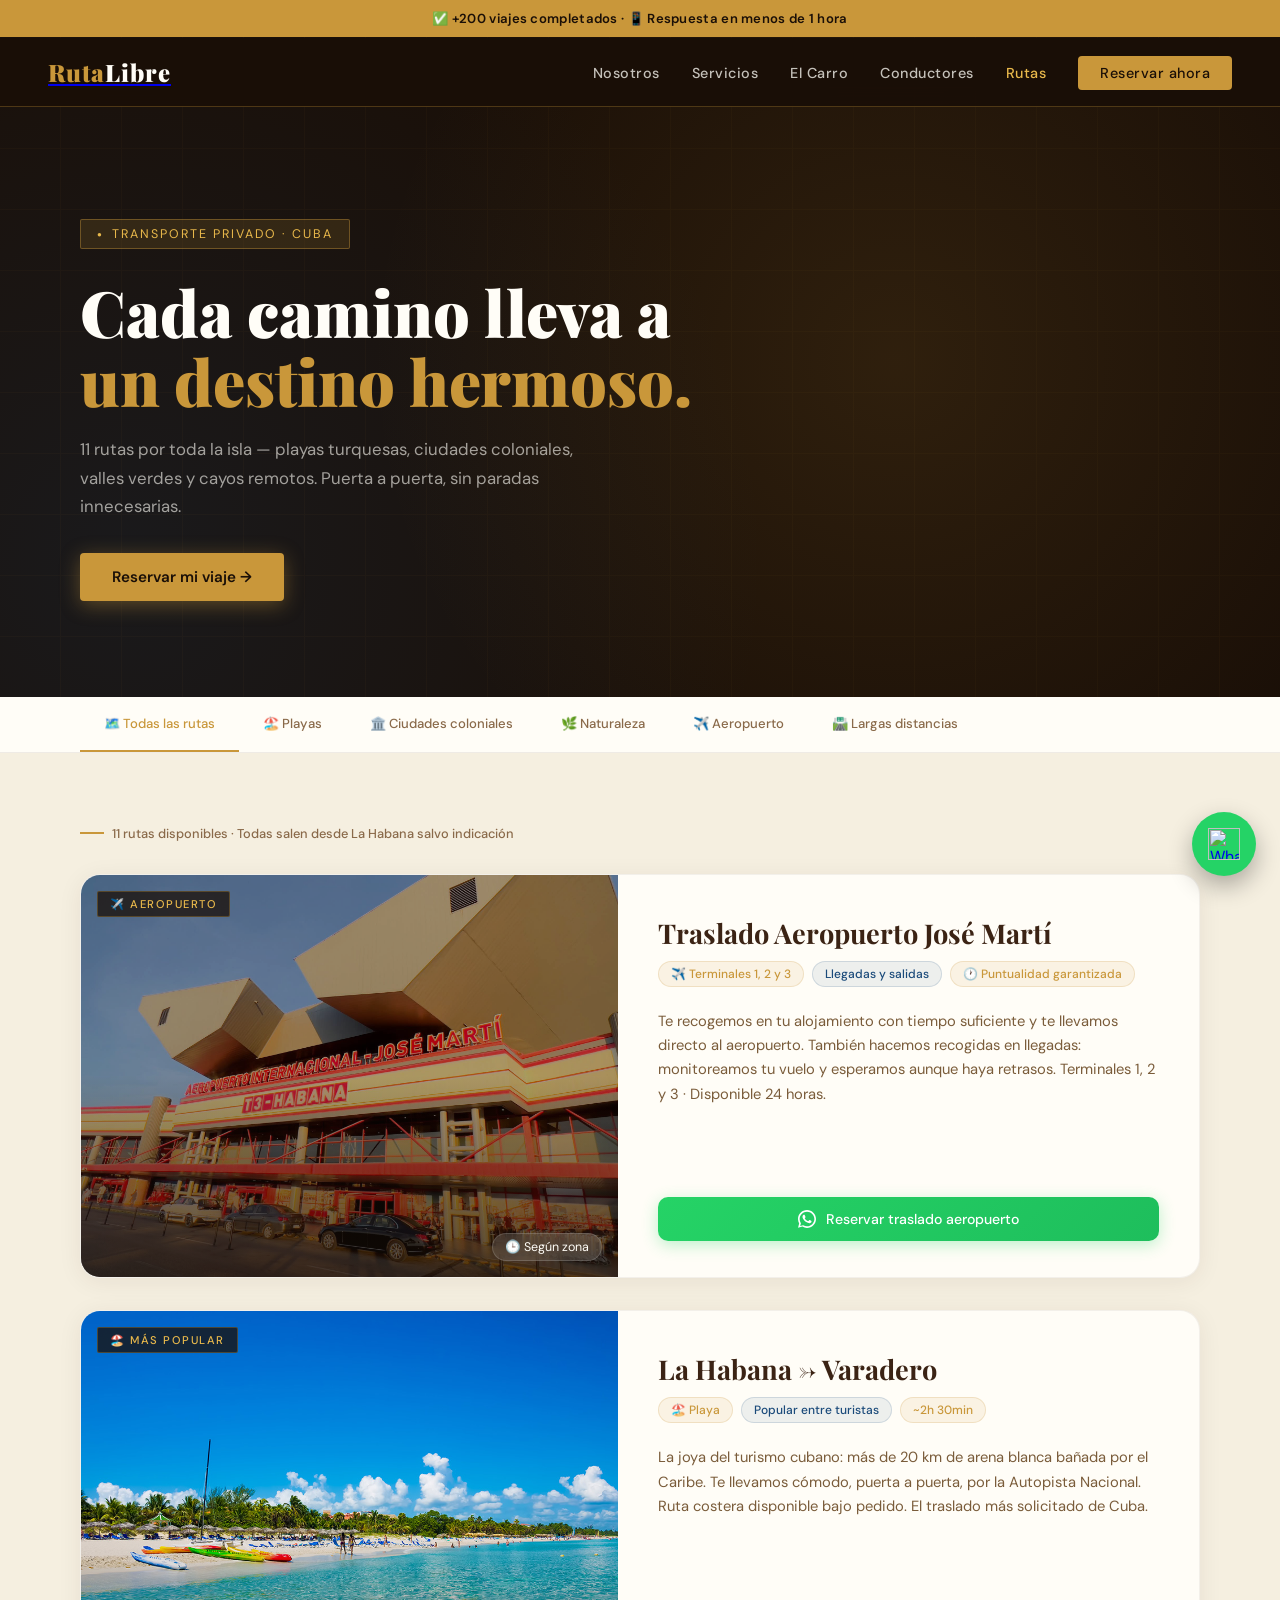
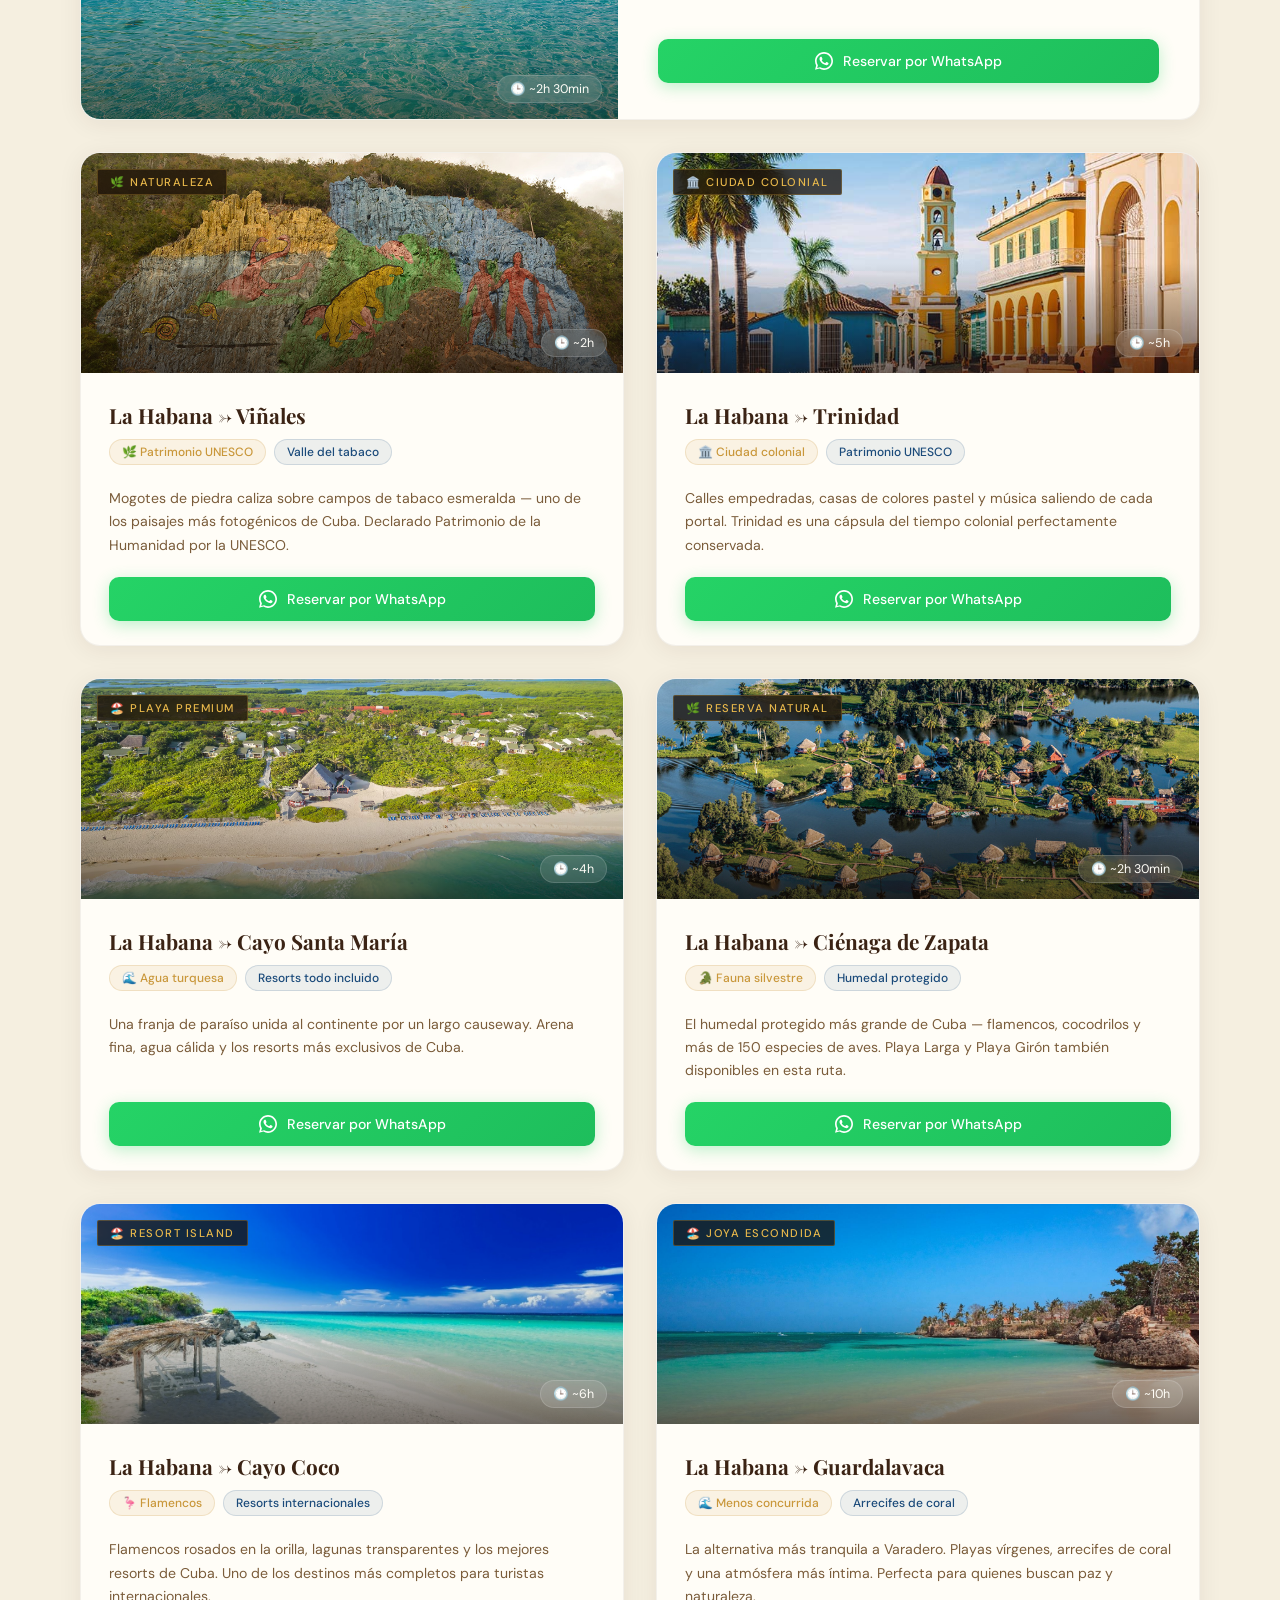
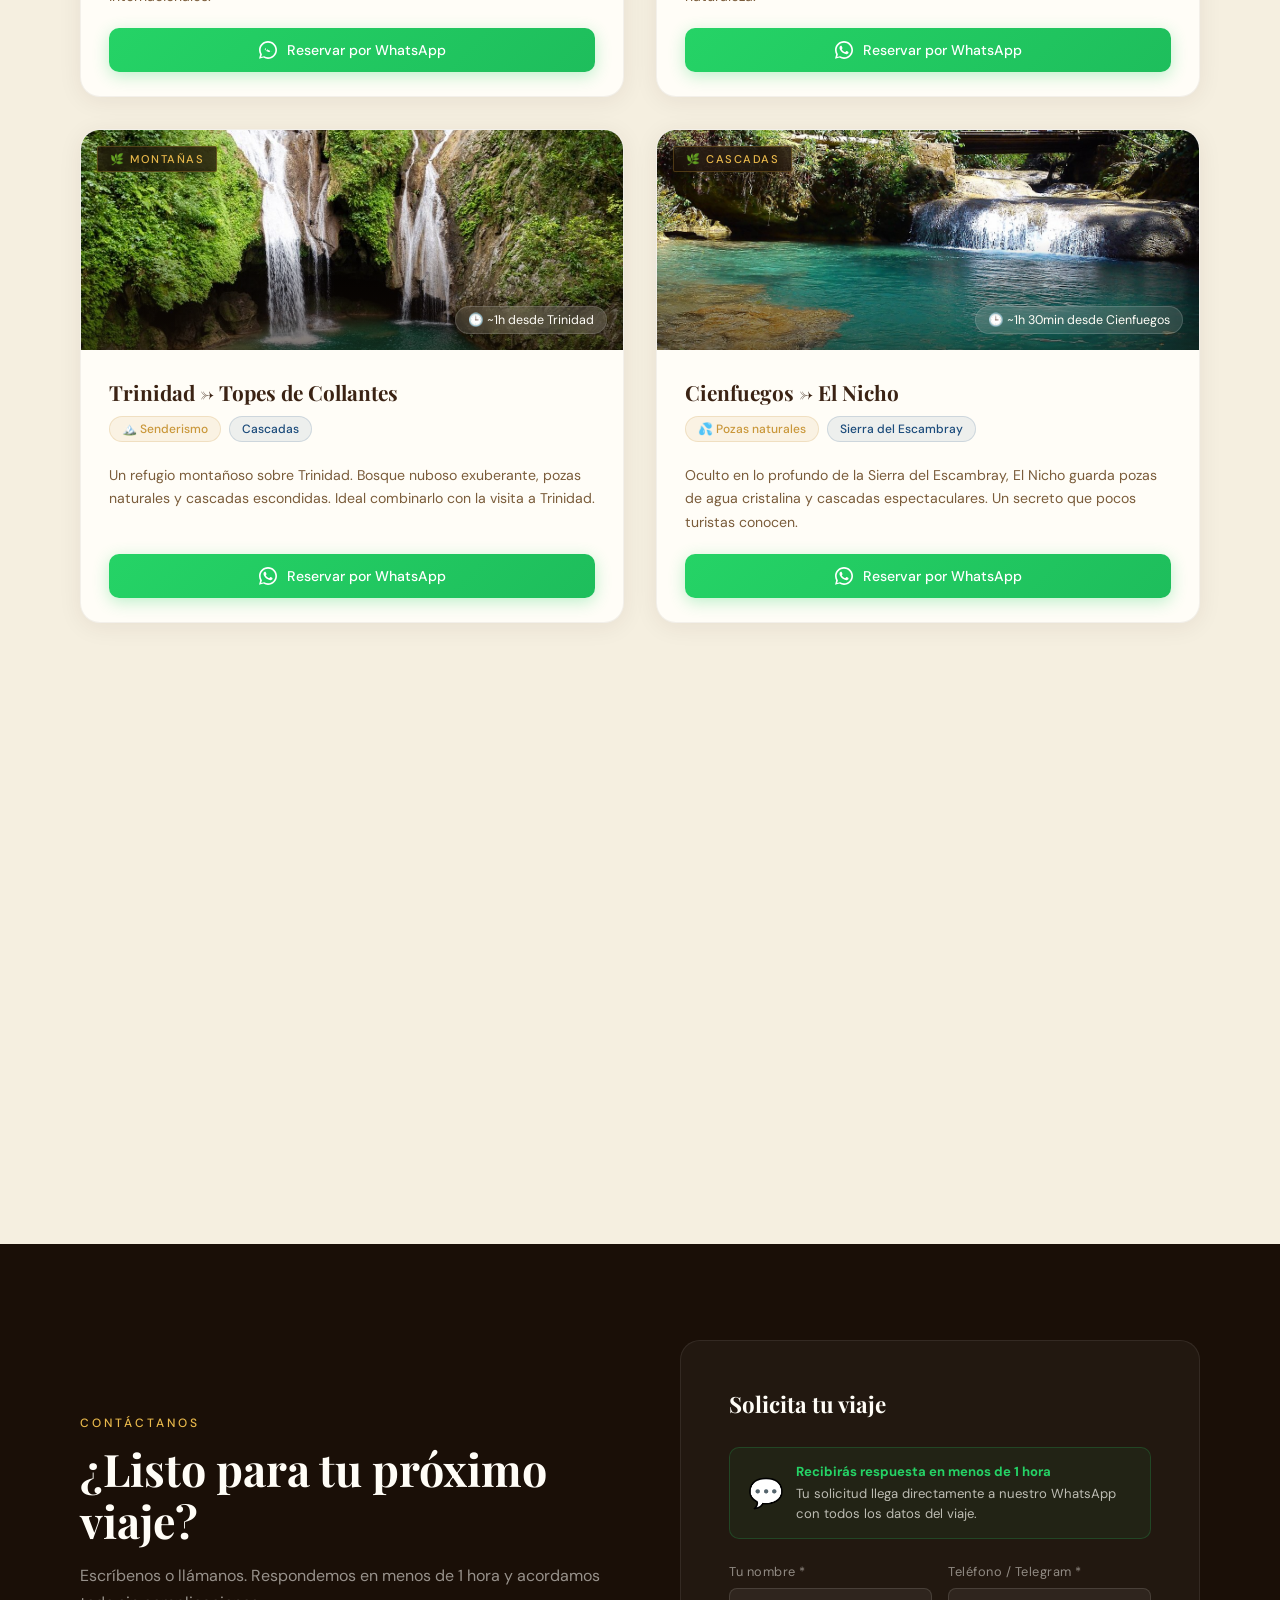
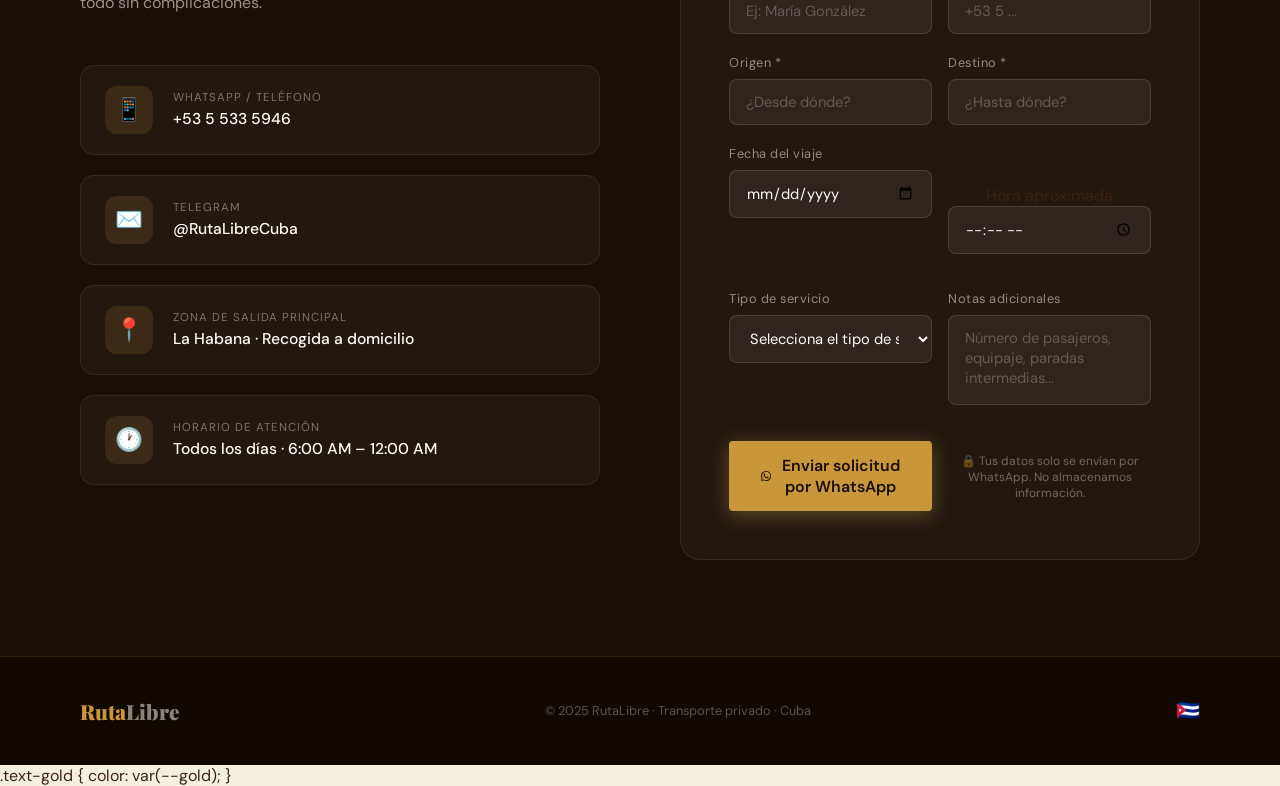
==== rutas.html @ ce0aca46 "Initial commit" ====
// Scroll fade-in
<html lang="es">
<head>
  <meta charset="UTF-8">
  <meta name="viewport" content="width=device-width, initial-scale=1.0">

  <!-- ═══════════════════════════════════════════════
       SEO PRIMARIO
  ════════════════════════════════════════════════ -->
  <title>Rutas de Transporte Privado en Cuba | RutaLibre — Varadero, Viñales, Trinidad y más</title>
  <meta name="description" content="11 rutas de transporte privado por Cuba: Varadero, Viñales, Trinidad, Santiago, Cayo Coco y más. Puerta a puerta desde La Habana. Reserva ahora por WhatsApp." />
  <meta name="keywords" content="rutas Cuba transporte privado, La Habana Varadero taxi, transporte Viñales, viaje Trinidad Cuba, taxi La Habana aeropuerto, transporte turístico Cuba, traslado Cayo Coco" />
  <meta name="robots" content="index, follow" />
  <link rel="canonical" href="https://www.rutalibre.cu/rutas.html" />

  <!-- OPEN GRAPH -->
  <meta property="og:type" content="website" />
  <meta property="og:title" content="11 Rutas de Transporte Privado en Cuba — RutaLibre" />
  <meta property="og:description" content="Varadero, Viñales, Trinidad, Cayo Coco, Santiago y más. Traslados puerta a puerta con conductores de confianza." />
  <meta property="og:url" content="https://www.rutalibre.cu/rutas.html" />
  <meta property="og:image" content="https://www.rutalibre.cu/assets/og-rutas.jpg" />
  <meta property="og:locale" content="es_CU" />

  <!-- SCHEMA.ORG — Lista de rutas (ItemList) -->
  <script type="application/ld+json">
  {
    "@context": "https://schema.org",
    "@type": "ItemList",
    "name": "Rutas de transporte privado en Cuba — RutaLibre",
    "description": "Lista de rutas de transporte privado disponibles en Cuba",
    "numberOfItems": 11,
    "itemListElement": [
      {"@type":"ListItem","position":1,"name":"La Habana a Varadero — Transporte privado","url":"https://www.rutalibre.cu/rutas.html#varadero"},
      {"@type":"ListItem","position":2,"name":"La Habana a Viñales — Transporte privado","url":"https://www.rutalibre.cu/rutas.html#vinales"},
      {"@type":"ListItem","position":3,"name":"La Habana a Trinidad — Transporte privado","url":"https://www.rutalibre.cu/rutas.html#trinidad"},
      {"@type":"ListItem","position":4,"name":"La Habana a Cayo Santa María — Transporte privado","url":"https://www.rutalibre.cu/rutas.html#cayo-santa-maria"},
      {"@type":"ListItem","position":5,"name":"La Habana a Santiago de Cuba — Transporte privado","url":"https://www.rutalibre.cu/rutas.html#santiago"}
    ]
  }
  </script>

  <link href="https://fonts.googleapis.com/css2?family=Playfair+Display:wght@700;900&family=DM+Sans:wght@300;400;500&display=swap" rel="stylesheet">
  <link rel="stylesheet" href="css/styles.css">
</head>
<body>

  <!-- BARRA DE CONFIANZA -->
  <div class="trust-bar">
    ✅ +200 viajes completados · 📱 Respuesta en menos de 1 hora
  </div>

  <!-- NAV -->
  <nav>
    <a href="index.html" class="nav-brand">
      <div class="nav-logo">Ruta<span>Libre</span></div>
    </a>
    <ul>
      <li><a href="index.html#nosotros">Nosotros</a></li>
      <li><a href="index.html#servicios">Servicios</a></li>
      <li><a href="index.html#carro">El Carro</a></li>
      <li><a href="index.html#conductores">Conductores</a></li>
      <li><a href="rutas.html" class="nav-link-active">Rutas</a></li>
      <li><a href="#contacto" class="nav-cta">Reservar ahora</a></li>
    </ul>
  </nav>

  <!-- HERO -->
  <section class="routes-hero">
    <div class="routes-hero-inner fade-in">
      <div class="hero-badge">Transporte Privado · Cuba</div>
      <h1>Cada camino lleva a<br><em>un destino hermoso.</em></h1>
      <p>
        11 rutas por toda la isla — playas turquesas, ciudades coloniales,
        valles verdes y cayos remotos. Puerta a puerta, sin paradas innecesarias.
      </p>
      <a href="#contacto" class="btn-primary btn-inline">Reservar mi viaje →</a>
    </div>
  </section>

  <!-- FILTROS -->
  <div class="filter-bar">
    <div class="filter-bar-inner">
      <button class="filter-btn active" data-filter="all">🗺️ Todas las rutas</button>
      <button class="filter-btn" data-filter="playa">🏖️ Playas</button>
      <button class="filter-btn" data-filter="colonial">🏛️ Ciudades coloniales</button>
      <button class="filter-btn" data-filter="naturaleza">🌿 Naturaleza</button>
      <button class="filter-btn" data-filter="aeropuerto">✈️ Aeropuerto</button>
      <button class="filter-btn" data-filter="larga">🛣️ Largas distancias</button>
    </div>
  </div>

  <!-- RUTAS -->
  <section class="routes-section">
    <div class="routes-count" id="routeCount">11 rutas disponibles · Todas salen desde La Habana salvo indicación</div>
    <div class="routes-grid" id="routesGrid">
     
      <!-- AIRPORT -->
      <article class="dest-card featured fade-in" data-category="aeropuerto">
        <div class="dest-img-wrap">
          <img src="assets/Areopuerto.jpg" alt="Traslado aeropuerto José Martí La Habana" loading="lazy" class="img-dark">
          <div class="dest-img-overlay"></div>
          <span class="dest-badge">✈️ Aeropuerto</span>
          <span class="dest-time-badge">🕒 Según zona</span>
        </div>
        <div class="dest-content">
          <h2>Traslado Aeropuerto José Martí</h2>
          <div class="dest-pills">
            <span class="dest-pill">✈️ Terminales 1, 2 y 3</span>
            <span class="dest-pill blue">Llegadas y salidas</span>
            <span class="dest-pill">🕐 Puntualidad garantizada</span>
          </div>
          <p>
            Te recogemos en tu alojamiento con tiempo suficiente y te llevamos directo al aeropuerto.
            También hacemos recogidas en llegadas: monitoreamos tu vuelo y esperamos aunque haya retrasos.
            Terminales 1, 2 y 3 · Disponible 24 horas.
          </p>
          <a href="https://wa.me/5355335946?text=Hola%20RutaLibre!%20Necesito%20un%20traslado%20al%20aeropuerto%20✈️%0A%0APor%20favor%20indíquenme%20disponibilidad%20y%20precio%20según%20mi%20zona."
             class="dest-btn" target="_blank" rel="noopener">
             <svg viewBox="0 0 24 24" fill="currentColor"><path d="M17.472 14.382c-.297-.149-1.758-.867-2.03-.967-.273-.099-.471-.148-.67.15-.197.297-.767.966-.94 1.164-.173.199-.347.223-.644.075-.297-.15-1.255-.463-2.39-1.475-.883-.788-1.48-1.761-1.653-2.059-.173-.297-.018-.458.13-.606.134-.133.298-.347.446-.52.149-.174.198-.298.298-.497.099-.198.05-.371-.025-.52-.075-.149-.669-1.612-.916-2.207-.242-.579-.487-.5-.669-.51-.173-.008-.371-.01-.57-.01-.198 0-.52.074-.792.372-.272.297-1.04 1.016-1.04 2.479 0 1.462 1.065 2.875 1.213 3.074.149.198 2.096 3.2 5.077 4.487.709.306 1.262.489 1.694.625.712.227 1.36.195 1.871.118.571-.085 1.758-.719 2.006-1.413.248-.694.248-1.289.173-1.413-.074-.124-.272-.198-.57-.347z"/><path d="M12 0C5.373 0 0 5.373 0 12c0 2.123.554 4.116 1.523 5.847L.057 23.5l5.799-1.52A11.93 11.93 0 0012 24c6.627 0 12-5.373 12-12S18.627 0 12 0zm0 21.818a9.797 9.797 0 01-4.997-1.373l-.359-.213-3.722.976.993-3.628-.234-.373A9.757 9.757 0 012.182 12C2.182 6.57 6.57 2.182 12 2.182S21.818 6.57 21.818 12 17.43 21.818 12 21.818z"/></svg>
             Reservar traslado aeropuerto
          </a>
        </div>
      </article>
      
      <!-- VARADERO (featured) -->
      <article class="dest-card featured fade-in" id="varadero" data-category="playa">
        <div class="dest-img-wrap">
          <img src="assets/Playa-de-Varadero-Cuba.jpg" alt="Playa de Varadero Cuba — transporte privado desde La Habana" loading="lazy">
          <div class="dest-img-overlay"></div>
          <span class="dest-badge">🏖️ Más popular</span>
          <span class="dest-time-badge">🕒 ~2h 30min</span>
        </div>
        <div class="dest-content">
          <h2>La Habana → Varadero</h2>
          <div class="dest-pills">
            <span class="dest-pill">🏖️ Playa</span>
            <span class="dest-pill blue">Popular entre turistas</span>
            <span class="dest-pill">~2h 30min</span>
          </div>
          <p>
            La joya del turismo cubano: más de 20 km de arena blanca bañada por el Caribe.
            Te llevamos cómodo, puerta a puerta, por la Autopista Nacional.
            Ruta costera disponible bajo pedido. El traslado más solicitado de Cuba.
          </p>
          <a href="https://wa.me/5355335946?text=Hola%20RutaLibre!%20Quiero%20reservar%20un%20viaje%20🚗%0A%0A*Ruta:*%20La%20Habana%20→%20Varadero%0A%0APor%20favor%20indíquenme%20disponibilidad%20y%20precio."
             class="dest-btn" target="_blank" rel="noopener">
             <svg viewBox="0 0 24 24" fill="currentColor"><path d="M17.472 14.382c-.297-.149-1.758-.867-2.03-.967-.273-.099-.471-.148-.67.15-.197.297-.767.966-.94 1.164-.173.199-.347.223-.644.075-.297-.15-1.255-.463-2.39-1.475-.883-.788-1.48-1.761-1.653-2.059-.173-.297-.018-.458.13-.606.134-.133.298-.347.446-.52.149-.174.198-.298.298-.497.099-.198.05-.371-.025-.52-.075-.149-.669-1.612-.916-2.207-.242-.579-.487-.5-.669-.51-.173-.008-.371-.01-.57-.01-.198 0-.52.074-.792.372-.272.297-1.04 1.016-1.04 2.479 0 1.462 1.065 2.875 1.213 3.074.149.198 2.096 3.2 5.077 4.487.709.306 1.262.489 1.694.625.712.227 1.36.195 1.871.118.571-.085 1.758-.719 2.006-1.413.248-.694.248-1.289.173-1.413-.074-.124-.272-.198-.57-.347z"/><path d="M12 0C5.373 0 0 5.373 0 12c0 2.123.554 4.116 1.523 5.847L.057 23.5l5.799-1.52A11.93 11.93 0 0012 24c6.627 0 12-5.373 12-12S18.627 0 12 0zm0 21.818a9.797 9.797 0 01-4.997-1.373l-.359-.213-3.722.976.993-3.628-.234-.373A9.757 9.757 0 012.182 12C2.182 6.57 6.57 2.182 12 2.182S21.818 6.57 21.818 12 17.43 21.818 12 21.818z"/></svg>
             Reservar por WhatsApp
          </a>
        </div>
      </article>

      <!-- VIÑALES -->
      <article class="dest-card fade-in" id="vinales" data-category="naturaleza">
        <div class="dest-img-wrap">
          <img src="assets/mural-vinales.jpg" alt="Valle de Viñales Cuba — transporte privado desde La Habana" loading="lazy">
          <div class="dest-img-overlay"></div>
          <span class="dest-badge">🌿 Naturaleza</span>
          <span class="dest-time-badge">🕒 ~2h</span>
        </div>
        <div class="dest-content">
          <h2>La Habana → Viñales</h2>
          <div class="dest-pills">
            <span class="dest-pill">🌿 Patrimonio UNESCO</span>
            <span class="dest-pill blue">Valle del tabaco</span>
          </div>
          <p>
            Mogotes de piedra caliza sobre campos de tabaco esmeralda — uno de los paisajes más
            fotogénicos de Cuba. Declarado Patrimonio de la Humanidad por la UNESCO.
          </p>
          <a href="https://wa.me/5355335946?text=Hola%20RutaLibre!%20Quiero%20reservar%20un%20viaje%20🚗%0A%0A*Ruta:*%20La%20Habana%20→%20Viñales%0A%0APor%20favor%20indíquenme%20disponibilidad%20y%20precio."
             class="dest-btn" target="_blank" rel="noopener">
             <svg viewBox="0 0 24 24" fill="currentColor"><path d="M17.472 14.382c-.297-.149-1.758-.867-2.03-.967-.273-.099-.471-.148-.67.15-.197.297-.767.966-.94 1.164-.173.199-.347.223-.644.075-.297-.15-1.255-.463-2.39-1.475-.883-.788-1.48-1.761-1.653-2.059-.173-.297-.018-.458.13-.606.134-.133.298-.347.446-.52.149-.174.198-.298.298-.497.099-.198.05-.371-.025-.52-.075-.149-.669-1.612-.916-2.207-.242-.579-.487-.5-.669-.51-.173-.008-.371-.01-.57-.01-.198 0-.52.074-.792.372-.272.297-1.04 1.016-1.04 2.479 0 1.462 1.065 2.875 1.213 3.074.149.198 2.096 3.2 5.077 4.487.709.306 1.262.489 1.694.625.712.227 1.36.195 1.871.118.571-.085 1.758-.719 2.006-1.413.248-.694.248-1.289.173-1.413-.074-.124-.272-.198-.57-.347z"/><path d="M12 0C5.373 0 0 5.373 0 12c0 2.123.554 4.116 1.523 5.847L.057 23.5l5.799-1.52A11.93 11.93 0 0012 24c6.627 0 12-5.373 12-12S18.627 0 12 0zm0 21.818a9.797 9.797 0 01-4.997-1.373l-.359-.213-3.722.976.993-3.628-.234-.373A9.757 9.757 0 012.182 12C2.182 6.57 6.57 2.182 12 2.182S21.818 6.57 21.818 12 17.43 21.818 12 21.818z"/></svg>
             Reservar por WhatsApp
          </a>
        </div>
      </article>

      <!-- TRINIDAD -->
      <article class="dest-card fade-in" id="trinidad" data-category="colonial">
        <div class="dest-img-wrap">
          <img src="assets/trinidad-cuba-old-centre.jpg" alt="Trinidad ciudad colonial Cuba — transporte desde La Habana" loading="lazy">
          <div class="dest-img-overlay"></div>
          <span class="dest-badge">🏛️ Ciudad colonial</span>
          <span class="dest-time-badge">🕒 ~5h</span>
        </div>
        <div class="dest-content">
          <h2>La Habana → Trinidad</h2>
          <div class="dest-pills">
            <span class="dest-pill">🏛️ Ciudad colonial</span>
            <span class="dest-pill blue">Patrimonio UNESCO</span>
          </div>
          <p>
            Calles empedradas, casas de colores pastel y música saliendo de cada portal.
            Trinidad es una cápsula del tiempo colonial perfectamente conservada.
          </p>
          <a href="https://wa.me/5355335946?text=Hola%20RutaLibre!%20Quiero%20reservar%20un%20viaje%20🚗%0A%0A*Ruta:*%20La%20Habana%20→%20Trinidad%0A%0APor%20favor%20indíquenme%20disponibilidad%20y%20precio."
             class="dest-btn" target="_blank" rel="noopener">
             <svg viewBox="0 0 24 24" fill="currentColor"><path d="M17.472 14.382c-.297-.149-1.758-.867-2.03-.967-.273-.099-.471-.148-.67.15-.197.297-.767.966-.94 1.164-.173.199-.347.223-.644.075-.297-.15-1.255-.463-2.39-1.475-.883-.788-1.48-1.761-1.653-2.059-.173-.297-.018-.458.13-.606.134-.133.298-.347.446-.52.149-.174.198-.298.298-.497.099-.198.05-.371-.025-.52-.075-.149-.669-1.612-.916-2.207-.242-.579-.487-.5-.669-.51-.173-.008-.371-.01-.57-.01-.198 0-.52.074-.792.372-.272.297-1.04 1.016-1.04 2.479 0 1.462 1.065 2.875 1.213 3.074.149.198 2.096 3.2 5.077 4.487.709.306 1.262.489 1.694.625.712.227 1.36.195 1.871.118.571-.085 1.758-.719 2.006-1.413.248-.694.248-1.289.173-1.413-.074-.124-.272-.198-.57-.347z"/><path d="M12 0C5.373 0 0 5.373 0 12c0 2.123.554 4.116 1.523 5.847L.057 23.5l5.799-1.52A11.93 11.93 0 0012 24c6.627 0 12-5.373 12-12S18.627 0 12 0zm0 21.818a9.797 9.797 0 01-4.997-1.373l-.359-.213-3.722.976.993-3.628-.234-.373A9.757 9.757 0 012.182 12C2.182 6.57 6.57 2.182 12 2.182S21.818 6.57 21.818 12 17.43 21.818 12 21.818z"/></svg>
             Reservar por WhatsApp
          </a>
        </div>
      </article>

      <!-- CAYO SANTA MARÍA -->
      <article class="dest-card fade-in" id="cayo-santa-maria" data-category="playa">
        <div class="dest-img-wrap">
          <img src="assets/cayo santa maria.avif" alt="Cayo Santa María Cuba — transporte privado" loading="lazy">
          <div class="dest-img-overlay"></div>
          <span class="dest-badge">🏖️ Playa premium</span>
          <span class="dest-time-badge">🕒 ~4h</span>
        </div>
        <div class="dest-content">
          <h2>La Habana → Cayo Santa María</h2>
          <div class="dest-pills">
            <span class="dest-pill">🌊 Agua turquesa</span>
            <span class="dest-pill blue">Resorts todo incluido</span>
          </div>
          <p>
            Una franja de paraíso unida al continente por un largo causeway.
            Arena fina, agua cálida y los resorts más exclusivos de Cuba.
          </p>
          <a href="https://wa.me/5355335946?text=Hola%20RutaLibre!%20Quiero%20reservar%20un%20viaje%20🚗%0A%0A*Ruta:*%20La%20Habana%20→%20Cayo%20Santa%20María%0A%0APor%20favor%20indíquenme%20disponibilidad%20y%20precio."
             class="dest-btn" target="_blank" rel="noopener">
             <svg viewBox="0 0 24 24" fill="currentColor"><path d="M17.472 14.382c-.297-.149-1.758-.867-2.03-.967-.273-.099-.471-.148-.67.15-.197.297-.767.966-.94 1.164-.173.199-.347.223-.644.075-.297-.15-1.255-.463-2.39-1.475-.883-.788-1.48-1.761-1.653-2.059-.173-.297-.018-.458.13-.606.134-.133.298-.347.446-.52.149-.174.198-.298.298-.497.099-.198.05-.371-.025-.52-.075-.149-.669-1.612-.916-2.207-.242-.579-.487-.5-.669-.51-.173-.008-.371-.01-.57-.01-.198 0-.52.074-.792.372-.272.297-1.04 1.016-1.04 2.479 0 1.462 1.065 2.875 1.213 3.074.149.198 2.096 3.2 5.077 4.487.709.306 1.262.489 1.694.625.712.227 1.36.195 1.871.118.571-.085 1.758-.719 2.006-1.413.248-.694.248-1.289.173-1.413-.074-.124-.272-.198-.57-.347z"/><path d="M12 0C5.373 0 0 5.373 0 12c0 2.123.554 4.116 1.523 5.847L.057 23.5l5.799-1.52A11.93 11.93 0 0012 24c6.627 0 12-5.373 12-12S18.627 0 12 0zm0 21.818a9.797 9.797 0 01-4.997-1.373l-.359-.213-3.722.976.993-3.628-.234-.373A9.757 9.757 0 012.182 12C2.182 6.57 6.57 2.182 12 2.182S21.818 6.57 21.818 12 17.43 21.818 12 21.818z"/></svg>
             Reservar por WhatsApp
          </a>
        </div>
      </article>

      <!-- ZAPATA -->
      <article class="dest-card fade-in" data-category="naturaleza">
        <div class="dest-img-wrap">
          <img src="assets/cienaga de zapata.jpg" alt="Ciénaga de Zapata Cuba naturaleza" loading="lazy">
          <div class="dest-img-overlay"></div>
          <span class="dest-badge">🌿 Reserva natural</span>
          <span class="dest-time-badge">🕒 ~2h 30min</span>
        </div>
        <div class="dest-content">
          <h2>La Habana → Ciénaga de Zapata</h2>
          <div class="dest-pills">
            <span class="dest-pill">🐊 Fauna silvestre</span>
            <span class="dest-pill blue">Humedal protegido</span>
          </div>
          <p>
            El humedal protegido más grande de Cuba — flamencos, cocodrilos y más de 150 especies de aves.
            Playa Larga y Playa Girón también disponibles en esta ruta.
          </p>
          <a href="https://wa.me/5355335946?text=Hola%20RutaLibre!%20Quiero%20reservar%20un%20viaje%20🚗%0A%0A*Ruta:*%20La%20Habana%20→%20Ciénaga%20de%20Zapata%0A%0APor%20favor%20indíquenme%20disponibilidad%20y%20precio."
             class="dest-btn" target="_blank" rel="noopener">
             <svg viewBox="0 0 24 24" fill="currentColor"><path d="M17.472 14.382c-.297-.149-1.758-.867-2.03-.967-.273-.099-.471-.148-.67.15-.197.297-.767.966-.94 1.164-.173.199-.347.223-.644.075-.297-.15-1.255-.463-2.39-1.475-.883-.788-1.48-1.761-1.653-2.059-.173-.297-.018-.458.13-.606.134-.133.298-.347.446-.52.149-.174.198-.298.298-.497.099-.198.05-.371-.025-.52-.075-.149-.669-1.612-.916-2.207-.242-.579-.487-.5-.669-.51-.173-.008-.371-.01-.57-.01-.198 0-.52.074-.792.372-.272.297-1.04 1.016-1.04 2.479 0 1.462 1.065 2.875 1.213 3.074.149.198 2.096 3.2 5.077 4.487.709.306 1.262.489 1.694.625.712.227 1.36.195 1.871.118.571-.085 1.758-.719 2.006-1.413.248-.694.248-1.289.173-1.413-.074-.124-.272-.198-.57-.347z"/><path d="M12 0C5.373 0 0 5.373 0 12c0 2.123.554 4.116 1.523 5.847L.057 23.5l5.799-1.52A11.93 11.93 0 0012 24c6.627 0 12-5.373 12-12S18.627 0 12 0zm0 21.818a9.797 9.797 0 01-4.997-1.373l-.359-.213-3.722.976.993-3.628-.234-.373A9.757 9.757 0 012.182 12C2.182 6.57 6.57 2.182 12 2.182S21.818 6.57 21.818 12 17.43 21.818 12 21.818z"/></svg>
             Reservar por WhatsApp
          </a>
        </div>
      </article>

      <!-- CAYO COCO -->
      <article class="dest-card fade-in" data-category="playa">
        <div class="dest-img-wrap">
          <img src="assets/cayo coco.jpg" alt="Cayo Coco Cuba playa resort" loading="lazy">
          <div class="dest-img-overlay"></div>
          <span class="dest-badge">🏖️ Resort island</span>
          <span class="dest-time-badge">🕒 ~6h</span>
        </div>
        <div class="dest-content">
          <h2>La Habana → Cayo Coco</h2>
          <div class="dest-pills">
            <span class="dest-pill">🦩 Flamencos</span>
            <span class="dest-pill blue">Resorts internacionales</span>
          </div>
          <p>
            Flamencos rosados en la orilla, lagunas transparentes y los mejores resorts de Cuba.
            Uno de los destinos más completos para turistas internacionales.
          </p>
          <a href="https://wa.me/5355335946?text=Hola%20RutaLibre!%20Quiero%20reservar%20un%20viaje%20🚗%0A%0A*Ruta:*%20La%20Habana%20→%20Cayo%20Coco%0A%0APor%20favor%20indíquenme%20disponibilidad%20y%20precio."
             class="dest-btn" target="_blank" rel="noopener">
             <svg viewBox="0 0 24 24" fill="currentColor"><path d="M17.472 14.382c-.297-.149-1.758-.867-2.03-.967-.273-.099-.471-.148-.67.15-.197.297-.767.966-.94 1.164-.173.199-.347.223-.644.075-.297-.15-1.255-.463-2.39-1.475-.883-.788-1.48-1.761-1.653-2.059-.173-.297-.018-.458.13-.606.134-.133.298-.497.099-.198.05-.371-.025-.52-.075-.149-.669-1.612-.916-2.207-.242-.579-.487-.5-.669-.51-.173-.008-.371-.01-.57-.01-.198 0-.52.074-.792.372-.272.297-1.04 1.016-1.04 2.479 0 1.462 1.065 2.875 1.213 3.074.149.198 2.096 3.2 5.077 4.487.709.306 1.262.489 1.694.625.712.227 1.36.195 1.871.118.571-.085 1.758-.719 2.006-1.413.248-.694.248-1.289.173-1.413-.074-.124-.272-.198-.57-.347z"/><path d="M12 0C5.373 0 0 5.373 0 12c0 2.123.554 4.116 1.523 5.847L.057 23.5l5.799-1.52A11.93 11.93 0 0012 24c6.627 0 12-5.373 12-12S18.627 0 12 0zm0 21.818a9.797 9.797 0 01-4.997-1.373l-.359-.213-3.722.976.993-3.628-.234-.373A9.757 9.757 0 012.182 12C2.182 6.57 6.57 2.182 12 2.182S21.818 6.57 21.818 12 17.43 21.818 12 21.818z"/></svg>
             Reservar por WhatsApp
          </a>
        </div>
      </article>

      <!-- GUARDALAVACA -->
      <article class="dest-card fade-in" data-category="playa">
        <div class="dest-img-wrap">
          <img src="assets/guardalavaca.jpg" alt="Guardalavaca playa Cuba menos concurrida" loading="lazy">
          <div class="dest-img-overlay"></div>
          <span class="dest-badge">🏖️ Joya escondida</span>
          <span class="dest-time-badge">🕒 ~10h</span>
        </div>
        <div class="dest-content">
          <h2>La Habana → Guardalavaca</h2>
          <div class="dest-pills">
            <span class="dest-pill">🌊 Menos concurrida</span>
            <span class="dest-pill blue">Arrecifes de coral</span>
          </div>
          <p>
            La alternativa más tranquila a Varadero. Playas vírgenes, arrecifes de coral y una
            atmósfera más íntima. Perfecta para quienes buscan paz y naturaleza.
          </p>
          <a href="https://wa.me/5355335946?text=Hola%20RutaLibre!%20Quiero%20reservar%20un%20viaje%20🚗%0A%0A*Ruta:*%20La%20Habana%20→%20Guardalavaca%0A%0APor%20favor%20indíquenme%20disponibilidad%20y%20precio."
             class="dest-btn" target="_blank" rel="noopener">
             <svg viewBox="0 0 24 24" fill="currentColor"><path d="M17.472 14.382c-.297-.149-1.758-.867-2.03-.967-.273-.099-.471-.148-.67.15-.197.297-.767.966-.94 1.164-.173.199-.347.223-.644.075-.297-.15-1.255-.463-2.39-1.475-.883-.788-1.48-1.761-1.653-2.059-.173-.297-.018-.458.13-.606.134-.133.298-.347.446-.52.149-.174.198-.298.298-.497.099-.198.05-.371-.025-.52-.075-.149-.669-1.612-.916-2.207-.242-.579-.487-.5-.669-.51-.173-.008-.371-.01-.57-.01-.198 0-.52.074-.792.372-.272.297-1.04 1.016-1.04 2.479 0 1.462 1.065 2.875 1.213 3.074.149.198 2.096 3.2 5.077 4.487.709.306 1.262.489 1.694.625.712.227 1.36.195 1.871.118.571-.085 1.758-.719 2.006-1.413.248-.694.248-1.289.173-1.413-.074-.124-.272-.198-.57-.347z"/><path d="M12 0C5.373 0 0 5.373 0 12c0 2.123.554 4.116 1.523 5.847L.057 23.5l5.799-1.52A11.93 11.93 0 0012 24c6.627 0 12-5.373 12-12S18.627 0 12 0zm0 21.818a9.797 9.797 0 01-4.997-1.373l-.359-.213-3.722.976.993-3.628-.234-.373A9.757 9.757 0 012.182 12C2.182 6.57 6.57 2.182 12 2.182S21.818 6.57 21.818 12 17.43 21.818 12 21.818z"/></svg>
             Reservar por WhatsApp
          </a>
        </div>
      </article>

      <!-- TOPES DE COLLANTES -->
      <article class="dest-card fade-in" data-category="naturaleza">
        <div class="dest-img-wrap">
          <img src="assets/topes de collantes.jpg" alt="Topes de Collantes cascadas Cuba" loading="lazy">
          <div class="dest-img-overlay"></div>
          <span class="dest-badge">🌿 Montañas</span>
          <span class="dest-time-badge">🕒 ~1h desde Trinidad</span>
        </div>
        <div class="dest-content">
          <h2>Trinidad → Topes de Collantes</h2>
          <div class="dest-pills">
            <span class="dest-pill">🏔️ Senderismo</span>
            <span class="dest-pill blue">Cascadas</span>
          </div>
          <p>
            Un refugio montañoso sobre Trinidad. Bosque nuboso exuberante, pozas naturales
            y cascadas escondidas. Ideal combinarlo con la visita a Trinidad.
          </p>
          <a href="https://wa.me/5355335946?text=Hola%20RutaLibre!%20Quiero%20reservar%20un%20viaje%20🚗%0A%0A*Ruta:*%20Trinidad%20→%20Topes%20de%20Collantes%0A%0APor%20favor%20indíquenme%20disponibilidad%20y%20precio."
             class="dest-btn" target="_blank" rel="noopener">
             <svg viewBox="0 0 24 24" fill="currentColor"><path d="M17.472 14.382c-.297-.149-1.758-.867-2.03-.967-.273-.099-.471-.148-.67.15-.197.297-.767.966-.94 1.164-.173.199-.347.223-.644.075-.297-.15-1.255-.463-2.39-1.475-.883-.788-1.48-1.761-1.653-2.059-.173-.297-.018-.458.13-.606.134-.133.298-.347.446-.52.149-.174.198-.298.298-.497.099-.198.05-.371-.025-.52-.075-.149-.669-1.612-.916-2.207-.242-.579-.487-.5-.669-.51-.173-.008-.371-.01-.57-.01-.198 0-.52.074-.792.372-.272.297-1.04 1.016-1.04 2.479 0 1.462 1.065 2.875 1.213 3.074.149.198 2.096 3.2 5.077 4.487.709.306 1.262.489 1.694.625.712.227 1.36.195 1.871.118.571-.085 1.758-.719 2.006-1.413.248-.694.248-1.289.173-1.413-.074-.124-.272-.198-.57-.347z"/><path d="M12 0C5.373 0 0 5.373 0 12c0 2.123.554 4.116 1.523 5.847L.057 23.5l5.799-1.52A11.93 11.93 0 0012 24c6.627 0 12-5.373 12-12S18.627 0 12 0zm0 21.818a9.797 9.797 0 01-4.997-1.373l-.359-.213-3.722.976.993-3.628-.234-.373A9.757 9.757 0 012.182 12C2.182 6.57 6.57 2.182 12 2.182S21.818 6.57 21.818 12 17.43 21.818 12 21.818z"/></svg>
             Reservar por WhatsApp
          </a>
        </div>
      </article>

      <!-- EL NICHO -->
      <article class="dest-card fade-in" data-category="naturaleza">
        <div class="dest-img-wrap">
          <img src="assets/el nicho.jpg" alt="El Nicho cascadas Cuba Sierra del Escambray" loading="lazy">
          <div class="dest-img-overlay"></div>
          <span class="dest-badge">🌿 Cascadas</span>
          <span class="dest-time-badge">🕒 ~1h 30min desde Cienfuegos</span>
        </div>
        <div class="dest-content">
          <h2>Cienfuegos → El Nicho</h2>
          <div class="dest-pills">
            <span class="dest-pill">💦 Pozas naturales</span>
            <span class="dest-pill blue">Sierra del Escambray</span>
          </div>
          <p>
            Oculto en lo profundo de la Sierra del Escambray, El Nicho guarda pozas de agua
            cristalina y cascadas espectaculares. Un secreto que pocos turistas conocen.
          </p>
          <a href="https://wa.me/5355335946?text=Hola%20RutaLibre!%20Quiero%20visitar%20El%20Nicho%20🚗%0A%0A*Ruta:*%20Cienfuegos%20→%20El%20Nicho%0A%0APor%20favor%20indíquenme%20disponibilidad%20y%20precio."
             class="dest-btn" target="_blank" rel="noopener">
             <svg viewBox="0 0 24 24" fill="currentColor"><path d="M17.472 14.382c-.297-.149-1.758-.867-2.03-.967-.273-.099-.471-.148-.67.15-.197.297-.767.966-.94 1.164-.173.199-.347.223-.644.075-.297-.15-1.255-.463-2.39-1.475-.883-.788-1.48-1.761-1.653-2.059-.173-.297-.018-.458.13-.606.134-.133.298-.347.446-.52.149-.174.198-.298.298-.497.099-.198.05-.371-.025-.52-.075-.149-.669-1.612-.916-2.207-.242-.579-.487-.5-.669-.51-.173-.008-.371-.01-.57-.01-.198 0-.52.074-.792.372-.272.297-1.04 1.016-1.04 2.479 0 1.462 1.065 2.875 1.213 3.074.149.198 2.096 3.2 5.077 4.487.709.306 1.262.489 1.694.625.712.227 1.36.195 1.871.118.571-.085 1.758-.719 2.006-1.413.248-.694.248-1.289.173-1.413-.074-.124-.272-.198-.57-.347z"/><path d="M12 0C5.373 0 0 5.373 0 12c0 2.123.554 4.116 1.523 5.847L.057 23.5l5.799-1.52A11.93 11.93 0 0012 24c6.627 0 12-5.373 12-12S18.627 0 12 0zm0 21.818a9.797 9.797 0 01-4.997-1.373l-.359-.213-3.722.976.993-3.628-.234-.373A9.757 9.757 0 012.182 12C2.182 6.57 6.57 2.182 12 2.182S21.818 6.57 21.818 12 17.43 21.818 12 21.818z"/></svg>
             Reservar por WhatsApp
          </a>
        </div>
      </article>

      <!-- SANTIAGO -->
      <article class="dest-card fade-in" id="santiago" data-category="larga colonial">
        <div class="dest-img-wrap">
          <img src="assets/santiago.jpg" alt="Santiago de Cuba transporte privado desde La Habana" loading="lazy">
          <div class="dest-img-overlay"></div>
          <span class="dest-badge">🎶 Larga distancia</span>
          <span class="dest-time-badge">🕒 ~12–14h</span>
        </div>
        <div class="dest-content">
          <h2>La Habana → Santiago de Cuba</h2>
          <div class="dest-pills">
            <span class="dest-pill">🎶 Son y cultura</span>
            <span class="dest-pill blue">Segunda ciudad de Cuba</span>
          </div>
          <p>
            La cuna del son cubano, la salsa y la revolución. Santiago vibra con una energía única
            que no encontrarás en ningún otro lugar. Paradas intermedias disponibles bajo solicitud.
          </p>
          <a href="https://wa.me/5355335946?text=Hola%20RutaLibre!%20Quiero%20reservar%20un%20viaje%20🚗%0A%0A*Ruta:*%20La%20Habana%20→%20Santiago%20de%20Cuba%0A%0APor%20favor%20indíquenme%20disponibilidad%20y%20precio."
             class="dest-btn" target="_blank" rel="noopener">
             <svg viewBox="0 0 24 24" fill="currentColor"><path d="M17.472 14.382c-.297-.149-1.758-.867-2.03-.967-.273-.099-.471-.148-.67.15-.197.297-.767.966-.94 1.164-.173.199-.347.223-.644.075-.297-.15-1.255-.463-2.39-1.475-.883-.788-1.48-1.761-1.653-2.059-.173-.297-.018-.458.13-.606.134-.133.298-.347.446-.52.149-.174.198-.298.298-.497.099-.198.05-.371-.025-.52-.075-.149-.669-1.612-.916-2.207-.242-.579-.487-.5-.669-.51-.173-.008-.371-.01-.57-.01-.198 0-.52.074-.792.372-.272.297-1.04 1.016-1.04 2.479 0 1.462 1.065 2.875 1.213 3.074.149.198 2.096 3.2 5.077 4.487.709.306 1.262.489 1.694.625.712.227 1.36.195 1.871.118.571-.085 1.758-.719 2.006-1.413.248-.694.248-1.289.173-1.413-.074-.124-.272-.198-.57-.347z"/><path d="M12 0C5.373 0 0 5.373 0 12c0 2.123.554 4.116 1.523 5.847L.057 23.5l5.799-1.52A11.93 11.93 0 0012 24c6.627 0 12-5.373 12-12S18.627 0 12 0zm0 21.818a9.797 9.797 0 01-4.997-1.373l-.359-.213-3.722.976.993-3.628-.234-.373A9.757 9.757 0 012.182 12C2.182 6.57 6.57 2.182 12 2.182S21.818 6.57 21.818 12 17.43 21.818 12 21.818z"/></svg>
             Reservar por WhatsApp
          </a>
        </div>
      </article>

      <!-- CIENFUEGOS -->
      <article class="dest-card fade-in" data-category="colonial">
        <div class="dest-img-wrap">
          <img src="assets/cienfuego.jpg" alt="Cienfuegos La Perla del Sur Cuba" loading="lazy">
          <div class="dest-img-overlay"></div>
          <span class="dest-badge">🏛️ Ciudad colonial</span>
          <span class="dest-time-badge">🕒 ~4h</span>
        </div>
        <div class="dest-content">
          <h2>La Habana → Cienfuegos</h2>
          <div class="dest-pills">
            <span class="dest-pill">🌊 La Perla del Sur</span>
            <span class="dest-pill blue">Influencia francesa</span>
          </div>
          <p>
            La ciudad cubana con más influencia francesa, elegantemente situada sobre una gran bahía.
            Se puede combinar con Trinidad para el circuito perfecto del centro de Cuba.
          </p>
          <a href="https://wa.me/5355335946?text=Hola%20RutaLibre!%20Quiero%20reservar%20un%20viaje%20🚗%0A%0A*Ruta:*%20La%20Habana%20→%20Cienfuegos%0A%0APor%20favor%20indíquenme%20disponibilidad%20y%20precio."
             class="dest-btn" target="_blank" rel="noopener">
             <svg viewBox="0 0 24 24" fill="currentColor"><path d="M17.472 14.382c-.297-.149-1.758-.867-2.03-.967-.273-.099-.471-.148-.67.15-.197.297-.767.966-.94 1.164-.173.199-.347.223-.644.075-.297-.15-1.255-.463-2.39-1.475-.883-.788-1.48-1.761-1.653-2.059-.173-.297-.018-.458.13-.606.134-.133.298-.347.446-.52.149-.174.198-.298.298-.497.099-.198.05-.371-.025-.52-.075-.149-.669-1.612-.916-2.207-.242-.579-.487-.5-.669-.51-.173-.008-.371-.01-.57-.01-.198 0-.52.074-.792.372-.272.297-1.04 1.016-1.04 2.479 0 1.462 1.065 2.875 1.213 3.074.149.198 2.096 3.2 5.077 4.487.709.306 1.262.489 1.694.625.712.227 1.36.195 1.871.118.571-.085 1.758-.719 2.006-1.413.248-.694.248-1.289.173-1.413-.074-.124-.272-.198-.57-.347z"/><path d="M12 0C5.373 0 0 5.373 0 12c0 2.123.554 4.116 1.523 5.847L.057 23.5l5.799-1.52A11.93 11.93 0 0012 24c6.627 0 12-5.373 12-12S18.627 0 12 0zm0 21.818a9.797 9.797 0 01-4.997-1.373l-.359-.213-3.722.976.993-3.628-.234-.373A9.757 9.757 0 012.182 12C2.182 6.57 6.57 2.182 12 2.182S21.818 6.57 21.818 12 17.43 21.818 12 21.818z"/></svg>
             Reservar por WhatsApp
          </a>
        </div>
      </article>

      

    </div><!-- /routes-grid -->
  </section>

  <!-- CONTACTO -->
  <section id="contacto">
    <div class="fade-in">
      <div class="section-tag section-tag--gold">Contáctanos</div>
      <h2 class="section-title">¿Listo para tu próximo viaje?</h2>
      <p class="section-sub">Escríbenos o llámanos. Respondemos en menos de 1 hora y acordamos todo sin complicaciones.</p>
      <div class="contact-methods">
        <div class="contact-item">
          <div class="contact-icon">📱</div>
          <div class="contact-text">
            <div class="contact-label">WhatsApp / Teléfono</div>
            <div class="contact-value">+53 5 533 5946</div>
          </div>
        </div>
        <div class="contact-item">
          <div class="contact-icon">✉️</div>
          <div class="contact-text">
            <div class="contact-label">Telegram</div>
            <div class="contact-value">@RutaLibreCuba</div>
          </div>
        </div>
        <div class="contact-item">
          <div class="contact-icon">📍</div>
          <div class="contact-text">
            <div class="contact-label">Zona de salida principal</div>
            <div class="contact-value">La Habana · Recogida a domicilio</div>
          </div>
        </div>
        <div class="contact-item">
          <div class="contact-icon">🕐</div>
          <div class="contact-text">
            <div class="contact-label">Horario de atención</div>
            <div class="contact-value">Todos los días · 6:00 AM – 12:00 AM</div>
          </div>
        </div>
      </div>
    </div>

    <!-- FORMULARIO CON ENVÍO A WHATSAPP -->
    <div class="contact-form fade-in">
      <h3>Solicita tu viaje</h3>

      <div class="form-trust">
        <div class="form-trust-icon">💬</div>
        <div class="form-trust-text">
          <strong>Recibirás respuesta en menos de 1 hora</strong>
          Tu solicitud llega directamente a nuestro WhatsApp con todos los datos del viaje.
        </div>
      </div>

      <div class="form-row">
        <div class="form-group">
          <label for="nombre">Tu nombre *</label>
          <input type="text" id="nombre" placeholder="Ej: María González" />
        </div>
        <div class="form-group">
          <label for="telefono">Teléfono / Telegram *</label>
          <input type="text" id="telefono" placeholder="+53 5 ..." />
        </div>
      </div>
      <div class="form-row">
        <div class="form-group">
          <label for="origen">Origen *</label>
          <input type="text" id="origen" placeholder="¿Desde dónde?" />
        </div>
        <div class="form-group">
          <label for="destino">Destino *</label>
          <input type="text" id="destino" placeholder="¿Hasta dónde?" />
        </div>
      </div>
      <div class="form-row">
        <div class="form-group">
          <label for="fecha">Fecha del viaje</label>
          <input type="date" id="fecha" />
        </div>
        <div class="form-group">
    <div class="center-row">Hora aproximada</label>
          <input type="time" id="hora" />
        </div>
      </div>
      <div class="form-group">
        <label for="servicio">Tipo de servicio</label>
        <select id="servicio">
          <option value="">Selecciona el tipo de servicio</option>
          <option value="Traslado aeropuerto">Traslado aeropuerto</option>
          <option value="Viaje interprovincial">Viaje interprovincial</option>
          <option value="Servicio por día">Servicio por día</option>
          <option value="Servicio nocturno">Servicio nocturno</option>
          <option value="Turismo / Excursión">Turismo / Excursión</option>
          <option value="Otro">Otro</option>
        </select>
      </div>
      <div class="form-group">
        <label for="notas">Notas adicionales</label>
        <textarea id="notas" placeholder="Número de pasajeros, equipaje, paradas intermedias..."></textarea>
      </div>

      <button class="btn-primary btn-submit" onclick="enviarWhatsApp()">
        <svg width="20" height="20" viewBox="0 0 24 24" fill="currentColor"><path d="M17.472 14.382c-.297-.149-1.758-.867-2.03-.967-.273-.099-.471-.148-.67.15-.197.297-.767.966-.94 1.164-.173.199-.347.223-.644.075-.297-.15-1.255-.463-2.39-1.475-.883-.788-1.48-1.761-1.653-2.059-.173-.297-.018-.458.13-.606.134-.133.298-.347.446-.52.149-.174.198-.298.298-.497.099-.198.05-.371-.025-.52-.075-.149-.669-1.612-.916-2.207-.242-.579-.487-.5-.669-.51-.173-.008-.371-.01-.57-.01-.198 0-.52.074-.792.372-.272.297-1.04 1.016-1.04 2.479 0 1.462 1.065 2.875 1.213 3.074.149.198 2.096 3.2 5.077 4.487.709.306 1.262.489 1.694.625.712.227 1.36.195 1.871.118.571-.085 1.758-.719 2.006-1.413.248-.694.248-1.289.173-1.413-.074-.124-.272-.198-.57-.347z"/><path d="M12 0C5.373 0 0 5.373 0 12c0 2.123.554 4.116 1.523 5.847L.057 23.5l5.799-1.52A11.93 11.93 0 0012 24c6.627 0 12-5.373 12-12S18.627 0 12 0zm0 21.818a9.797 9.797 0 01-4.997-1.373l-.359-.213-3.722.976.993-3.628-.234-.373A9.757 9.757 0 012.182 12C2.182 6.57 6.57 2.182 12 2.182S21.818 6.57 21.818 12 17.43 21.818 12 21.818z"/></svg>
        Enviar solicitud por WhatsApp
      </button>
      <p class="btn-note">🔒 Tus datos solo se envían por WhatsApp. No almacenamos información.</p>
    </div>
  </section>

  <!-- FOOTER -->
  <footer>
    <div class="footer-logo">Ruta<span>Libre</span></div>
    <div class="footer-text">© 2025 RutaLibre · Transporte privado · Cuba</div>
    <div class="footer-flag">🇨🇺</div>
  </footer>

  <!-- WHATSAPP FLOTANTE -->
  <a href="https://wa.me/5355335946?text=Hola%20RutaLibre!%20Quiero%20informaci%C3%B3n%20sobre%20un%20viaje%20en%20Cuba%20🚗"
     class="whatsapp-float" target="_blank" rel="noopener" aria-label="Contactar por WhatsApp">
     <img src="https://cdn-icons-png.flaticon.com/512/733/733585.png" alt="WhatsApp RutaLibre Cuba" width="32" height="32">
  </a>

  <script src="js/script.js"></script>
</body>
</html>.text-gold { color: var(--gold); }
---- css/styles.css ----
:root {
      --cream: #F5EFE0;
      --gold: #C9973A;
      --gold-light: #E8B84B;
      --brown: #3B2314;
      --dark: #1A0F07;
      --red: #C0392B;
      --blue: #1A4A7A;
      --white: #FFFDF7;
      --shadow: 0 8px 40px rgba(58,35,20,0.18);
    }

    * { margin: 0; padding: 0; box-sizing: border-box; }

    html { scroll-behavior: smooth; }

    body {
      font-family: 'DM Sans', sans-serif;
      background: var(--cream);
      color: var(--brown);
      overflow-x: hidden;
    }

    /* ─── NAV ─── */
    nav {
      position: fixed; top: 0; left: 0; width: 100%; z-index: 100;
      display: flex; align-items: center; justify-content: space-between;
      padding: 18px 48px;
      background: rgba(26,15,7,0.92);
      backdrop-filter: blur(12px);
      border-bottom: 1px solid rgba(201,151,58,0.3);
    }
    .nav-logo {
      font-family: 'Playfair Display', serif;
      font-size: 1.5rem; font-weight: 900;
      color: var(--gold);
      letter-spacing: 1px;
    }
    .nav-logo span { color: var(--white); }
    nav ul { list-style: none; display: flex; gap: 32px; }
    nav ul li a {
      text-decoration: none; color: rgba(255,253,247,0.75);
      font-size: 0.9rem; font-weight: 500; letter-spacing: 0.5px;
      transition: color 0.2s;
    }
    nav ul li a:hover { color: var(--gold-light); }
    .nav-cta {
      background: var(--gold); color: var(--dark) !important;
      padding: 8px 22px; border-radius: 4px;
      font-weight: 500 !important;
    }
    .nav-cta:hover { background: var(--gold-light) !important; color: var(--dark) !important; }

    /* ─── HERO ─── */
    .hero {
      min-height: 100vh;
      background: var(--dark);
      display: grid;
      grid-template-columns: 1fr 1fr;
      position: relative;
      overflow: hidden;
    }
    .hero-pattern {
      position: absolute; inset: 0;
      background-image: radial-gradient(circle at 20% 80%, rgba(201,151,58,0.12) 0%, transparent 50%),
                        radial-gradient(circle at 80% 20%, rgba(26,74,122,0.15) 0%, transparent 50%);
    }
    .hero-lines {
      position: absolute; inset: 0; opacity: 0.04;
      background-image: repeating-linear-gradient(0deg, transparent, transparent 60px, var(--gold) 60px, var(--gold) 61px),
                        repeating-linear-gradient(90deg, transparent, transparent 60px, var(--gold) 60px, var(--gold) 61px);
    }
    .hero-left {
      display: flex; flex-direction: column; justify-content: center;
      padding: 120px 64px 80px 80px;
      position: relative; z-index: 2;
    }
    .hero-badge {
      display: inline-flex; align-items: center; gap: 8px;
      background: rgba(201,151,58,0.15); border: 1px solid rgba(201,151,58,0.4);
      color: var(--gold-light); font-size: 0.78rem; letter-spacing: 2px;
      text-transform: uppercase; padding: 6px 16px; border-radius: 2px;
      width: fit-content; margin-bottom: 28px;
    }
    .hero-badge::before { content: '●'; font-size: 0.5rem; }
    .hero h1 {
      font-family: 'Playfair Display', serif;
      font-size: clamp(3rem, 5vw, 5rem);
      font-weight: 900; line-height: 1.05;
      color: var(--white);
      margin-bottom: 24px;
    }
    .hero h1 em {
      font-style: normal; color: var(--gold);
      display: block;
    }
    .hero-desc {
      font-size: 1.05rem; line-height: 1.7;
      color: rgba(255,253,247,0.65);
      max-width: 440px; margin-bottom: 48px;
    }
    .hero-btns { display: flex; gap: 16px; }
    .btn-primary {
      display: inline-block; padding: 14px 32px;
      background: var(--gold); color: var(--dark);
      font-weight: 600; font-size: 0.95rem;
      border-radius: 4px; text-decoration: none;
      transition: transform 0.2s, box-shadow 0.2s;
      box-shadow: 0 4px 20px rgba(201,151,58,0.4);
    }
    .btn-primary:hover { transform: translateY(-2px); box-shadow: 0 8px 30px rgba(201,151,58,0.5); }
    .btn-outline {
      display: inline-block; padding: 14px 32px;
      border: 1px solid rgba(255,253,247,0.3); color: var(--white);
      font-weight: 400; font-size: 0.95rem;
      border-radius: 4px; text-decoration: none;
      transition: border-color 0.2s, background 0.2s;
    }
    .btn-outline:hover { border-color: var(--gold); background: rgba(201,151,58,0.08); }
    .hero-right {
      position: relative; z-index: 2;
      display: flex; align-items: center; justify-content: center;
    }
    .hero-car-visual {
      width: 90%; max-width: 520px;
      position: relative;
    }
    .car-card {
      background: rgba(255,253,247,0.05);
      border: 1px solid rgba(201,151,58,0.25);
      border-radius: 16px;
      padding: 40px;
      backdrop-filter: blur(20px);
    }
    .car-emoji { font-size: 7rem; display: block; text-align: center; margin-bottom: 24px;
      animation: float 3s ease-in-out infinite;
    }
    @keyframes float { 0%,100% { transform: translateY(0); } 50% { transform: translateY(-12px); } }
    .car-card-stats {
      display: grid; grid-template-columns: 1fr 1fr;
      gap: 16px;
    }
    .stat {
      background: rgba(201,151,58,0.08);
      border: 1px solid rgba(201,151,58,0.2);
      border-radius: 8px; padding: 16px;
      text-align: center;
    }
    .stat-num {
      font-family: 'Playfair Display', serif;
      font-size: 1.8rem; font-weight: 700; color: var(--gold);
      display: block;
    }
    .stat-label { font-size: 0.75rem; color: rgba(255,253,247,0.5); margin-top: 4px; }

    /* ─── SECTION COMMONS ─── */
    section { padding: 96px 80px; }
    .section-tag {
      font-size: 0.75rem; letter-spacing: 3px; text-transform: uppercase;
      color: var(--gold); font-weight: 500; margin-bottom: 12px;
    }
    .section-title {
      font-family: 'Playfair Display', serif;
      font-size: clamp(2rem, 3.5vw, 3rem); font-weight: 700;
      line-height: 1.15; color: var(--brown); margin-bottom: 16px;
    }
    .section-sub {
      font-size: 1rem; color: #7A5C3A; line-height: 1.7; max-width: 520px;
    }
    .section-header { margin-bottom: 64px; }

    /* ─── SOBRE NOSOTROS ─── */
    #nosotros {
      background: var(--white);
      display: grid; grid-template-columns: 1fr 1fr; gap: 80px;
      align-items: center;
    }
    .about-visual {
      position: relative;
    }
    .about-map {
      background: linear-gradient(135deg, #1A4A7A 0%, #0D2B4A 100%);
      border-radius: 16px; padding: 48px;
      display: grid; grid-template-columns: 1fr 1fr; gap: 20px;
      box-shadow: var(--shadow);
    }
    .route-item {
      background: rgba(255,255,255,0.08); border-radius: 10px;
      padding: 20px; text-align: center;
    }
    .route-icon { font-size: 1.8rem; margin-bottom: 8px; display: block; }
    .route-name { font-size: 0.85rem; color: rgba(255,255,255,0.8); font-weight: 500; }
    .route-dist { font-size: 0.72rem; color: rgba(255,255,255,0.45); margin-top: 4px; }
    .about-badge-float {
      position: absolute; bottom: -20px; right: -20px;
      background: var(--gold); color: var(--dark);
      border-radius: 12px; padding: 20px 24px;
      box-shadow: 0 8px 32px rgba(201,151,58,0.4);
      font-weight: 700; font-size: 0.9rem;
    }
    .about-badge-float span { font-size: 1.8rem; display: block; font-family: 'Playfair Display', serif; }

    /* ─── SERVICIOS ─── */
    #servicios { background: var(--cream); }
    .services-grid { display: grid; grid-template-columns: repeat(3, 1fr); gap: 28px; }
    .service-card {
      background: var(--white); border-radius: 16px; padding: 40px 32px;
      border: 1px solid rgba(59,35,20,0.08);
      transition: transform 0.25s, box-shadow 0.25s, border-color 0.25s;
      position: relative; overflow: hidden;
    }
    .service-card::before {
      content: ''; position: absolute; top: 0; left: 0; right: 0; height: 4px;
      background: linear-gradient(90deg, var(--gold), var(--gold-light));
      transform: scaleX(0); transform-origin: left; transition: transform 0.3s;
    }
    .service-card:hover { transform: translateY(-6px); box-shadow: var(--shadow); border-color: rgba(201,151,58,0.3); }
    .service-card:hover::before { transform: scaleX(1); }
    .service-icon {
      font-size: 2.4rem; margin-bottom: 24px; display: block;
      width: 64px; height: 64px; border-radius: 14px;
      background: linear-gradient(135deg, rgba(201,151,58,0.15), rgba(201,151,58,0.05));
      display: flex; align-items: center; justify-content: center;
    }
    .service-card h3 {
      font-family: 'Playfair Display', serif; font-size: 1.3rem;
      font-weight: 700; color: var(--brown); margin-bottom: 12px;
    }
    .service-card p { font-size: 0.92rem; color: #7A5C3A; line-height: 1.65; }
    .service-price {
      margin-top: 24px; font-weight: 600; color: var(--gold);
      font-size: 0.88rem; display: flex; align-items: center; gap: 6px;
    }
    .service-price::before { content: '→'; }

    /* ─── EL CARRO ─── */
    #carro {
      background: var(--dark);
      color: var(--white);
    }
    #carro .section-title { color: var(--white); }
    #carro .section-sub { color: rgba(255,253,247,0.55); }
    .car-showcase {
      display: grid; grid-template-columns: minmax(340px, 1.3fr) minmax(320px, 0.9fr);
      gap: 64px;
      align-items: start;
      justify-content: center;
    }
    .car-big-visual {
      background: linear-gradient(135deg, rgba(201,151,58,0.08), rgba(26,74,122,0.12));
      border: 1px solid rgba(201,151,58,0.2);
      border-radius: 20px; padding: 20px;
      text-align: center;
      position: relative;
      box-shadow: 0 16px 40px rgba(0,0,0,0.18);
    }
    .car-big-image {
      width: 100%;
      height: 380px;
      border-radius: 18px;
      object-fit: cover;
      display: block;
      margin-bottom: 20px;
    }
    .car-big-emoji { font-size: 10rem; display: block; margin-bottom: 24px; }
    .car-specs {
      display: flex; flex-direction: column;
      gap: 18px;
    }
    .spec-row {
      display: flex; align-items: center; gap: 20px;
      background: rgba(255,253,247,0.06); border-radius: 18px;
      padding: 22px 24px;
      border: 1px solid rgba(255,253,247,0.1);
      transition: transform 0.2s, background 0.2s;
    }
    .spec-row:hover { transform: translateY(-2px); background: rgba(255,253,247,0.1); }
    .car-plate {
      display: inline-block;
      background: rgba(255,253,247,0.08); border: 1px solid rgba(255,253,247,0.15);
      color: var(--white); font-size: 1.4rem; font-weight: 700;
      padding: 8px 24px; border-radius: 6px; letter-spacing: 4px;
      font-family: 'Playfair Display', serif;
    }
    .car-specs { display: flex; flex-direction: column; gap: 20px; }
    .spec-row {
      display: flex; align-items: center; gap: 20px;
      background: rgba(255,253,247,0.04); border-radius: 12px;
      padding: 20px 24px;
      border: 1px solid rgba(255,253,247,0.07);
      transition: background 0.2s;
    }
    .spec-row:hover { background: rgba(201,151,58,0.08); }
    .spec-icon { font-size: 1.6rem; width: 44px; text-align: center; }
    .spec-info { flex: 1; }
    .spec-label { font-size: 0.75rem; color: rgba(255,253,247,0.4); letter-spacing: 1px; text-transform: uppercase; }
    .spec-value { font-size: 1rem; font-weight: 500; color: var(--white); margin-top: 2px; }
    .spec-badge {
      font-size: 0.72rem; background: rgba(201,151,58,0.2); color: var(--gold-light);
      padding: 3px 10px; border-radius: 12px;
    }

    /* ─── CONDUCTORES ─── */
    #conductores { background: var(--white); }
    .drivers-grid { display: grid; grid-template-columns: repeat(3, 1fr); gap: 32px; }
    .driver-card {
      border-radius: 20px; overflow: hidden;
      border: 1px solid rgba(59,35,20,0.08);
      transition: transform 0.25s, box-shadow 0.25s;
    }
    .driver-card:hover { transform: translateY(-8px); box-shadow: var(--shadow); }
    .driver-header {
      padding: 40px 32px 32px;
      background: linear-gradient(135deg, var(--blue), #0D2B4A);
      text-align: center; position: relative;
    }
    .driver-avatar {
      width: 88px; height: 88px; border-radius: 50%;
      background: rgba(255,255,255,0.12);
      display: flex; align-items: center; justify-content: center;
      overflow: hidden;
      margin: 0 auto 16px;
      border: 3px solid rgba(201,151,58,0.5);
    }
    .driver-avatar img {
      width: 100%;
      height: 100%;
      object-fit: cover;
      display: block;
    }
    .driver-name {
      font-family: 'Playfair Display', serif;
      font-size: 1.2rem; font-weight: 700; color: var(--white);
      margin-bottom: 4px;
    }
    .driver-years { font-size: 0.8rem; color: rgba(255,255,255,0.55); }
    .driver-stars {
      display: flex; justify-content: center; gap: 4px;
      margin-top: 12px;
    }
    .star { color: var(--gold-light); font-size: 1rem; }
    .driver-body { padding: 28px 32px; background: var(--white); }
    .driver-tag {
      display: inline-block; font-size: 0.72rem; font-weight: 500;
      background: rgba(201,151,58,0.1); color: var(--gold);
      padding: 4px 12px; border-radius: 12px; letter-spacing: 0.5px;
      margin-bottom: 14px;
    }
    .driver-bio { font-size: 0.9rem; color: #7A5C3A; line-height: 1.65; margin-bottom: 20px; }
    .driver-routes { display: flex; flex-wrap: wrap; gap: 8px; }
    .route-tag {
      font-size: 0.75rem; background: rgba(26,74,122,0.08); color: var(--blue);
      padding: 4px 12px; border-radius: 12px; border: 1px solid rgba(26,74,122,0.15);
    }

    /* ─── GALERÍA / RUTAS ─── */
    #rutas { background: var(--cream); }
    .routes-list { display: grid; grid-template-columns: repeat(2, 1fr); gap: 24px; }
    .route-card {
      background: var(--white); border-radius: 16px; padding: 28px 32px;
      display: flex; align-items: center; gap: 24px;
      border: 1px solid rgba(59,35,20,0.07);
      transition: transform 0.2s, box-shadow 0.2s;
    }
    .route-card:hover { transform: translateX(6px); box-shadow: 0 4px 24px rgba(59,35,20,0.1); }
    .route-dot {
      width: 52px; height: 52px; border-radius: 12px;
      background: linear-gradient(135deg, var(--gold), var(--gold-light));
      display: flex; align-items: center; justify-content: center;
      font-size: 1.4rem; flex-shrink: 0;
    }
    .route-info { flex: 1; }
    .route-info h4 { font-family: 'Playfair Display', serif; font-size: 1.05rem; font-weight: 700; color: var(--brown); }
    .route-info p { font-size: 0.82rem; color: #8A6A4A; margin-top: 4px; }
    .route-meta { text-align: right; }
    .route-price { font-family: 'Playfair Display', serif; font-size: 1.1rem; font-weight: 700; color: var(--gold); }
    .route-time { font-size: 0.75rem; color: #8A6A4A; margin-top: 4px; }

    /* ─── CONTACTO ─── */
    #contacto {
      background: var(--dark);
      display: grid; grid-template-columns: 1fr 1fr; gap: 80px;
      align-items: center;
    }
    #contacto .section-title { color: var(--white); }
    #contacto .section-sub { color: rgba(255,253,247,0.55); margin-bottom: 48px; }
    .contact-methods { display: flex; flex-direction: column; gap: 20px; }
    .contact-item {
      display: flex; align-items: center; gap: 20px;
      background: rgba(255,253,247,0.04); border-radius: 14px;
      padding: 20px 24px; border: 1px solid rgba(255,253,247,0.07);
      transition: background 0.2s, border-color 0.2s;
    }
    .contact-item:hover { background: rgba(201,151,58,0.08); border-color: rgba(201,151,58,0.2); }
    .contact-icon {
      width: 48px; height: 48px; border-radius: 12px;
      background: rgba(201,151,58,0.15); display: flex;
      align-items: center; justify-content: center; font-size: 1.4rem;
      flex-shrink: 0;
    }
    .contact-text { }
    .contact-label { font-size: 0.72rem; color: rgba(255,253,247,0.4); text-transform: uppercase; letter-spacing: 1px; }
    .contact-value { font-size: 0.98rem; color: var(--white); font-weight: 500; margin-top: 3px; }
    .contact-form {
      background: rgba(255,253,247,0.04); border-radius: 20px;
      padding: 48px; border: 1px solid rgba(255,253,247,0.08);
    }
    .contact-form h3 {
      font-family: 'Playfair Display', serif; font-size: 1.4rem;
      color: var(--white); margin-bottom: 28px;
    }
    .form-group { margin-bottom: 20px; }
    .form-group label { display: block; font-size: 0.8rem; color: rgba(255,253,247,0.5); margin-bottom: 8px; letter-spacing: 0.5px; }
    .form-group input,
    .form-group select,
    .form-group textarea {
      width: 100%; background: rgba(255,253,247,0.06);
      border: 1px solid rgba(255,253,247,0.12);
      border-radius: 8px; padding: 12px 16px;
      color: var(--white); font-family: 'DM Sans', sans-serif;
      font-size: 0.92rem; outline: none;
      transition: border-color 0.2s;
    }
    .form-group input::placeholder,
    .form-group textarea::placeholder { color: rgba(255,253,247,0.25); }
    .form-group input:focus,
    .form-group select:focus,
    .form-group textarea:focus { border-color: var(--gold); }
    .form-group select option { background: var(--dark); }
    .form-group textarea { resize: none; height: 90px; }
    .form-row { display: grid; grid-template-columns: 1fr 1fr; gap: 16px; }

    /* ─── FOOTER ─── */
    footer {
      background: #110900; padding: 40px 80px;
      display: flex; align-items: center; justify-content: space-between;
      border-top: 1px solid rgba(201,151,58,0.15);
    }
    .footer-logo {
      font-family: 'Playfair Display', serif; font-size: 1.3rem;
      font-weight: 900; color: var(--gold);
    }
    .footer-logo span { color: rgba(255,253,247,0.5); }
    .footer-text { font-size: 0.8rem; color: rgba(255,253,247,0.3); }
    .footer-flag { font-size: 1.2rem; }

    /* ─── SCROLL FADE ─── */
    .fade-in {
      opacity: 0; transform: translateY(30px);
      transition: opacity 0.7s ease, transform 0.7s ease;
    }
    .fade-in.visible { opacity: 1; transform: translateY(0); }

    /* ─── RESPONSIVE ─── */
    @media (max-width: 900px) {
      nav { padding: 16px 24px; }
      nav ul { display: none; }
      section { padding: 72px 24px; }
      .hero { grid-template-columns: 1fr; }
      .hero-left { padding: 120px 24px 40px; }
      .hero-right { padding: 0 24px 80px; }
      #nosotros, .car-showcase, #contacto { grid-template-columns: 1fr; gap: 48px; }
      .services-grid, .drivers-grid { grid-template-columns: 1fr; }
      .routes-list { grid-template-columns: 1fr; }
      footer { flex-direction: column; gap: 16px; text-align: center; }
      .form-row { grid-template-columns: 1fr; }
    }

   .whatsapp-float {
  position: fixed;
  bottom: 24px;
  right: 24px;
  width: 64px;
  height: 64px;
  background: #25D366;
  border-radius: 50%;
  display: flex;
  align-items: center;
  justify-content: center;
  box-shadow: 0 10px 25px rgba(0,0,0,0.3);
  z-index: 999;
  transition: transform 0.2s ease;
  animation: pulse 2s infinite;
}

.whatsapp-float:hover {
  transform: scale(1.1);
  animation: none;
}

/* ICONO */
.whatsapp-float img {
  width: 32px;
  height: 32px;
}

/* TOOLTIP */
.whatsapp-float::after {
  content: "Escríbenos";
  position: absolute;
  right: 75px;
  background: #1A0F07;
  color: white;
  padding: 6px 12px;
  border-radius: 6px;
  font-size: 0.75rem;
  opacity: 0;
  pointer-events: none;
  transform: translateY(5px);
  transition: 0.2s;
}

.whatsapp-float:hover::after {
  opacity: 1;
  transform: translateY(0);
}

/* ANIMACIÓN */
@keyframes pulse {
  0% { box-shadow: 0 0 0 0 rgba(37,211,102,0.6); }
  70% { box-shadow: 0 0 0 15px rgba(37,211,102,0); }
  100% { box-shadow: 0 0 0 0 rgba(37,211,102,0); }
}
/* ── PÁGINA RUTAS ── */
.trust-bar {
  background: var(--gold);
  color: var(--dark);
  text-align: center;
  padding: 10px 24px;
  font-size: 0.82rem;
  font-weight: 600;
  position: fixed;
  top: 0; left: 0; right: 0;
  z-index: 200;
}
nav { top: 38px !important; }

.routes-hero {
  background: var(--dark);
  padding: 198px 80px 96px;
  position: relative;
  overflow: hidden;
}
.routes-hero::before {
  content: '';
  position: absolute; inset: 0;
  background-image:
    radial-gradient(circle at 70% 50%, rgba(201,151,58,0.12) 0%, transparent 55%),
    radial-gradient(circle at 10% 80%, rgba(26,74,122,0.18) 0%, transparent 50%);
}
.routes-hero::after {
  content: '';
  position: absolute; inset: 0; opacity: 0.03;
  background-image:
    repeating-linear-gradient(0deg, transparent, transparent 60px, var(--gold) 60px, var(--gold) 61px),
    repeating-linear-gradient(90deg, transparent, transparent 60px, var(--gold) 60px, var(--gold) 61px);
}
.routes-hero-inner {
  position: relative; z-index: 2;
  max-width: 760px;
}
.routes-hero .hero-badge {
  display: inline-flex; align-items: center; gap: 8px;
  background: rgba(201,151,58,0.15); border: 1px solid rgba(201,151,58,0.4);
  color: var(--gold-light); font-size: 0.78rem; letter-spacing: 2px;
  text-transform: uppercase; padding: 6px 16px; border-radius: 2px;
  width: fit-content; margin-bottom: 28px;
}
.routes-hero .hero-badge::before { content: '●'; font-size: 0.5rem; }
.routes-hero h1 {
  font-family: 'Playfair Display', serif;
  font-size: clamp(2.8rem, 5vw, 4.5rem);
  font-weight: 900; line-height: 1.08;
  color: var(--white); margin-bottom: 20px;
}
.routes-hero h1 em { font-style: normal; color: var(--gold); }
.routes-hero p {
  font-size: 1.05rem; color: rgba(255,253,247,0.6);
  line-height: 1.7; max-width: 520px;
  margin-bottom: 32px;
}
.filter-bar {
  background: var(--white);
  border-bottom: 1px solid rgba(59,35,20,0.08);
  padding: 0 80px;
  position: sticky; top: 102px; z-index: 50;
}
.filter-bar-inner {
  display: flex; gap: 0; overflow-x: auto;
  scrollbar-width: none;
}
.filter-bar-inner::-webkit-scrollbar { display: none; }
.filter-btn {
  display: inline-flex; align-items: center; gap: 8px;
  padding: 18px 24px; font-size: 0.82rem; font-weight: 500;
  color: #8A6A4A; border: none; background: transparent;
  border-bottom: 2px solid transparent;
  cursor: pointer; transition: all 0.2s;
  white-space: nowrap; font-family: 'DM Sans', sans-serif;
}
.filter-btn:hover { color: var(--brown); }
.filter-btn.active { color: var(--gold); border-bottom-color: var(--gold); }
.routes-section {
  background: var(--cream);
  padding: 72px 80px 96px;
}
.routes-grid {
  display: grid;
  grid-template-columns: repeat(2, 1fr);
  gap: 32px;
}
.dest-card {
  background: var(--white);
  border-radius: 20px;
  overflow: hidden;
  box-shadow: 0 4px 24px rgba(59,35,20,0.07);
  border: 1px solid rgba(59,35,20,0.06);
  transition: transform 0.3s cubic-bezier(0.34,1.56,0.64,1), box-shadow 0.3s;
  display: flex; flex-direction: column;
}
.dest-card:hover {
  transform: translateY(-8px);
  box-shadow: 0 20px 48px rgba(59,35,20,0.14);
}
.dest-img-wrap {
  position: relative; height: 220px; overflow: hidden;
}
.dest-img-wrap img {
  width: 100%; height: 100%; object-fit: cover;
  transition: transform 0.5s ease;
}
.dest-card:hover .dest-img-wrap img { transform: scale(1.06); }
.dest-img-overlay {
  position: absolute; inset: 0;
  background: linear-gradient(to top, rgba(26,15,7,0.6) 0%, transparent 50%);
}
.dest-badge {
  position: absolute; top: 16px; left: 16px;
  background: rgba(26,15,7,0.75); backdrop-filter: blur(8px);
  color: var(--gold-light); font-size: 0.7rem; font-weight: 500;
  letter-spacing: 1.5px; text-transform: uppercase;
  padding: 5px 12px; border-radius: 2px;
  border: 1px solid rgba(201,151,58,0.3);
}
.dest-time-badge {
  position: absolute; bottom: 16px; right: 16px;
  background: rgba(255,253,247,0.12); backdrop-filter: blur(8px);
  color: var(--white); font-size: 0.78rem;
  padding: 5px 12px; border-radius: 20px;
  border: 1px solid rgba(255,255,255,0.15);
}
.dest-content {
  padding: 28px 28px 24px;
  display: flex; flex-direction: column; flex: 1;
}
.dest-content h2 {
  font-family: 'Playfair Display', serif;
  font-size: 1.3rem; font-weight: 700;
  color: var(--brown); margin-bottom: 10px;
}
.dest-content p {
  font-size: 0.88rem; color: #7A5C3A;
  line-height: 1.65; margin-bottom: 20px; flex: 1;
}
.dest-pills {
  display: flex; flex-wrap: wrap; gap: 8px; margin-bottom: 22px;
}
.dest-pill {
  font-size: 0.75rem; font-weight: 500;
  padding: 4px 12px; border-radius: 20px;
  background: rgba(201,151,58,0.1);
  color: var(--gold);
  border: 1px solid rgba(201,151,58,0.2);
}
.dest-pill.blue {
  background: rgba(26,74,122,0.08); color: var(--blue);
  border-color: rgba(26,74,122,0.15);
}
.dest-btn {
  display: flex; align-items: center; justify-content: center; gap: 10px;
  padding: 13px 20px;
  background: linear-gradient(135deg, #25D366, #1ebe5c);
  color: white; text-decoration: none;
  border-radius: 10px; font-size: 0.88rem; font-weight: 500;
  transition: all 0.2s;
  box-shadow: 0 4px 16px rgba(37,211,102,0.3);
  font-family: 'DM Sans', sans-serif;
}
.dest-btn:hover {
  transform: translateY(-1px);
  box-shadow: 0 8px 24px rgba(37,211,102,0.4);
}
.dest-btn svg { width: 18px; height: 18px; flex-shrink: 0; }
.dest-card.featured {
  grid-column: span 2;
  flex-direction: row;
}
.dest-card.featured .dest-img-wrap { width: 48%; height: auto; flex-shrink: 0; }
.dest-card.featured .dest-content { padding: 40px 40px 36px; }
.dest-card.featured h2 { font-size: 1.7rem; }
.dest-card.featured p { font-size: 0.92rem; }
.routes-count {
  font-size: 0.8rem; color: #8A6A4A; font-weight: 500;
  margin-bottom: 32px;
  display: flex; align-items: center; gap: 8px;
}
.routes-count::before {
  content: '';
  display: inline-block; width: 24px; height: 2px;
  background: var(--gold);
}
.dest-card.hidden { display: none; }
.form-trust {
  display: flex; align-items: center; gap: 12px;
  background: rgba(37,211,102,0.06); border-radius: 10px;
  padding: 14px 18px; margin-bottom: 24px;
  border: 1px solid rgba(37,211,102,0.2);
}
.form-trust-icon { font-size: 1.8rem; flex-shrink: 0; }
.form-trust-text { font-size: 0.82rem; color: rgba(255,253,247,0.7); line-height: 1.5; }
.form-trust-text strong { color: #25D366; display: block; margin-bottom: 2px; }
.btn-submit {
  width: 100%; border: none; cursor: pointer;
  font-family: 'DM Sans', sans-serif; font-size: 1rem;
  display: flex; align-items: center; justify-content: center; gap: 10px;
}
.btn-note {
  text-align: center; margin-top: 12px;
  font-size: 0.75rem; color: rgba(255,253,247,0.35);
}
@media (max-width: 900px) {
  .routes-hero { padding: 150px 24px 72px; }
  .filter-bar { padding: 0 24px; top: 90px; }
  .routes-section { padding: 48px 24px 72px; }
  .routes-grid { grid-template-columns: 1fr; }
  .dest-card.featured { flex-direction: column; grid-column: span 1; }
  .dest-card.featured .dest-img-wrap { width: 100%; height: 220px; }
  .dest-card.featured .dest-content { padding: 28px 24px; }
  .trust-bar { font-size: 0.72rem; }
  nav { top: 36px !important; }
}

/* ── PÁGINA INDEX ── */
.trust-bar {
  background: var(--gold);
  color: var(--dark);
  text-align: center;
  padding: 10px 24px;
  font-size: 0.82rem;
  font-weight: 600;
  letter-spacing: 0.3px;
  position: fixed;
  top: 0; left: 0; right: 0;
  z-index: 200;
}
.trust-bar span { opacity: 0.75; margin: 0 12px; }
nav { top: 38px !important; }
.hero { padding-top: 38px; }
.live-badge {
  display: inline-flex; align-items: center; gap: 8px;
  background: rgba(37,211,102,0.15); border: 1px solid rgba(37,211,102,0.4);
  color: #25D366; font-size: 0.75rem; font-weight: 600;
  padding: 5px 14px; border-radius: 20px; margin-bottom: 16px;
  letter-spacing: 0.5px;
}
.live-dot {
  width: 7px; height: 7px; border-radius: 50%;
  background: #25D366;
  animation: blink 1.4s infinite;
}
@keyframes blink { 0%,100%{opacity:1} 50%{opacity:0.2} }
.reviews-strip {
  background: var(--white);
  padding: 40px 80px;
  display: flex; align-items: center; justify-content: center;
  gap: 64px; flex-wrap: wrap;
  border-bottom: 1px solid rgba(59,35,20,0.06);
}
.review-item { text-align: center; }
.review-num {
  font-family: 'Playfair Display', serif;
  font-size: 2.2rem; font-weight: 900; color: var(--gold);
  line-height: 1;
}
.review-label { font-size: 0.78rem; color: #8A6A4A; margin-top: 4px; }
.review-stars { color: var(--gold); font-size: 0.9rem; margin-top: 2px; }
.form-trust {
  display: flex; align-items: center; gap: 12px;
  background: rgba(37,211,102,0.06); border-radius: 10px;
  padding: 14px 18px; margin-bottom: 24px;
  border: 1px solid rgba(37,211,102,0.2);
}
.form-trust-icon { font-size: 1.8rem; flex-shrink: 0; }
.form-trust-text { font-size: 0.82rem; color: rgba(255,253,247,0.7); line-height: 1.5; }
.form-trust-text strong { color: #25D366; display: block; margin-bottom: 2px; }
.btn-submit {
  width: 100%; border: none; cursor: pointer;
  font-family: 'DM Sans', sans-serif; font-size: 1rem;
  display: flex; align-items: center; justify-content: center; gap: 10px;
  position: relative; overflow: hidden;
}
.btn-submit::after {
  content: '';
  position: absolute; inset: 0;
  background: linear-gradient(90deg, transparent, rgba(255,255,255,0.1), transparent);
  transform: translateX(-100%);
  transition: transform 0.6s;
}
.btn-submit:hover::after { transform: translateX(100%); }
.btn-note {
  text-align: center; margin-top: 12px;
  font-size: 0.75rem; color: rgba(255,253,247,0.35);
}
@media (max-width: 900px) {
  .trust-bar { font-size: 0.72rem; }
  .trust-bar .trust-hide { display: none; }
  .reviews-strip { padding: 32px 24px; gap: 32px; }
  nav { top: 36px !important; }
}

/* Helpers */
.nav-link-active { color: var(--gold-light) !important; }
.btn-inline { display: inline-block; }
.section-tag--gold { color: var(--gold-light); }
.text-gold { color: var(--gold); }
.center-row { text-align: center; margin-top: 40px; }
.img-dark { filter: brightness(0.7); }
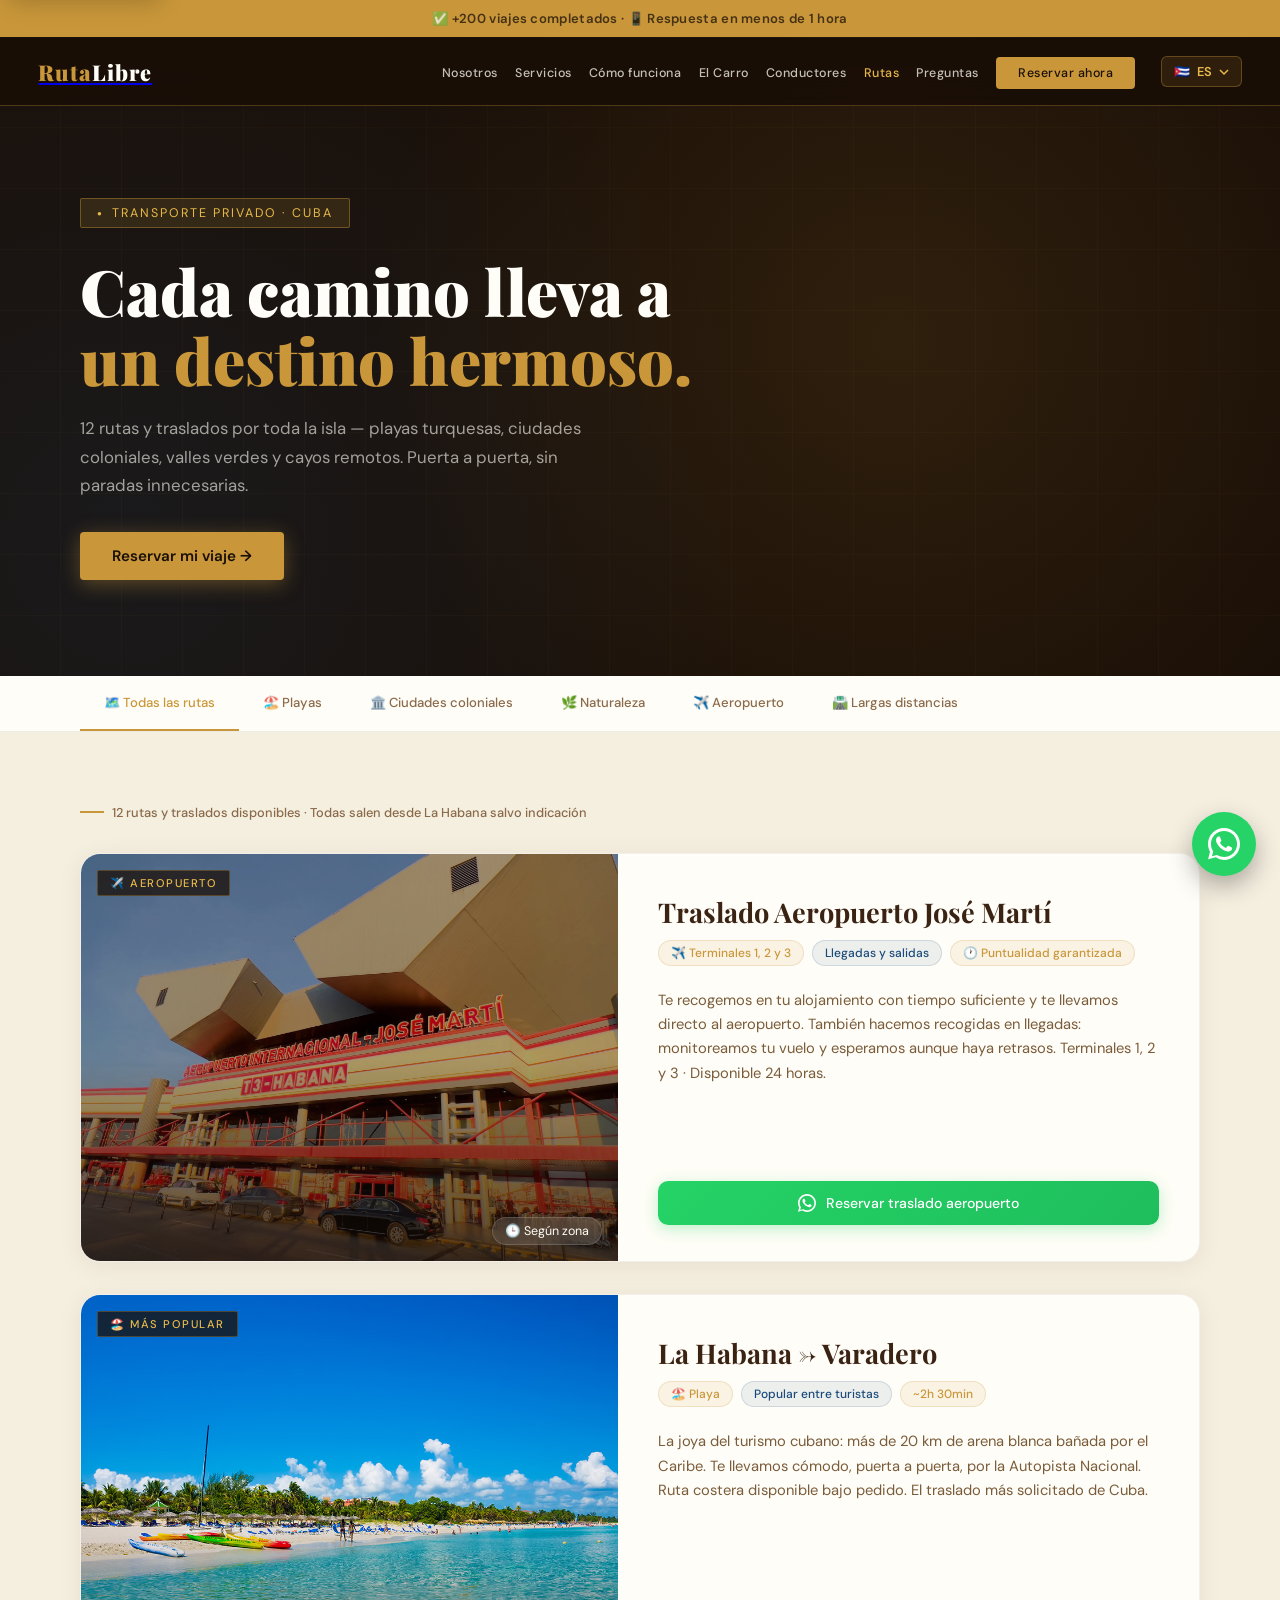
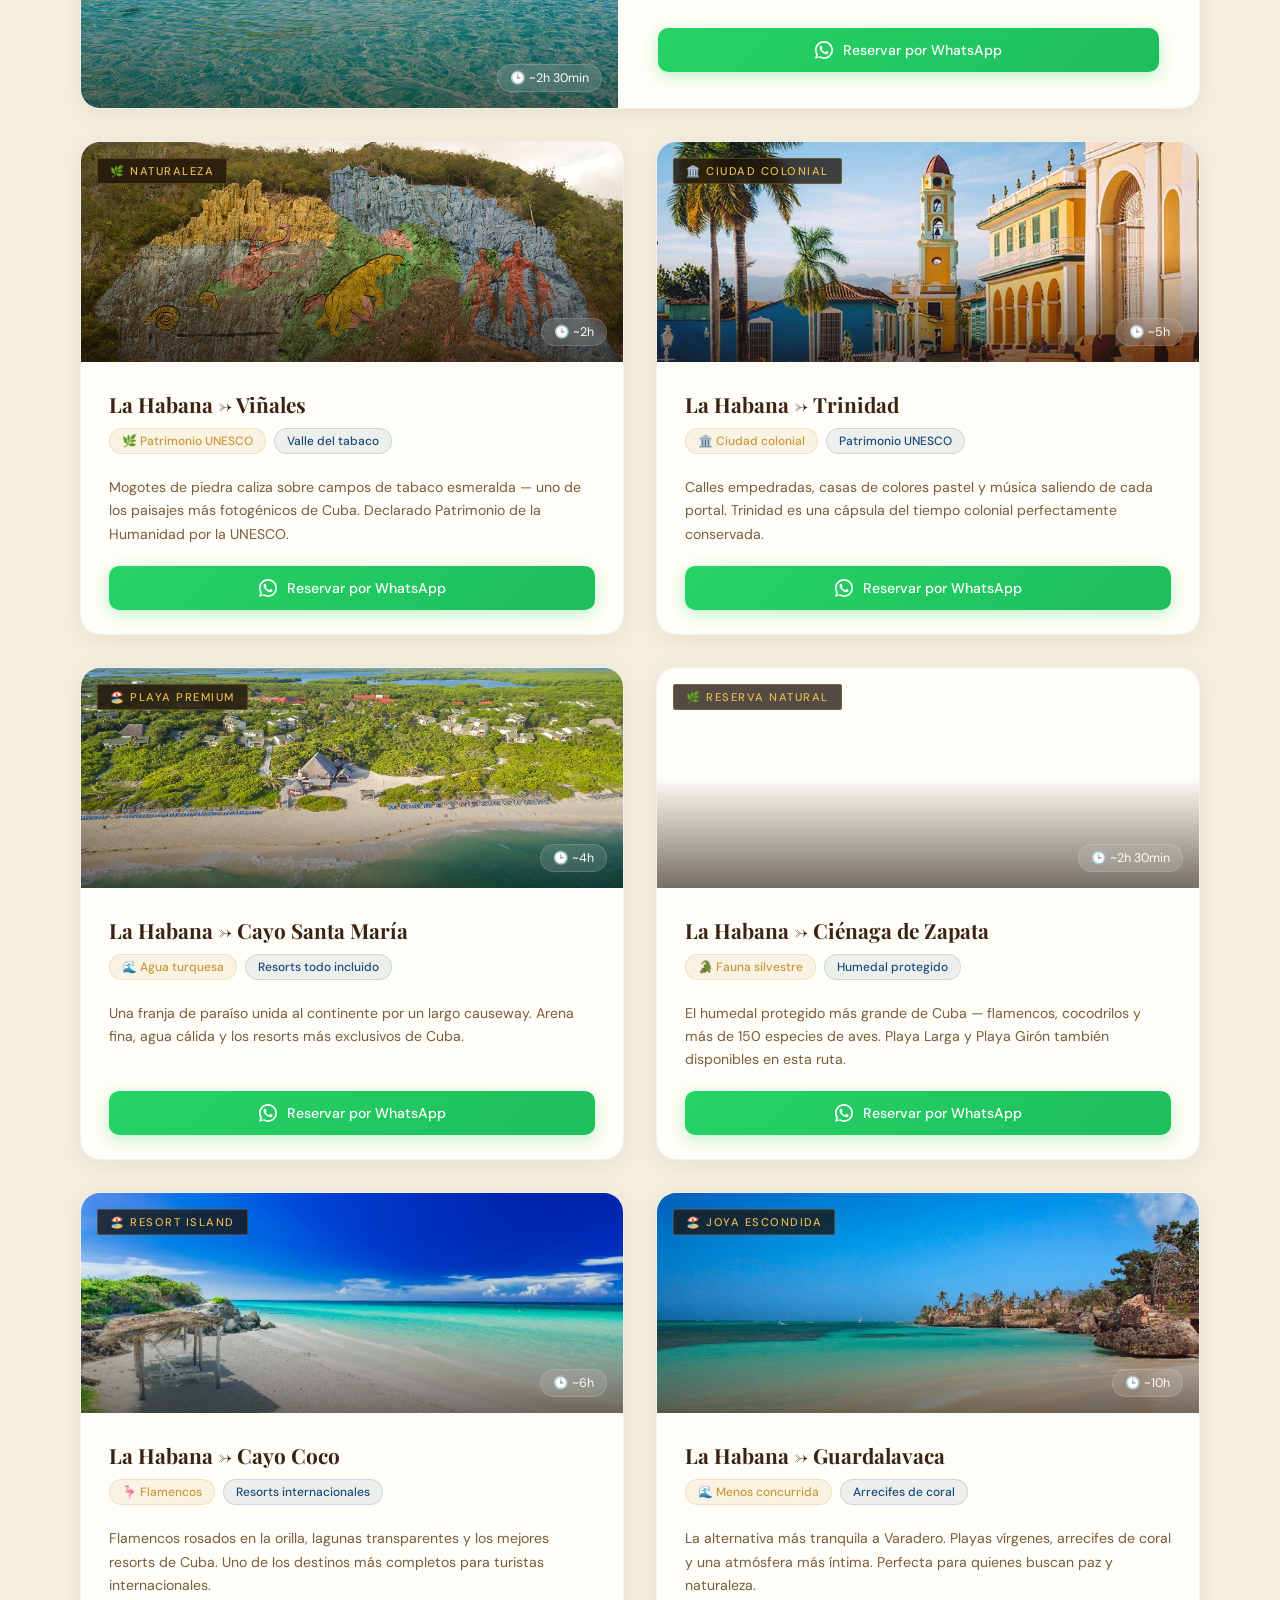
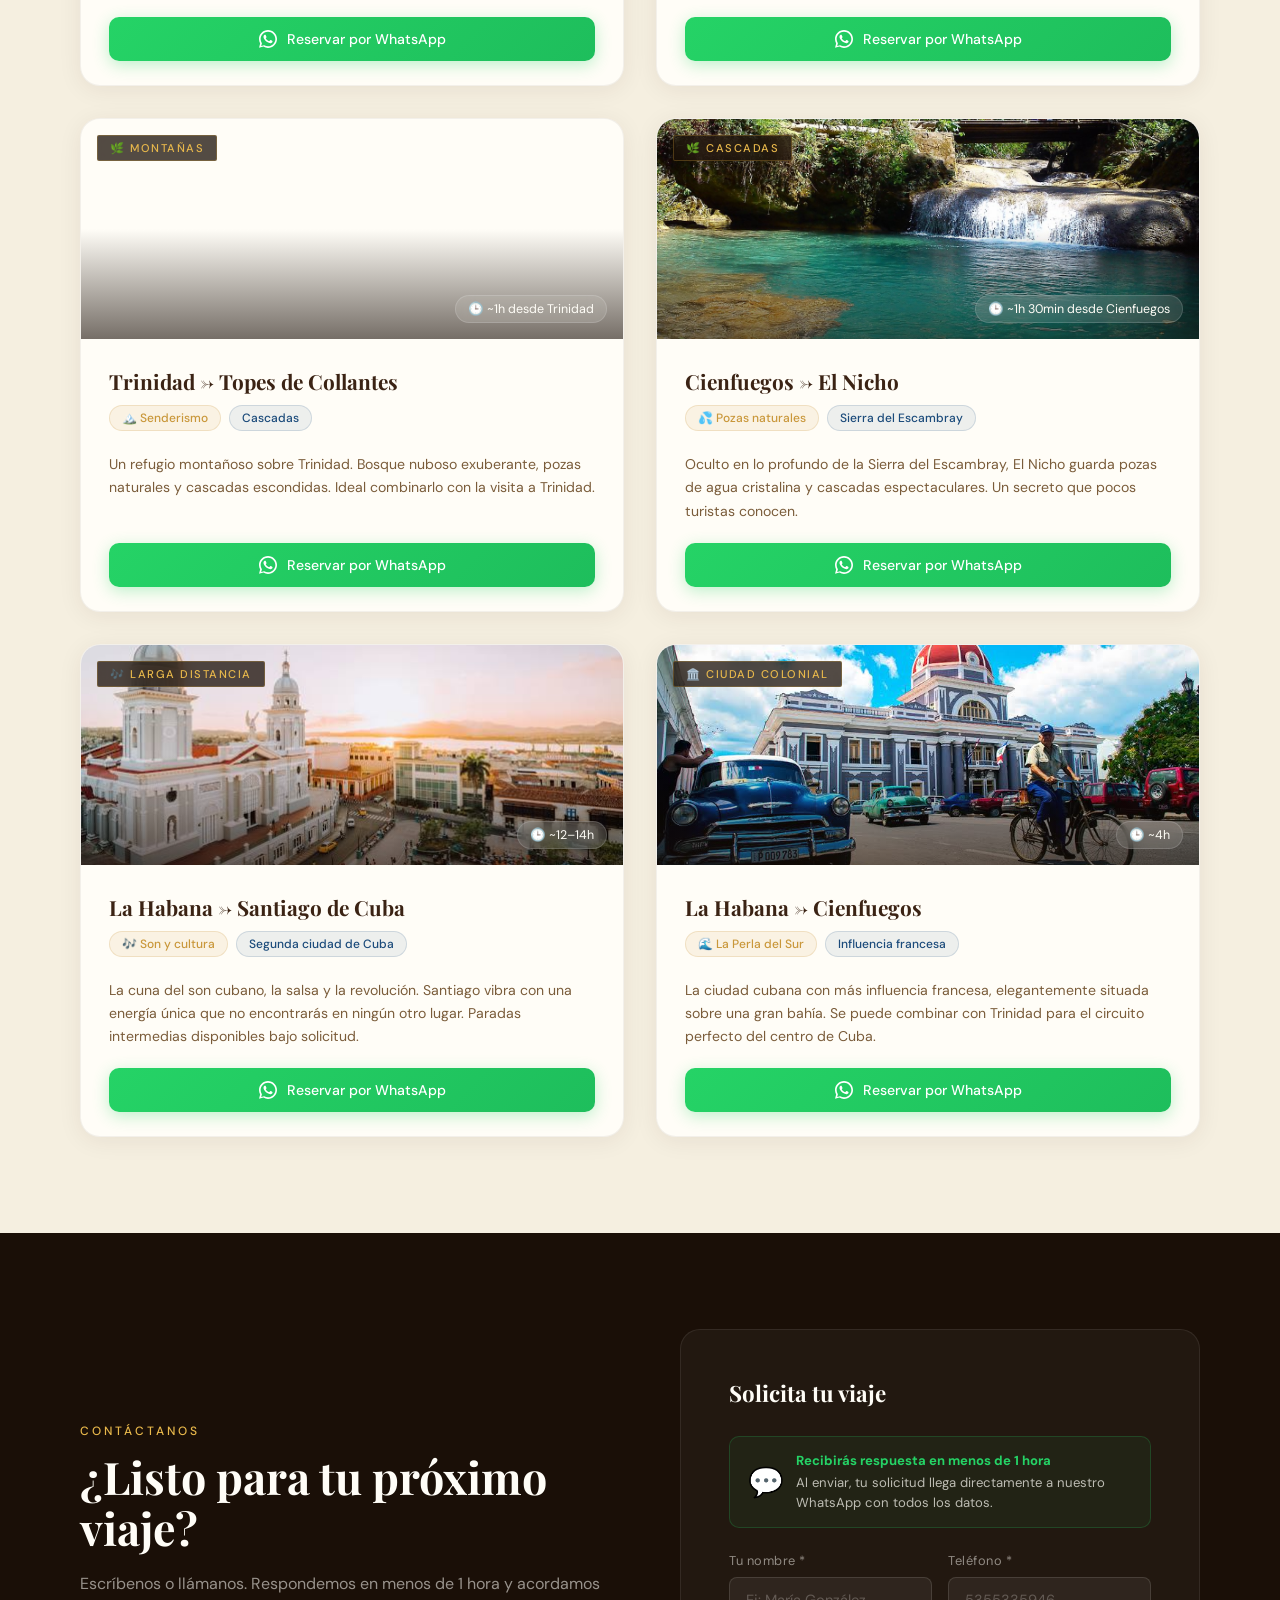
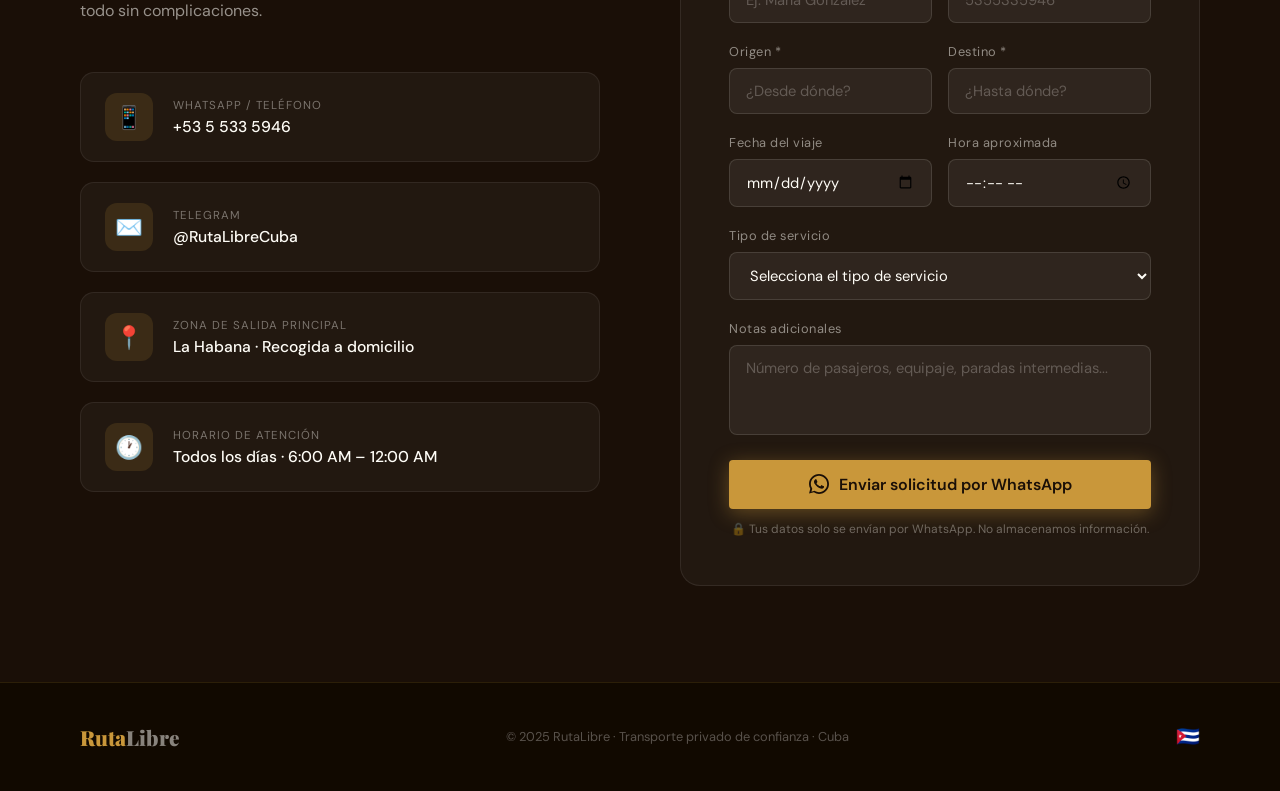
==== commit 257df46d: "Prepare RutaLibre site for GitHub Pages" ====
--- a/rutas.html
+++ b/rutas.html
@@ -1,4 +1,4 @@
-// Scroll fade-in
+﻿<!DOCTYPE html>
 <html lang="es">
 <head>
   <meta charset="UTF-8">
@@ -8,45 +8,105 @@
        SEO PRIMARIO
   ════════════════════════════════════════════════ -->
   <title>Rutas de Transporte Privado en Cuba | RutaLibre — Varadero, Viñales, Trinidad y más</title>
-  <meta name="description" content="11 rutas de transporte privado por Cuba: Varadero, Viñales, Trinidad, Santiago, Cayo Coco y más. Puerta a puerta desde La Habana. Reserva ahora por WhatsApp." />
-  <meta name="keywords" content="rutas Cuba transporte privado, La Habana Varadero taxi, transporte Viñales, viaje Trinidad Cuba, taxi La Habana aeropuerto, transporte turístico Cuba, traslado Cayo Coco" />
-  <meta name="robots" content="index, follow" />
-  <link rel="canonical" href="https://www.rutalibre.cu/rutas.html" />
+  <meta name="description" content="12 rutas y traslados de transporte privado por Cuba: aeropuerto, Varadero, Viñales, Trinidad, Santiago, Cayo Coco y más. Puerta a puerta desde La Habana." />
+  <meta name="robots" content="index, follow, max-image-preview:large" />
+  <meta name="author" content="RutaLibre Cuba" />
+  <meta name="theme-color" content="#1A0F07" />
+  <link rel="canonical" href="https://pepilloagricola.github.io/rutalibre/rutas.html" />
 
   <!-- OPEN GRAPH -->
   <meta property="og:type" content="website" />
-  <meta property="og:title" content="11 Rutas de Transporte Privado en Cuba — RutaLibre" />
+  <meta property="og:title" content="12 Rutas y Traslados de Transporte Privado en Cuba — RutaLibre" />
   <meta property="og:description" content="Varadero, Viñales, Trinidad, Cayo Coco, Santiago y más. Traslados puerta a puerta con conductores de confianza." />
-  <meta property="og:url" content="https://www.rutalibre.cu/rutas.html" />
-  <meta property="og:image" content="https://www.rutalibre.cu/assets/og-rutas.jpg" />
+  <meta property="og:url" content="https://pepilloagricola.github.io/rutalibre/rutas.html" />
+  <meta property="og:image" content="https://pepilloagricola.github.io/rutalibre/assets/Playa-de-Varadero-Cuba.jpg" />
+  <meta property="og:image:secure_url" content="https://pepilloagricola.github.io/rutalibre/assets/Playa-de-Varadero-Cuba.jpg" />
+  <meta property="og:image:type" content="image/jpeg" />
+  <meta property="og:image:width" content="950" />
+  <meta property="og:image:height" content="722" />
+  <meta property="og:image:alt" content="Playa de Varadero en Cuba, una de las rutas privadas de RutaLibre" />
   <meta property="og:locale" content="es_CU" />
+  <meta property="og:site_name" content="RutaLibre Cuba" />
+
+  <meta name="twitter:card" content="summary_large_image" />
+  <meta name="twitter:title" content="12 Rutas y Traslados de Transporte Privado en Cuba — RutaLibre" />
+  <meta name="twitter:description" content="Varadero, Viñales, Trinidad, Cayo Coco, Santiago y más. Traslados puerta a puerta con conductores de confianza." />
+  <meta name="twitter:image" content="https://pepilloagricola.github.io/rutalibre/assets/Playa-de-Varadero-Cuba.jpg" />
+  <meta name="twitter:image:alt" content="Playa de Varadero en Cuba, una de las rutas privadas de RutaLibre" />
 
   <!-- SCHEMA.ORG — Lista de rutas (ItemList) -->
   <script type="application/ld+json">
   {
     "@context": "https://schema.org",
-    "@type": "ItemList",
-    "name": "Rutas de transporte privado en Cuba — RutaLibre",
-    "description": "Lista de rutas de transporte privado disponibles en Cuba",
-    "numberOfItems": 11,
-    "itemListElement": [
-      {"@type":"ListItem","position":1,"name":"La Habana a Varadero — Transporte privado","url":"https://www.rutalibre.cu/rutas.html#varadero"},
-      {"@type":"ListItem","position":2,"name":"La Habana a Viñales — Transporte privado","url":"https://www.rutalibre.cu/rutas.html#vinales"},
-      {"@type":"ListItem","position":3,"name":"La Habana a Trinidad — Transporte privado","url":"https://www.rutalibre.cu/rutas.html#trinidad"},
-      {"@type":"ListItem","position":4,"name":"La Habana a Cayo Santa María — Transporte privado","url":"https://www.rutalibre.cu/rutas.html#cayo-santa-maria"},
-      {"@type":"ListItem","position":5,"name":"La Habana a Santiago de Cuba — Transporte privado","url":"https://www.rutalibre.cu/rutas.html#santiago"}
+    "@graph": [
+      {
+        "@type": "LocalBusiness",
+        "@id": "https://pepilloagricola.github.io/rutalibre/#business",
+        "name": "RutaLibre",
+        "url": "https://pepilloagricola.github.io/rutalibre/",
+        "image": "https://pepilloagricola.github.io/rutalibre/assets/taxy.jpg",
+        "telephone": "+5355335946",
+        "areaServed": {
+          "@type": "Country",
+          "name": "Cuba"
+        }
+      },
+      {
+        "@type": "ItemList",
+        "@id": "https://pepilloagricola.github.io/rutalibre/rutas.html#routes-list",
+        "name": "Rutas de transporte privado en Cuba — RutaLibre",
+        "description": "12 rutas y traslados de transporte privado disponibles en Cuba, con salida principal desde La Habana.",
+        "url": "https://pepilloagricola.github.io/rutalibre/rutas.html",
+        "numberOfItems": 12,
+        "itemListElement": [
+          {"@type":"ListItem","position":1,"item":{"@type":"Service","name":"Traslado Aeropuerto José Martí — Transporte privado","url":"https://pepilloagricola.github.io/rutalibre/rutas.html#airport","provider":{"@id":"https://pepilloagricola.github.io/rutalibre/#business"},"areaServed":{"@type":"Country","name":"Cuba"}}},
+          {"@type":"ListItem","position":2,"item":{"@type":"Service","name":"La Habana a Varadero — Transporte privado","url":"https://pepilloagricola.github.io/rutalibre/rutas.html#varadero","provider":{"@id":"https://pepilloagricola.github.io/rutalibre/#business"},"areaServed":{"@type":"Country","name":"Cuba"}}},
+          {"@type":"ListItem","position":3,"item":{"@type":"Service","name":"La Habana a Viñales — Transporte privado","url":"https://pepilloagricola.github.io/rutalibre/rutas.html#vinales","provider":{"@id":"https://pepilloagricola.github.io/rutalibre/#business"},"areaServed":{"@type":"Country","name":"Cuba"}}},
+          {"@type":"ListItem","position":4,"item":{"@type":"Service","name":"La Habana a Trinidad — Transporte privado","url":"https://pepilloagricola.github.io/rutalibre/rutas.html#trinidad","provider":{"@id":"https://pepilloagricola.github.io/rutalibre/#business"},"areaServed":{"@type":"Country","name":"Cuba"}}},
+          {"@type":"ListItem","position":5,"item":{"@type":"Service","name":"La Habana a Cayo Santa María — Transporte privado","url":"https://pepilloagricola.github.io/rutalibre/rutas.html#cayo-santa-maria","provider":{"@id":"https://pepilloagricola.github.io/rutalibre/#business"},"areaServed":{"@type":"Country","name":"Cuba"}}},
+          {"@type":"ListItem","position":6,"item":{"@type":"Service","name":"La Habana a Ciénaga de Zapata — Transporte privado","url":"https://pepilloagricola.github.io/rutalibre/rutas.html#zapata","provider":{"@id":"https://pepilloagricola.github.io/rutalibre/#business"},"areaServed":{"@type":"Country","name":"Cuba"}}},
+          {"@type":"ListItem","position":7,"item":{"@type":"Service","name":"La Habana a Cayo Coco — Transporte privado","url":"https://pepilloagricola.github.io/rutalibre/rutas.html#cayo-coco","provider":{"@id":"https://pepilloagricola.github.io/rutalibre/#business"},"areaServed":{"@type":"Country","name":"Cuba"}}},
+          {"@type":"ListItem","position":8,"item":{"@type":"Service","name":"La Habana a Guardalavaca — Transporte privado","url":"https://pepilloagricola.github.io/rutalibre/rutas.html#guardalavaca","provider":{"@id":"https://pepilloagricola.github.io/rutalibre/#business"},"areaServed":{"@type":"Country","name":"Cuba"}}},
+          {"@type":"ListItem","position":9,"item":{"@type":"Service","name":"Trinidad a Topes de Collantes — Transporte privado","url":"https://pepilloagricola.github.io/rutalibre/rutas.html#topes-de-collantes","provider":{"@id":"https://pepilloagricola.github.io/rutalibre/#business"},"areaServed":{"@type":"Country","name":"Cuba"}}},
+          {"@type":"ListItem","position":10,"item":{"@type":"Service","name":"Cienfuegos a El Nicho — Transporte privado","url":"https://pepilloagricola.github.io/rutalibre/rutas.html#el-nicho","provider":{"@id":"https://pepilloagricola.github.io/rutalibre/#business"},"areaServed":{"@type":"Country","name":"Cuba"}}},
+          {"@type":"ListItem","position":11,"item":{"@type":"Service","name":"La Habana a Santiago de Cuba — Transporte privado","url":"https://pepilloagricola.github.io/rutalibre/rutas.html#santiago","provider":{"@id":"https://pepilloagricola.github.io/rutalibre/#business"},"areaServed":{"@type":"Country","name":"Cuba"}}},
+          {"@type":"ListItem","position":12,"item":{"@type":"Service","name":"La Habana a Cienfuegos — Transporte privado","url":"https://pepilloagricola.github.io/rutalibre/rutas.html#cienfuegos","provider":{"@id":"https://pepilloagricola.github.io/rutalibre/#business"},"areaServed":{"@type":"Country","name":"Cuba"}}}
+        ]
+      },
+      {
+        "@type": "BreadcrumbList",
+        "@id": "https://pepilloagricola.github.io/rutalibre/rutas.html#breadcrumbs",
+        "itemListElement": [
+          {
+            "@type": "ListItem",
+            "position": 1,
+            "name": "Inicio",
+            "item": "https://pepilloagricola.github.io/rutalibre/"
+          },
+          {
+            "@type": "ListItem",
+            "position": 2,
+            "name": "Rutas",
+            "item": "https://pepilloagricola.github.io/rutalibre/rutas.html"
+          }
+        ]
+      }
     ]
   }
   </script>
 
+  <link rel="preconnect" href="https://fonts.googleapis.com">
+  <link rel="preconnect" href="https://fonts.gstatic.com" crossorigin>
   <link href="https://fonts.googleapis.com/css2?family=Playfair+Display:wght@700;900&family=DM+Sans:wght@300;400;500&display=swap" rel="stylesheet">
   <link rel="stylesheet" href="css/styles.css">
+  <link rel="stylesheet" href="css/mobile.css">
 </head>
 <body>
+  <a href="#inicio" class="skip-link" data-i18n="skip_content">Saltar al contenido</a>
 
   <!-- BARRA DE CONFIANZA -->
   <div class="trust-bar">
-    ✅ +200 viajes completados · 📱 Respuesta en menos de 1 hora
+    <span data-i18n="trust_bar">✅ +200 viajes completados · 📱 Respuesta en menos de 1 hora</span>
   </div>
 
   <!-- NAV -->
@@ -55,484 +115,174 @@
       <div class="nav-logo">Ruta<span>Libre</span></div>
     </a>
     <ul>
-      <li><a href="index.html#nosotros">Nosotros</a></li>
-      <li><a href="index.html#servicios">Servicios</a></li>
-      <li><a href="index.html#carro">El Carro</a></li>
-      <li><a href="index.html#conductores">Conductores</a></li>
-      <li><a href="rutas.html" class="nav-link-active">Rutas</a></li>
-      <li><a href="#contacto" class="nav-cta">Reservar ahora</a></li>
+      <li><a href="index.html#nosotros" data-i18n="nav_nosotros">Nosotros</a></li>
+      <li><a href="index.html#servicios" data-i18n="nav_servicios">Servicios</a></li>
+      <li><a href="index.html#como-funciona" data-i18n="nav_como_funciona">Cómo funciona</a></li>
+      <li><a href="index.html#carro" data-i18n="nav_carro">El Carro</a></li>
+      <li><a href="index.html#conductores" data-i18n="nav_conductores">Conductores</a></li>
+      <li><a href="rutas.html" class="nav-link-active" data-i18n="nav_rutas">Rutas</a></li>
+      <li><a href="index.html#preguntas" data-i18n="nav_preguntas">Preguntas</a></li>
+      <li><a href="#travelForm" class="nav-cta" data-i18n="nav_reservar">Reservar ahora</a></li>
     </ul>
   </nav>
 
   <!-- HERO -->
-  <section class="routes-hero">
+  <section class="routes-hero" id="inicio">
     <div class="routes-hero-inner fade-in">
-      <div class="hero-badge">Transporte Privado · Cuba</div>
-      <h1>Cada camino lleva a<br><em>un destino hermoso.</em></h1>
-      <p>
-        11 rutas por toda la isla — playas turquesas, ciudades coloniales,
+      <div class="hero-badge" data-i18n="routes_hero_badge">Transporte Privado · Cuba</div>
+      <h1><span data-i18n="routes_hero_h1a">Cada camino lleva a</span><br><em data-i18n="routes_hero_h1em">un destino hermoso.</em></h1>
+      <p data-i18n="routes_hero_p">
+        12 rutas y traslados por toda la isla — playas turquesas, ciudades coloniales,
         valles verdes y cayos remotos. Puerta a puerta, sin paradas innecesarias.
       </p>
-      <a href="#contacto" class="btn-primary btn-inline">Reservar mi viaje →</a>
+      <a href="#travelForm" class="btn-primary btn-inline" data-i18n="routes_hero_btn">Reservar mi viaje →</a>
     </div>
   </section>
 
   <!-- FILTROS -->
   <div class="filter-bar">
     <div class="filter-bar-inner">
-      <button class="filter-btn active" data-filter="all">🗺️ Todas las rutas</button>
-      <button class="filter-btn" data-filter="playa">🏖️ Playas</button>
-      <button class="filter-btn" data-filter="colonial">🏛️ Ciudades coloniales</button>
-      <button class="filter-btn" data-filter="naturaleza">🌿 Naturaleza</button>
-      <button class="filter-btn" data-filter="aeropuerto">✈️ Aeropuerto</button>
-      <button class="filter-btn" data-filter="larga">🛣️ Largas distancias</button>
+      <button class="filter-btn active" data-filter="all" data-i18n="filter_all">🗺️ Todas las rutas</button>
+      <button class="filter-btn" data-filter="playa" data-i18n="filter_playa">🏖️ Playas</button>
+      <button class="filter-btn" data-filter="colonial" data-i18n="filter_colonial">🏛️ Ciudades coloniales</button>
+      <button class="filter-btn" data-filter="naturaleza" data-i18n="filter_naturaleza">🌿 Naturaleza</button>
+      <button class="filter-btn" data-filter="aeropuerto" data-i18n="filter_aeropuerto">✈️ Aeropuerto</button>
+      <button class="filter-btn" data-filter="larga" data-i18n="filter_larga">🛣️ Largas distancias</button>
     </div>
   </div>
 
   <!-- RUTAS -->
   <section class="routes-section">
-    <div class="routes-count" id="routeCount">11 rutas disponibles · Todas salen desde La Habana salvo indicación</div>
-    <div class="routes-grid" id="routesGrid">
-     
-      <!-- AIRPORT -->
-      <article class="dest-card featured fade-in" data-category="aeropuerto">
-        <div class="dest-img-wrap">
-          <img src="assets/Areopuerto.jpg" alt="Traslado aeropuerto José Martí La Habana" loading="lazy" class="img-dark">
-          <div class="dest-img-overlay"></div>
-          <span class="dest-badge">✈️ Aeropuerto</span>
-          <span class="dest-time-badge">🕒 Según zona</span>
-        </div>
-        <div class="dest-content">
-          <h2>Traslado Aeropuerto José Martí</h2>
-          <div class="dest-pills">
-            <span class="dest-pill">✈️ Terminales 1, 2 y 3</span>
-            <span class="dest-pill blue">Llegadas y salidas</span>
-            <span class="dest-pill">🕐 Puntualidad garantizada</span>
-          </div>
-          <p>
-            Te recogemos en tu alojamiento con tiempo suficiente y te llevamos directo al aeropuerto.
-            También hacemos recogidas en llegadas: monitoreamos tu vuelo y esperamos aunque haya retrasos.
-            Terminales 1, 2 y 3 · Disponible 24 horas.
-          </p>
-          <a href="https://wa.me/5355335946?text=Hola%20RutaLibre!%20Necesito%20un%20traslado%20al%20aeropuerto%20✈️%0A%0APor%20favor%20indíquenme%20disponibilidad%20y%20precio%20según%20mi%20zona."
-             class="dest-btn" target="_blank" rel="noopener">
-             <svg viewBox="0 0 24 24" fill="currentColor"><path d="M17.472 14.382c-.297-.149-1.758-.867-2.03-.967-.273-.099-.471-.148-.67.15-.197.297-.767.966-.94 1.164-.173.199-.347.223-.644.075-.297-.15-1.255-.463-2.39-1.475-.883-.788-1.48-1.761-1.653-2.059-.173-.297-.018-.458.13-.606.134-.133.298-.347.446-.52.149-.174.198-.298.298-.497.099-.198.05-.371-.025-.52-.075-.149-.669-1.612-.916-2.207-.242-.579-.487-.5-.669-.51-.173-.008-.371-.01-.57-.01-.198 0-.52.074-.792.372-.272.297-1.04 1.016-1.04 2.479 0 1.462 1.065 2.875 1.213 3.074.149.198 2.096 3.2 5.077 4.487.709.306 1.262.489 1.694.625.712.227 1.36.195 1.871.118.571-.085 1.758-.719 2.006-1.413.248-.694.248-1.289.173-1.413-.074-.124-.272-.198-.57-.347z"/><path d="M12 0C5.373 0 0 5.373 0 12c0 2.123.554 4.116 1.523 5.847L.057 23.5l5.799-1.52A11.93 11.93 0 0012 24c6.627 0 12-5.373 12-12S18.627 0 12 0zm0 21.818a9.797 9.797 0 01-4.997-1.373l-.359-.213-3.722.976.993-3.628-.234-.373A9.757 9.757 0 012.182 12C2.182 6.57 6.57 2.182 12 2.182S21.818 6.57 21.818 12 17.43 21.818 12 21.818z"/></svg>
-             Reservar traslado aeropuerto
-          </a>
-        </div>
-      </article>
-      
-      <!-- VARADERO (featured) -->
-      <article class="dest-card featured fade-in" id="varadero" data-category="playa">
-        <div class="dest-img-wrap">
-          <img src="assets/Playa-de-Varadero-Cuba.jpg" alt="Playa de Varadero Cuba — transporte privado desde La Habana" loading="lazy">
-          <div class="dest-img-overlay"></div>
-          <span class="dest-badge">🏖️ Más popular</span>
-          <span class="dest-time-badge">🕒 ~2h 30min</span>
-        </div>
-        <div class="dest-content">
-          <h2>La Habana → Varadero</h2>
-          <div class="dest-pills">
-            <span class="dest-pill">🏖️ Playa</span>
-            <span class="dest-pill blue">Popular entre turistas</span>
-            <span class="dest-pill">~2h 30min</span>
-          </div>
-          <p>
-            La joya del turismo cubano: más de 20 km de arena blanca bañada por el Caribe.
-            Te llevamos cómodo, puerta a puerta, por la Autopista Nacional.
-            Ruta costera disponible bajo pedido. El traslado más solicitado de Cuba.
-          </p>
-          <a href="https://wa.me/5355335946?text=Hola%20RutaLibre!%20Quiero%20reservar%20un%20viaje%20🚗%0A%0A*Ruta:*%20La%20Habana%20→%20Varadero%0A%0APor%20favor%20indíquenme%20disponibilidad%20y%20precio."
-             class="dest-btn" target="_blank" rel="noopener">
-             <svg viewBox="0 0 24 24" fill="currentColor"><path d="M17.472 14.382c-.297-.149-1.758-.867-2.03-.967-.273-.099-.471-.148-.67.15-.197.297-.767.966-.94 1.164-.173.199-.347.223-.644.075-.297-.15-1.255-.463-2.39-1.475-.883-.788-1.48-1.761-1.653-2.059-.173-.297-.018-.458.13-.606.134-.133.298-.347.446-.52.149-.174.198-.298.298-.497.099-.198.05-.371-.025-.52-.075-.149-.669-1.612-.916-2.207-.242-.579-.487-.5-.669-.51-.173-.008-.371-.01-.57-.01-.198 0-.52.074-.792.372-.272.297-1.04 1.016-1.04 2.479 0 1.462 1.065 2.875 1.213 3.074.149.198 2.096 3.2 5.077 4.487.709.306 1.262.489 1.694.625.712.227 1.36.195 1.871.118.571-.085 1.758-.719 2.006-1.413.248-.694.248-1.289.173-1.413-.074-.124-.272-.198-.57-.347z"/><path d="M12 0C5.373 0 0 5.373 0 12c0 2.123.554 4.116 1.523 5.847L.057 23.5l5.799-1.52A11.93 11.93 0 0012 24c6.627 0 12-5.373 12-12S18.627 0 12 0zm0 21.818a9.797 9.797 0 01-4.997-1.373l-.359-.213-3.722.976.993-3.628-.234-.373A9.757 9.757 0 012.182 12C2.182 6.57 6.57 2.182 12 2.182S21.818 6.57 21.818 12 17.43 21.818 12 21.818z"/></svg>
-             Reservar por WhatsApp
-          </a>
-        </div>
-      </article>
-
-      <!-- VIÑALES -->
-      <article class="dest-card fade-in" id="vinales" data-category="naturaleza">
-        <div class="dest-img-wrap">
-          <img src="assets/mural-vinales.jpg" alt="Valle de Viñales Cuba — transporte privado desde La Habana" loading="lazy">
-          <div class="dest-img-overlay"></div>
-          <span class="dest-badge">🌿 Naturaleza</span>
-          <span class="dest-time-badge">🕒 ~2h</span>
-        </div>
-        <div class="dest-content">
-          <h2>La Habana → Viñales</h2>
-          <div class="dest-pills">
-            <span class="dest-pill">🌿 Patrimonio UNESCO</span>
-            <span class="dest-pill blue">Valle del tabaco</span>
-          </div>
-          <p>
-            Mogotes de piedra caliza sobre campos de tabaco esmeralda — uno de los paisajes más
-            fotogénicos de Cuba. Declarado Patrimonio de la Humanidad por la UNESCO.
-          </p>
-          <a href="https://wa.me/5355335946?text=Hola%20RutaLibre!%20Quiero%20reservar%20un%20viaje%20🚗%0A%0A*Ruta:*%20La%20Habana%20→%20Viñales%0A%0APor%20favor%20indíquenme%20disponibilidad%20y%20precio."
-             class="dest-btn" target="_blank" rel="noopener">
-             <svg viewBox="0 0 24 24" fill="currentColor"><path d="M17.472 14.382c-.297-.149-1.758-.867-2.03-.967-.273-.099-.471-.148-.67.15-.197.297-.767.966-.94 1.164-.173.199-.347.223-.644.075-.297-.15-1.255-.463-2.39-1.475-.883-.788-1.48-1.761-1.653-2.059-.173-.297-.018-.458.13-.606.134-.133.298-.347.446-.52.149-.174.198-.298.298-.497.099-.198.05-.371-.025-.52-.075-.149-.669-1.612-.916-2.207-.242-.579-.487-.5-.669-.51-.173-.008-.371-.01-.57-.01-.198 0-.52.074-.792.372-.272.297-1.04 1.016-1.04 2.479 0 1.462 1.065 2.875 1.213 3.074.149.198 2.096 3.2 5.077 4.487.709.306 1.262.489 1.694.625.712.227 1.36.195 1.871.118.571-.085 1.758-.719 2.006-1.413.248-.694.248-1.289.173-1.413-.074-.124-.272-.198-.57-.347z"/><path d="M12 0C5.373 0 0 5.373 0 12c0 2.123.554 4.116 1.523 5.847L.057 23.5l5.799-1.52A11.93 11.93 0 0012 24c6.627 0 12-5.373 12-12S18.627 0 12 0zm0 21.818a9.797 9.797 0 01-4.997-1.373l-.359-.213-3.722.976.993-3.628-.234-.373A9.757 9.757 0 012.182 12C2.182 6.57 6.57 2.182 12 2.182S21.818 6.57 21.818 12 17.43 21.818 12 21.818z"/></svg>
-             Reservar por WhatsApp
-          </a>
-        </div>
-      </article>
-
-      <!-- TRINIDAD -->
-      <article class="dest-card fade-in" id="trinidad" data-category="colonial">
-        <div class="dest-img-wrap">
-          <img src="assets/trinidad-cuba-old-centre.jpg" alt="Trinidad ciudad colonial Cuba — transporte desde La Habana" loading="lazy">
-          <div class="dest-img-overlay"></div>
-          <span class="dest-badge">🏛️ Ciudad colonial</span>
-          <span class="dest-time-badge">🕒 ~5h</span>
-        </div>
-        <div class="dest-content">
-          <h2>La Habana → Trinidad</h2>
-          <div class="dest-pills">
-            <span class="dest-pill">🏛️ Ciudad colonial</span>
-            <span class="dest-pill blue">Patrimonio UNESCO</span>
-          </div>
-          <p>
-            Calles empedradas, casas de colores pastel y música saliendo de cada portal.
-            Trinidad es una cápsula del tiempo colonial perfectamente conservada.
-          </p>
-          <a href="https://wa.me/5355335946?text=Hola%20RutaLibre!%20Quiero%20reservar%20un%20viaje%20🚗%0A%0A*Ruta:*%20La%20Habana%20→%20Trinidad%0A%0APor%20favor%20indíquenme%20disponibilidad%20y%20precio."
-             class="dest-btn" target="_blank" rel="noopener">
-             <svg viewBox="0 0 24 24" fill="currentColor"><path d="M17.472 14.382c-.297-.149-1.758-.867-2.03-.967-.273-.099-.471-.148-.67.15-.197.297-.767.966-.94 1.164-.173.199-.347.223-.644.075-.297-.15-1.255-.463-2.39-1.475-.883-.788-1.48-1.761-1.653-2.059-.173-.297-.018-.458.13-.606.134-.133.298-.347.446-.52.149-.174.198-.298.298-.497.099-.198.05-.371-.025-.52-.075-.149-.669-1.612-.916-2.207-.242-.579-.487-.5-.669-.51-.173-.008-.371-.01-.57-.01-.198 0-.52.074-.792.372-.272.297-1.04 1.016-1.04 2.479 0 1.462 1.065 2.875 1.213 3.074.149.198 2.096 3.2 5.077 4.487.709.306 1.262.489 1.694.625.712.227 1.36.195 1.871.118.571-.085 1.758-.719 2.006-1.413.248-.694.248-1.289.173-1.413-.074-.124-.272-.198-.57-.347z"/><path d="M12 0C5.373 0 0 5.373 0 12c0 2.123.554 4.116 1.523 5.847L.057 23.5l5.799-1.52A11.93 11.93 0 0012 24c6.627 0 12-5.373 12-12S18.627 0 12 0zm0 21.818a9.797 9.797 0 01-4.997-1.373l-.359-.213-3.722.976.993-3.628-.234-.373A9.757 9.757 0 012.182 12C2.182 6.57 6.57 2.182 12 2.182S21.818 6.57 21.818 12 17.43 21.818 12 21.818z"/></svg>
-             Reservar por WhatsApp
-          </a>
-        </div>
-      </article>
-
-      <!-- CAYO SANTA MARÍA -->
-      <article class="dest-card fade-in" id="cayo-santa-maria" data-category="playa">
-        <div class="dest-img-wrap">
-          <img src="assets/cayo santa maria.avif" alt="Cayo Santa María Cuba — transporte privado" loading="lazy">
-          <div class="dest-img-overlay"></div>
-          <span class="dest-badge">🏖️ Playa premium</span>
-          <span class="dest-time-badge">🕒 ~4h</span>
-        </div>
-        <div class="dest-content">
-          <h2>La Habana → Cayo Santa María</h2>
-          <div class="dest-pills">
-            <span class="dest-pill">🌊 Agua turquesa</span>
-            <span class="dest-pill blue">Resorts todo incluido</span>
-          </div>
-          <p>
-            Una franja de paraíso unida al continente por un largo causeway.
-            Arena fina, agua cálida y los resorts más exclusivos de Cuba.
-          </p>
-          <a href="https://wa.me/5355335946?text=Hola%20RutaLibre!%20Quiero%20reservar%20un%20viaje%20🚗%0A%0A*Ruta:*%20La%20Habana%20→%20Cayo%20Santa%20María%0A%0APor%20favor%20indíquenme%20disponibilidad%20y%20precio."
-             class="dest-btn" target="_blank" rel="noopener">
-             <svg viewBox="0 0 24 24" fill="currentColor"><path d="M17.472 14.382c-.297-.149-1.758-.867-2.03-.967-.273-.099-.471-.148-.67.15-.197.297-.767.966-.94 1.164-.173.199-.347.223-.644.075-.297-.15-1.255-.463-2.39-1.475-.883-.788-1.48-1.761-1.653-2.059-.173-.297-.018-.458.13-.606.134-.133.298-.347.446-.52.149-.174.198-.298.298-.497.099-.198.05-.371-.025-.52-.075-.149-.669-1.612-.916-2.207-.242-.579-.487-.5-.669-.51-.173-.008-.371-.01-.57-.01-.198 0-.52.074-.792.372-.272.297-1.04 1.016-1.04 2.479 0 1.462 1.065 2.875 1.213 3.074.149.198 2.096 3.2 5.077 4.487.709.306 1.262.489 1.694.625.712.227 1.36.195 1.871.118.571-.085 1.758-.719 2.006-1.413.248-.694.248-1.289.173-1.413-.074-.124-.272-.198-.57-.347z"/><path d="M12 0C5.373 0 0 5.373 0 12c0 2.123.554 4.116 1.523 5.847L.057 23.5l5.799-1.52A11.93 11.93 0 0012 24c6.627 0 12-5.373 12-12S18.627 0 12 0zm0 21.818a9.797 9.797 0 01-4.997-1.373l-.359-.213-3.722.976.993-3.628-.234-.373A9.757 9.757 0 012.182 12C2.182 6.57 6.57 2.182 12 2.182S21.818 6.57 21.818 12 17.43 21.818 12 21.818z"/></svg>
-             Reservar por WhatsApp
-          </a>
-        </div>
-      </article>
-
-      <!-- ZAPATA -->
-      <article class="dest-card fade-in" data-category="naturaleza">
-        <div class="dest-img-wrap">
-          <img src="assets/cienaga de zapata.jpg" alt="Ciénaga de Zapata Cuba naturaleza" loading="lazy">
-          <div class="dest-img-overlay"></div>
-          <span class="dest-badge">🌿 Reserva natural</span>
-          <span class="dest-time-badge">🕒 ~2h 30min</span>
-        </div>
-        <div class="dest-content">
-          <h2>La Habana → Ciénaga de Zapata</h2>
-          <div class="dest-pills">
-            <span class="dest-pill">🐊 Fauna silvestre</span>
-            <span class="dest-pill blue">Humedal protegido</span>
-          </div>
-          <p>
-            El humedal protegido más grande de Cuba — flamencos, cocodrilos y más de 150 especies de aves.
-            Playa Larga y Playa Girón también disponibles en esta ruta.
-          </p>
-          <a href="https://wa.me/5355335946?text=Hola%20RutaLibre!%20Quiero%20reservar%20un%20viaje%20🚗%0A%0A*Ruta:*%20La%20Habana%20→%20Ciénaga%20de%20Zapata%0A%0APor%20favor%20indíquenme%20disponibilidad%20y%20precio."
-             class="dest-btn" target="_blank" rel="noopener">
-             <svg viewBox="0 0 24 24" fill="currentColor"><path d="M17.472 14.382c-.297-.149-1.758-.867-2.03-.967-.273-.099-.471-.148-.67.15-.197.297-.767.966-.94 1.164-.173.199-.347.223-.644.075-.297-.15-1.255-.463-2.39-1.475-.883-.788-1.48-1.761-1.653-2.059-.173-.297-.018-.458.13-.606.134-.133.298-.347.446-.52.149-.174.198-.298.298-.497.099-.198.05-.371-.025-.52-.075-.149-.669-1.612-.916-2.207-.242-.579-.487-.5-.669-.51-.173-.008-.371-.01-.57-.01-.198 0-.52.074-.792.372-.272.297-1.04 1.016-1.04 2.479 0 1.462 1.065 2.875 1.213 3.074.149.198 2.096 3.2 5.077 4.487.709.306 1.262.489 1.694.625.712.227 1.36.195 1.871.118.571-.085 1.758-.719 2.006-1.413.248-.694.248-1.289.173-1.413-.074-.124-.272-.198-.57-.347z"/><path d="M12 0C5.373 0 0 5.373 0 12c0 2.123.554 4.116 1.523 5.847L.057 23.5l5.799-1.52A11.93 11.93 0 0012 24c6.627 0 12-5.373 12-12S18.627 0 12 0zm0 21.818a9.797 9.797 0 01-4.997-1.373l-.359-.213-3.722.976.993-3.628-.234-.373A9.757 9.757 0 012.182 12C2.182 6.57 6.57 2.182 12 2.182S21.818 6.57 21.818 12 17.43 21.818 12 21.818z"/></svg>
-             Reservar por WhatsApp
-          </a>
-        </div>
-      </article>
-
-      <!-- CAYO COCO -->
-      <article class="dest-card fade-in" data-category="playa">
-        <div class="dest-img-wrap">
-          <img src="assets/cayo coco.jpg" alt="Cayo Coco Cuba playa resort" loading="lazy">
-          <div class="dest-img-overlay"></div>
-          <span class="dest-badge">🏖️ Resort island</span>
-          <span class="dest-time-badge">🕒 ~6h</span>
-        </div>
-        <div class="dest-content">
-          <h2>La Habana → Cayo Coco</h2>
-          <div class="dest-pills">
-            <span class="dest-pill">🦩 Flamencos</span>
-            <span class="dest-pill blue">Resorts internacionales</span>
-          </div>
-          <p>
-            Flamencos rosados en la orilla, lagunas transparentes y los mejores resorts de Cuba.
-            Uno de los destinos más completos para turistas internacionales.
-          </p>
-          <a href="https://wa.me/5355335946?text=Hola%20RutaLibre!%20Quiero%20reservar%20un%20viaje%20🚗%0A%0A*Ruta:*%20La%20Habana%20→%20Cayo%20Coco%0A%0APor%20favor%20indíquenme%20disponibilidad%20y%20precio."
-             class="dest-btn" target="_blank" rel="noopener">
-             <svg viewBox="0 0 24 24" fill="currentColor"><path d="M17.472 14.382c-.297-.149-1.758-.867-2.03-.967-.273-.099-.471-.148-.67.15-.197.297-.767.966-.94 1.164-.173.199-.347.223-.644.075-.297-.15-1.255-.463-2.39-1.475-.883-.788-1.48-1.761-1.653-2.059-.173-.297-.018-.458.13-.606.134-.133.298-.497.099-.198.05-.371-.025-.52-.075-.149-.669-1.612-.916-2.207-.242-.579-.487-.5-.669-.51-.173-.008-.371-.01-.57-.01-.198 0-.52.074-.792.372-.272.297-1.04 1.016-1.04 2.479 0 1.462 1.065 2.875 1.213 3.074.149.198 2.096 3.2 5.077 4.487.709.306 1.262.489 1.694.625.712.227 1.36.195 1.871.118.571-.085 1.758-.719 2.006-1.413.248-.694.248-1.289.173-1.413-.074-.124-.272-.198-.57-.347z"/><path d="M12 0C5.373 0 0 5.373 0 12c0 2.123.554 4.116 1.523 5.847L.057 23.5l5.799-1.52A11.93 11.93 0 0012 24c6.627 0 12-5.373 12-12S18.627 0 12 0zm0 21.818a9.797 9.797 0 01-4.997-1.373l-.359-.213-3.722.976.993-3.628-.234-.373A9.757 9.757 0 012.182 12C2.182 6.57 6.57 2.182 12 2.182S21.818 6.57 21.818 12 17.43 21.818 12 21.818z"/></svg>
-             Reservar por WhatsApp
-          </a>
-        </div>
-      </article>
-
-      <!-- GUARDALAVACA -->
-      <article class="dest-card fade-in" data-category="playa">
-        <div class="dest-img-wrap">
-          <img src="assets/guardalavaca.jpg" alt="Guardalavaca playa Cuba menos concurrida" loading="lazy">
-          <div class="dest-img-overlay"></div>
-          <span class="dest-badge">🏖️ Joya escondida</span>
-          <span class="dest-time-badge">🕒 ~10h</span>
-        </div>
-        <div class="dest-content">
-          <h2>La Habana → Guardalavaca</h2>
-          <div class="dest-pills">
-            <span class="dest-pill">🌊 Menos concurrida</span>
-            <span class="dest-pill blue">Arrecifes de coral</span>
-          </div>
-          <p>
-            La alternativa más tranquila a Varadero. Playas vírgenes, arrecifes de coral y una
-            atmósfera más íntima. Perfecta para quienes buscan paz y naturaleza.
-          </p>
-          <a href="https://wa.me/5355335946?text=Hola%20RutaLibre!%20Quiero%20reservar%20un%20viaje%20🚗%0A%0A*Ruta:*%20La%20Habana%20→%20Guardalavaca%0A%0APor%20favor%20indíquenme%20disponibilidad%20y%20precio."
-             class="dest-btn" target="_blank" rel="noopener">
-             <svg viewBox="0 0 24 24" fill="currentColor"><path d="M17.472 14.382c-.297-.149-1.758-.867-2.03-.967-.273-.099-.471-.148-.67.15-.197.297-.767.966-.94 1.164-.173.199-.347.223-.644.075-.297-.15-1.255-.463-2.39-1.475-.883-.788-1.48-1.761-1.653-2.059-.173-.297-.018-.458.13-.606.134-.133.298-.347.446-.52.149-.174.198-.298.298-.497.099-.198.05-.371-.025-.52-.075-.149-.669-1.612-.916-2.207-.242-.579-.487-.5-.669-.51-.173-.008-.371-.01-.57-.01-.198 0-.52.074-.792.372-.272.297-1.04 1.016-1.04 2.479 0 1.462 1.065 2.875 1.213 3.074.149.198 2.096 3.2 5.077 4.487.709.306 1.262.489 1.694.625.712.227 1.36.195 1.871.118.571-.085 1.758-.719 2.006-1.413.248-.694.248-1.289.173-1.413-.074-.124-.272-.198-.57-.347z"/><path d="M12 0C5.373 0 0 5.373 0 12c0 2.123.554 4.116 1.523 5.847L.057 23.5l5.799-1.52A11.93 11.93 0 0012 24c6.627 0 12-5.373 12-12S18.627 0 12 0zm0 21.818a9.797 9.797 0 01-4.997-1.373l-.359-.213-3.722.976.993-3.628-.234-.373A9.757 9.757 0 012.182 12C2.182 6.57 6.57 2.182 12 2.182S21.818 6.57 21.818 12 17.43 21.818 12 21.818z"/></svg>
-             Reservar por WhatsApp
-          </a>
-        </div>
-      </article>
-
-      <!-- TOPES DE COLLANTES -->
-      <article class="dest-card fade-in" data-category="naturaleza">
-        <div class="dest-img-wrap">
-          <img src="assets/topes de collantes.jpg" alt="Topes de Collantes cascadas Cuba" loading="lazy">
-          <div class="dest-img-overlay"></div>
-          <span class="dest-badge">🌿 Montañas</span>
-          <span class="dest-time-badge">🕒 ~1h desde Trinidad</span>
-        </div>
-        <div class="dest-content">
-          <h2>Trinidad → Topes de Collantes</h2>
-          <div class="dest-pills">
-            <span class="dest-pill">🏔️ Senderismo</span>
-            <span class="dest-pill blue">Cascadas</span>
-          </div>
-          <p>
-            Un refugio montañoso sobre Trinidad. Bosque nuboso exuberante, pozas naturales
-            y cascadas escondidas. Ideal combinarlo con la visita a Trinidad.
-          </p>
-          <a href="https://wa.me/5355335946?text=Hola%20RutaLibre!%20Quiero%20reservar%20un%20viaje%20🚗%0A%0A*Ruta:*%20Trinidad%20→%20Topes%20de%20Collantes%0A%0APor%20favor%20indíquenme%20disponibilidad%20y%20precio."
-             class="dest-btn" target="_blank" rel="noopener">
-             <svg viewBox="0 0 24 24" fill="currentColor"><path d="M17.472 14.382c-.297-.149-1.758-.867-2.03-.967-.273-.099-.471-.148-.67.15-.197.297-.767.966-.94 1.164-.173.199-.347.223-.644.075-.297-.15-1.255-.463-2.39-1.475-.883-.788-1.48-1.761-1.653-2.059-.173-.297-.018-.458.13-.606.134-.133.298-.347.446-.52.149-.174.198-.298.298-.497.099-.198.05-.371-.025-.52-.075-.149-.669-1.612-.916-2.207-.242-.579-.487-.5-.669-.51-.173-.008-.371-.01-.57-.01-.198 0-.52.074-.792.372-.272.297-1.04 1.016-1.04 2.479 0 1.462 1.065 2.875 1.213 3.074.149.198 2.096 3.2 5.077 4.487.709.306 1.262.489 1.694.625.712.227 1.36.195 1.871.118.571-.085 1.758-.719 2.006-1.413.248-.694.248-1.289.173-1.413-.074-.124-.272-.198-.57-.347z"/><path d="M12 0C5.373 0 0 5.373 0 12c0 2.123.554 4.116 1.523 5.847L.057 23.5l5.799-1.52A11.93 11.93 0 0012 24c6.627 0 12-5.373 12-12S18.627 0 12 0zm0 21.818a9.797 9.797 0 01-4.997-1.373l-.359-.213-3.722.976.993-3.628-.234-.373A9.757 9.757 0 012.182 12C2.182 6.57 6.57 2.182 12 2.182S21.818 6.57 21.818 12 17.43 21.818 12 21.818z"/></svg>
-             Reservar por WhatsApp
-          </a>
-        </div>
-      </article>
-
-      <!-- EL NICHO -->
-      <article class="dest-card fade-in" data-category="naturaleza">
-        <div class="dest-img-wrap">
-          <img src="assets/el nicho.jpg" alt="El Nicho cascadas Cuba Sierra del Escambray" loading="lazy">
-          <div class="dest-img-overlay"></div>
-          <span class="dest-badge">🌿 Cascadas</span>
-          <span class="dest-time-badge">🕒 ~1h 30min desde Cienfuegos</span>
-        </div>
-        <div class="dest-content">
-          <h2>Cienfuegos → El Nicho</h2>
-          <div class="dest-pills">
-            <span class="dest-pill">💦 Pozas naturales</span>
-            <span class="dest-pill blue">Sierra del Escambray</span>
-          </div>
-          <p>
-            Oculto en lo profundo de la Sierra del Escambray, El Nicho guarda pozas de agua
-            cristalina y cascadas espectaculares. Un secreto que pocos turistas conocen.
-          </p>
-          <a href="https://wa.me/5355335946?text=Hola%20RutaLibre!%20Quiero%20visitar%20El%20Nicho%20🚗%0A%0A*Ruta:*%20Cienfuegos%20→%20El%20Nicho%0A%0APor%20favor%20indíquenme%20disponibilidad%20y%20precio."
-             class="dest-btn" target="_blank" rel="noopener">
-             <svg viewBox="0 0 24 24" fill="currentColor"><path d="M17.472 14.382c-.297-.149-1.758-.867-2.03-.967-.273-.099-.471-.148-.67.15-.197.297-.767.966-.94 1.164-.173.199-.347.223-.644.075-.297-.15-1.255-.463-2.39-1.475-.883-.788-1.48-1.761-1.653-2.059-.173-.297-.018-.458.13-.606.134-.133.298-.347.446-.52.149-.174.198-.298.298-.497.099-.198.05-.371-.025-.52-.075-.149-.669-1.612-.916-2.207-.242-.579-.487-.5-.669-.51-.173-.008-.371-.01-.57-.01-.198 0-.52.074-.792.372-.272.297-1.04 1.016-1.04 2.479 0 1.462 1.065 2.875 1.213 3.074.149.198 2.096 3.2 5.077 4.487.709.306 1.262.489 1.694.625.712.227 1.36.195 1.871.118.571-.085 1.758-.719 2.006-1.413.248-.694.248-1.289.173-1.413-.074-.124-.272-.198-.57-.347z"/><path d="M12 0C5.373 0 0 5.373 0 12c0 2.123.554 4.116 1.523 5.847L.057 23.5l5.799-1.52A11.93 11.93 0 0012 24c6.627 0 12-5.373 12-12S18.627 0 12 0zm0 21.818a9.797 9.797 0 01-4.997-1.373l-.359-.213-3.722.976.993-3.628-.234-.373A9.757 9.757 0 012.182 12C2.182 6.57 6.57 2.182 12 2.182S21.818 6.57 21.818 12 17.43 21.818 12 21.818z"/></svg>
-             Reservar por WhatsApp
-          </a>
-        </div>
-      </article>
-
-      <!-- SANTIAGO -->
-      <article class="dest-card fade-in" id="santiago" data-category="larga colonial">
-        <div class="dest-img-wrap">
-          <img src="assets/santiago.jpg" alt="Santiago de Cuba transporte privado desde La Habana" loading="lazy">
-          <div class="dest-img-overlay"></div>
-          <span class="dest-badge">🎶 Larga distancia</span>
-          <span class="dest-time-badge">🕒 ~12–14h</span>
-        </div>
-        <div class="dest-content">
-          <h2>La Habana → Santiago de Cuba</h2>
-          <div class="dest-pills">
-            <span class="dest-pill">🎶 Son y cultura</span>
-            <span class="dest-pill blue">Segunda ciudad de Cuba</span>
-          </div>
-          <p>
-            La cuna del son cubano, la salsa y la revolución. Santiago vibra con una energía única
-            que no encontrarás en ningún otro lugar. Paradas intermedias disponibles bajo solicitud.
-          </p>
-          <a href="https://wa.me/5355335946?text=Hola%20RutaLibre!%20Quiero%20reservar%20un%20viaje%20🚗%0A%0A*Ruta:*%20La%20Habana%20→%20Santiago%20de%20Cuba%0A%0APor%20favor%20indíquenme%20disponibilidad%20y%20precio."
-             class="dest-btn" target="_blank" rel="noopener">
-             <svg viewBox="0 0 24 24" fill="currentColor"><path d="M17.472 14.382c-.297-.149-1.758-.867-2.03-.967-.273-.099-.471-.148-.67.15-.197.297-.767.966-.94 1.164-.173.199-.347.223-.644.075-.297-.15-1.255-.463-2.39-1.475-.883-.788-1.48-1.761-1.653-2.059-.173-.297-.018-.458.13-.606.134-.133.298-.347.446-.52.149-.174.198-.298.298-.497.099-.198.05-.371-.025-.52-.075-.149-.669-1.612-.916-2.207-.242-.579-.487-.5-.669-.51-.173-.008-.371-.01-.57-.01-.198 0-.52.074-.792.372-.272.297-1.04 1.016-1.04 2.479 0 1.462 1.065 2.875 1.213 3.074.149.198 2.096 3.2 5.077 4.487.709.306 1.262.489 1.694.625.712.227 1.36.195 1.871.118.571-.085 1.758-.719 2.006-1.413.248-.694.248-1.289.173-1.413-.074-.124-.272-.198-.57-.347z"/><path d="M12 0C5.373 0 0 5.373 0 12c0 2.123.554 4.116 1.523 5.847L.057 23.5l5.799-1.52A11.93 11.93 0 0012 24c6.627 0 12-5.373 12-12S18.627 0 12 0zm0 21.818a9.797 9.797 0 01-4.997-1.373l-.359-.213-3.722.976.993-3.628-.234-.373A9.757 9.757 0 012.182 12C2.182 6.57 6.57 2.182 12 2.182S21.818 6.57 21.818 12 17.43 21.818 12 21.818z"/></svg>
-             Reservar por WhatsApp
-          </a>
-        </div>
-      </article>
-
-      <!-- CIENFUEGOS -->
-      <article class="dest-card fade-in" data-category="colonial">
-        <div class="dest-img-wrap">
-          <img src="assets/cienfuego.jpg" alt="Cienfuegos La Perla del Sur Cuba" loading="lazy">
-          <div class="dest-img-overlay"></div>
-          <span class="dest-badge">🏛️ Ciudad colonial</span>
-          <span class="dest-time-badge">🕒 ~4h</span>
-        </div>
-        <div class="dest-content">
-          <h2>La Habana → Cienfuegos</h2>
-          <div class="dest-pills">
-            <span class="dest-pill">🌊 La Perla del Sur</span>
-            <span class="dest-pill blue">Influencia francesa</span>
-          </div>
-          <p>
-            La ciudad cubana con más influencia francesa, elegantemente situada sobre una gran bahía.
-            Se puede combinar con Trinidad para el circuito perfecto del centro de Cuba.
-          </p>
-          <a href="https://wa.me/5355335946?text=Hola%20RutaLibre!%20Quiero%20reservar%20un%20viaje%20🚗%0A%0A*Ruta:*%20La%20Habana%20→%20Cienfuegos%0A%0APor%20favor%20indíquenme%20disponibilidad%20y%20precio."
-             class="dest-btn" target="_blank" rel="noopener">
-             <svg viewBox="0 0 24 24" fill="currentColor"><path d="M17.472 14.382c-.297-.149-1.758-.867-2.03-.967-.273-.099-.471-.148-.67.15-.197.297-.767.966-.94 1.164-.173.199-.347.223-.644.075-.297-.15-1.255-.463-2.39-1.475-.883-.788-1.48-1.761-1.653-2.059-.173-.297-.018-.458.13-.606.134-.133.298-.347.446-.52.149-.174.198-.298.298-.497.099-.198.05-.371-.025-.52-.075-.149-.669-1.612-.916-2.207-.242-.579-.487-.5-.669-.51-.173-.008-.371-.01-.57-.01-.198 0-.52.074-.792.372-.272.297-1.04 1.016-1.04 2.479 0 1.462 1.065 2.875 1.213 3.074.149.198 2.096 3.2 5.077 4.487.709.306 1.262.489 1.694.625.712.227 1.36.195 1.871.118.571-.085 1.758-.719 2.006-1.413.248-.694.248-1.289.173-1.413-.074-.124-.272-.198-.57-.347z"/><path d="M12 0C5.373 0 0 5.373 0 12c0 2.123.554 4.116 1.523 5.847L.057 23.5l5.799-1.52A11.93 11.93 0 0012 24c6.627 0 12-5.373 12-12S18.627 0 12 0zm0 21.818a9.797 9.797 0 01-4.997-1.373l-.359-.213-3.722.976.993-3.628-.234-.373A9.757 9.757 0 012.182 12C2.182 6.57 6.57 2.182 12 2.182S21.818 6.57 21.818 12 17.43 21.818 12 21.818z"/></svg>
-             Reservar por WhatsApp
-          </a>
-        </div>
-      </article>
-
-      
-
-    </div><!-- /routes-grid -->
+    <div class="routes-count" id="routeCount">12 rutas y traslados disponibles · Todas salen desde La Habana salvo indicación</div>
+    <div class="routes-grid" id="routesGrid"></div><!-- /routes-grid -->
   </section>
 
   <!-- CONTACTO -->
   <section id="contacto">
     <div class="fade-in">
-      <div class="section-tag section-tag--gold">Contáctanos</div>
-      <h2 class="section-title">¿Listo para tu próximo viaje?</h2>
-      <p class="section-sub">Escríbenos o llámanos. Respondemos en menos de 1 hora y acordamos todo sin complicaciones.</p>
+      <div class="section-tag section-tag--gold" data-i18n="section_contacto_tag">Contáctanos</div>
+      <h2 class="section-title" data-i18n="section_contacto_title">¿Listo para tu próximo viaje?</h2>
+      <p class="section-sub" data-i18n="section_contacto_sub">Escríbenos o llámanos. Respondemos en menos de 1 hora y acordamos todo sin complicaciones.</p>
       <div class="contact-methods">
         <div class="contact-item">
           <div class="contact-icon">📱</div>
           <div class="contact-text">
-            <div class="contact-label">WhatsApp / Teléfono</div>
+            <div class="contact-label" data-i18n="contact_wa_label">WhatsApp / Teléfono</div>
             <div class="contact-value">+53 5 533 5946</div>
           </div>
         </div>
         <div class="contact-item">
           <div class="contact-icon">✉️</div>
           <div class="contact-text">
-            <div class="contact-label">Telegram</div>
+            <div class="contact-label" data-i18n="contact_tg_label">Telegram</div>
             <div class="contact-value">@RutaLibreCuba</div>
           </div>
         </div>
         <div class="contact-item">
           <div class="contact-icon">📍</div>
           <div class="contact-text">
-            <div class="contact-label">Zona de salida principal</div>
-            <div class="contact-value">La Habana · Recogida a domicilio</div>
+            <div class="contact-label" data-i18n="contact_loc_label">Zona de salida principal</div>
+            <div class="contact-value" data-i18n="contact_loc_val">La Habana · Recogida a domicilio</div>
           </div>
         </div>
         <div class="contact-item">
           <div class="contact-icon">🕐</div>
           <div class="contact-text">
-            <div class="contact-label">Horario de atención</div>
-            <div class="contact-value">Todos los días · 6:00 AM – 12:00 AM</div>
+            <div class="contact-label" data-i18n="contact_hrs_label">Horario de atención</div>
+            <div class="contact-value" data-i18n="contact_hrs_val">Todos los días · 6:00 AM – 12:00 AM</div>
           </div>
         </div>
       </div>
     </div>
 
     <!-- FORMULARIO CON ENVÍO A WHATSAPP -->
-    <div class="contact-form fade-in">
-      <h3>Solicita tu viaje</h3>
+    <form id="travelForm" class="contact-form fade-in" novalidate>
+      <h3 data-i18n="form_title">Solicita tu viaje</h3>
 
       <div class="form-trust">
         <div class="form-trust-icon">💬</div>
         <div class="form-trust-text">
-          <strong>Recibirás respuesta en menos de 1 hora</strong>
-          Tu solicitud llega directamente a nuestro WhatsApp con todos los datos del viaje.
+          <strong data-i18n="form_trust_strong">Recibirás respuesta en menos de 1 hora</strong>
+          <span data-i18n="form_trust_text">Tu solicitud llega directamente a nuestro WhatsApp con todos los datos del viaje.</span>
         </div>
       </div>
 
       <div class="form-row">
         <div class="form-group">
-          <label for="nombre">Tu nombre *</label>
-          <input type="text" id="nombre" placeholder="Ej: María González" />
-        </div>
-        <div class="form-group">
-          <label for="telefono">Teléfono / Telegram *</label>
-          <input type="text" id="telefono" placeholder="+53 5 ..." />
+          <label for="nombre" data-i18n="form_nombre_label">Tu nombre *</label>
+          <input type="text" id="nombre" data-i18n-ph="form_nombre_ph" placeholder="Ej: María González" />
+        </div>
+        <div class="form-group">
+          <label for="telefono" data-i18n="form_tel_label">Teléfono *</label>
+          <input type="text" id="telefono" data-i18n-ph="form_tel_ph" placeholder="5355335946" />
         </div>
       </div>
       <div class="form-row">
         <div class="form-group">
-          <label for="origen">Origen *</label>
-          <input type="text" id="origen" placeholder="¿Desde dónde?" />
-        </div>
-        <div class="form-group">
-          <label for="destino">Destino *</label>
-          <input type="text" id="destino" placeholder="¿Hasta dónde?" />
+          <label for="origen" data-i18n="form_origen_label">Origen *</label>
+          <input type="text" id="origen" data-i18n-ph="form_origen_ph" placeholder="¿Desde dónde?" />
+        </div>
+        <div class="form-group">
+          <label for="destino" data-i18n="form_destino_label">Destino *</label>
+          <input type="text" id="destino" data-i18n-ph="form_destino_ph" placeholder="¿Hasta dónde?" />
         </div>
       </div>
       <div class="form-row">
         <div class="form-group">
-          <label for="fecha">Fecha del viaje</label>
+          <label for="fecha" data-i18n="form_fecha_label">Fecha del viaje</label>
           <input type="date" id="fecha" />
         </div>
         <div class="form-group">
-    <div class="center-row">Hora aproximada</label>
+          <label for="hora" data-i18n="form_hora_label">Hora aproximada</label>
           <input type="time" id="hora" />
         </div>
       </div>
       <div class="form-group">
-        <label for="servicio">Tipo de servicio</label>
+        <label for="servicio" data-i18n="form_servicio_label">Tipo de servicio</label>
         <select id="servicio">
-          <option value="">Selecciona el tipo de servicio</option>
-          <option value="Traslado aeropuerto">Traslado aeropuerto</option>
-          <option value="Viaje interprovincial">Viaje interprovincial</option>
-          <option value="Servicio por día">Servicio por día</option>
-          <option value="Servicio nocturno">Servicio nocturno</option>
-          <option value="Turismo / Excursión">Turismo / Excursión</option>
-          <option value="Otro">Otro</option>
+          <option value="" data-i18n="form_servicio_ph">Selecciona el tipo de servicio</option>
+          <option value="Traslado aeropuerto" data-i18n="form_opt1">Traslado aeropuerto</option>
+          <option value="Viaje interprovincial" data-i18n="form_opt2">Viaje interprovincial</option>
+          <option value="Servicio por día" data-i18n="form_opt3">Servicio por día</option>
+          <option value="Servicio nocturno" data-i18n="form_opt4">Servicio nocturno</option>
+          <option value="Turismo / Excursión" data-i18n="form_opt5">Turismo / Excursión</option>
+          <option value="Otro" data-i18n="form_opt6">Otro</option>
         </select>
       </div>
       <div class="form-group">
-        <label for="notas">Notas adicionales</label>
-        <textarea id="notas" placeholder="Número de pasajeros, equipaje, paradas intermedias..."></textarea>
-      </div>
-
-      <button class="btn-primary btn-submit" onclick="enviarWhatsApp()">
+        <label for="notas" data-i18n="form_notas_label">Notas adicionales</label>
+        <textarea id="notas" data-i18n-ph="form_notas_ph" placeholder="Número de pasajeros, equipaje, paradas intermedias..."></textarea>
+      </div>
+
+      <button type="submit" class="btn-primary btn-submit">
         <svg width="20" height="20" viewBox="0 0 24 24" fill="currentColor"><path d="M17.472 14.382c-.297-.149-1.758-.867-2.03-.967-.273-.099-.471-.148-.67.15-.197.297-.767.966-.94 1.164-.173.199-.347.223-.644.075-.297-.15-1.255-.463-2.39-1.475-.883-.788-1.48-1.761-1.653-2.059-.173-.297-.018-.458.13-.606.134-.133.298-.347.446-.52.149-.174.198-.298.298-.497.099-.198.05-.371-.025-.52-.075-.149-.669-1.612-.916-2.207-.242-.579-.487-.5-.669-.51-.173-.008-.371-.01-.57-.01-.198 0-.52.074-.792.372-.272.297-1.04 1.016-1.04 2.479 0 1.462 1.065 2.875 1.213 3.074.149.198 2.096 3.2 5.077 4.487.709.306 1.262.489 1.694.625.712.227 1.36.195 1.871.118.571-.085 1.758-.719 2.006-1.413.248-.694.248-1.289.173-1.413-.074-.124-.272-.198-.57-.347z"/><path d="M12 0C5.373 0 0 5.373 0 12c0 2.123.554 4.116 1.523 5.847L.057 23.5l5.799-1.52A11.93 11.93 0 0012 24c6.627 0 12-5.373 12-12S18.627 0 12 0zm0 21.818a9.797 9.797 0 01-4.997-1.373l-.359-.213-3.722.976.993-3.628-.234-.373A9.757 9.757 0 012.182 12C2.182 6.57 6.57 2.182 12 2.182S21.818 6.57 21.818 12 17.43 21.818 12 21.818z"/></svg>
-        Enviar solicitud por WhatsApp
+        <span data-i18n="form_btn">Enviar solicitud por WhatsApp</span>
       </button>
-      <p class="btn-note">🔒 Tus datos solo se envían por WhatsApp. No almacenamos información.</p>
-    </div>
+      <p class="btn-note" data-i18n="form_note">🔒 Tus datos solo se envían por WhatsApp. No almacenamos información.</p>
+    </form>
   </section>
 
   <!-- FOOTER -->
   <footer>
     <div class="footer-logo">Ruta<span>Libre</span></div>
-    <div class="footer-text">© 2025 RutaLibre · Transporte privado · Cuba</div>
+    <div class="footer-text" data-i18n="footer_text">© 2025 RutaLibre · Transporte privado de confianza · Cuba</div>
     <div class="footer-flag">🇨🇺</div>
   </footer>
 
   <!-- WHATSAPP FLOTANTE -->
   <a href="https://wa.me/5355335946?text=Hola%20RutaLibre!%20Quiero%20informaci%C3%B3n%20sobre%20un%20viaje%20en%20Cuba%20🚗"
      class="whatsapp-float" target="_blank" rel="noopener" aria-label="Contactar por WhatsApp">
-     <img src="https://cdn-icons-png.flaticon.com/512/733/733585.png" alt="WhatsApp RutaLibre Cuba" width="32" height="32">
+     <svg class="whatsapp-icon" viewBox="0 0 24 24" fill="currentColor" aria-hidden="true" focusable="false"><path d="M17.472 14.382c-.297-.149-1.758-.867-2.03-.967-.273-.099-.471-.148-.67.15-.197.297-.767.966-.94 1.164-.173.199-.347.223-.644.075-.297-.15-1.255-.463-2.39-1.475-.883-.788-1.48-1.761-1.653-2.059-.173-.297-.018-.458.13-.606.134-.133.298-.347.446-.52.149-.174.198-.298.298-.497.099-.198.05-.371-.025-.52-.075-.149-.669-1.612-.916-2.207-.242-.579-.487-.5-.669-.51-.173-.008-.371-.01-.57-.01-.198 0-.52.074-.792.372-.272.297-1.04 1.016-1.04 2.479 0 1.462 1.065 2.875 1.213 3.074.149.198 2.096 3.2 5.077 4.487.709.306 1.262.489 1.694.625.712.227 1.36.195 1.871.118.571-.085 1.758-.719 2.006-1.413.248-.694.248-1.289.173-1.413-.074-.124-.272-.198-.57-.347z"/><path d="M12 0C5.373 0 0 5.373 0 12c0 2.123.554 4.116 1.523 5.847L.057 23.5l5.799-1.52A11.93 11.93 0 0012 24c6.627 0 12-5.373 12-12S18.627 0 12 0zm0 21.818a9.797 9.797 0 01-4.997-1.373l-.359-.213-3.722.976.993-3.628-.234-.373A9.757 9.757 0 012.182 12C2.182 6.57 6.57 2.182 12 2.182S21.818 6.57 21.818 12 17.43 21.818 12 21.818z"/></svg>
   </a>
 
+  <script src="js/i18n.js"></script>
+  <script src="js/routes-data.js"></script>
   <script src="js/script.js"></script>
+  <script src="js/nav-mobile.js"></script>
 </body>
-</html>.text-gold { color: var(--gold); }+</html>
+
+
+
+
+
--- a/css/styles.css
+++ b/css/styles.css
@@ -9,11 +9,21 @@
       --blue: #1A4A7A;
       --white: #FFFDF7;
       --shadow: 0 8px 40px rgba(58,35,20,0.18);
+      --anchor-offset: 96px;
+      --anchor-offset-nosotros: 118px;
+      --route-anchor-offset: 168px;
     }
 
     * { margin: 0; padding: 0; box-sizing: border-box; }
 
-    html { scroll-behavior: smooth; }
+    html {
+      scroll-behavior: smooth;
+    }
+
+    section[id] { scroll-margin-top: var(--section-anchor-offset, var(--anchor-offset)); }
+    #nosotros { --section-anchor-offset: var(--anchor-offset-nosotros); }
+    #travelForm { scroll-margin-top: var(--form-anchor-offset, 132px); }
+    .dest-card[id] { scroll-margin-top: var(--route-anchor-offset); }
 
     body {
       font-family: 'DM Sans', sans-serif;
@@ -22,27 +32,65 @@
       overflow-x: hidden;
     }
 
+    .skip-link {
+      position: fixed;
+      top: 8px;
+      left: 8px;
+      z-index: 1000;
+      transform: translateY(-140%);
+      background: var(--gold);
+      color: var(--dark);
+      padding: 10px 14px;
+      border-radius: 6px;
+      font-size: 0.85rem;
+      font-weight: 700;
+      text-decoration: none;
+      box-shadow: 0 8px 24px rgba(0,0,0,0.22);
+      transition: transform 0.2s ease;
+    }
+    .skip-link:focus { transform: translateY(0); }
+
+    a:focus-visible,
+    button:focus-visible,
+    input:focus-visible,
+    select:focus-visible,
+    textarea:focus-visible {
+      outline: 3px solid rgba(232,184,75,0.85);
+      outline-offset: 3px;
+    }
+
     /* ─── NAV ─── */
     nav {
       position: fixed; top: 0; left: 0; width: 100%; z-index: 100;
       display: flex; align-items: center; justify-content: space-between;
-      padding: 18px 48px;
+      gap: 18px;
+      padding: 18px clamp(24px, 3vw, 48px);
       background: rgba(26,15,7,0.92);
       backdrop-filter: blur(12px);
       border-bottom: 1px solid rgba(201,151,58,0.3);
     }
     .nav-logo {
       font-family: 'Playfair Display', serif;
-      font-size: 1.5rem; font-weight: 900;
+      font-size: clamp(1.25rem, 1.7vw, 1.5rem); font-weight: 900;
       color: var(--gold);
       letter-spacing: 1px;
+      white-space: nowrap;
     }
     .nav-logo span { color: var(--white); }
-    nav ul { list-style: none; display: flex; gap: 32px; }
+    nav ul {
+      list-style: none;
+      display: flex;
+      align-items: center;
+      justify-content: flex-end;
+      gap: clamp(10px, 1.35vw, 24px);
+      min-width: 0;
+      flex: 1;
+    }
     nav ul li a {
       text-decoration: none; color: rgba(255,253,247,0.75);
-      font-size: 0.9rem; font-weight: 500; letter-spacing: 0.5px;
+      font-size: clamp(0.78rem, 0.82vw, 0.9rem); font-weight: 500; letter-spacing: 0.5px;
       transition: color 0.2s;
+      white-space: nowrap;
     }
     nav ul li a:hover { color: var(--gold-light); }
     .nav-cta {
@@ -234,6 +282,60 @@
     }
     .service-price::before { content: '→'; }
 
+    /* ─── CÓMO FUNCIONA ─── */
+    .how-section {
+      background: var(--white);
+    }
+    .steps-grid {
+      display: grid;
+      grid-template-columns: repeat(3, 1fr);
+      gap: 28px;
+    }
+    .step-card {
+      position: relative;
+      background: var(--cream);
+      border: 1px solid rgba(59,35,20,0.08);
+      border-radius: 16px;
+      padding: 36px 32px 32px;
+      min-height: 250px;
+      overflow: hidden;
+    }
+    .step-number {
+      position: absolute;
+      top: 18px;
+      right: 24px;
+      font-family: 'Playfair Display', serif;
+      font-size: 3.4rem;
+      font-weight: 900;
+      color: rgba(201,151,58,0.12);
+      line-height: 1;
+    }
+    .step-icon {
+      width: 58px;
+      height: 58px;
+      display: flex;
+      align-items: center;
+      justify-content: center;
+      border-radius: 14px;
+      background: rgba(201,151,58,0.14);
+      font-size: 1.8rem;
+      margin-bottom: 24px;
+    }
+    .step-card h3 {
+      font-family: 'Playfair Display', serif;
+      font-size: 1.25rem;
+      color: var(--brown);
+      margin-bottom: 12px;
+    }
+    .step-card p {
+      color: #7A5C3A;
+      font-size: 0.92rem;
+      line-height: 1.65;
+    }
+    .how-cta-row {
+      margin-top: 42px;
+    }
+
     /* ─── EL CARRO ─── */
     #carro {
       background: var(--dark);
@@ -377,6 +479,56 @@
     .route-price { font-family: 'Playfair Display', serif; font-size: 1.1rem; font-weight: 700; color: var(--gold); }
     .route-time { font-size: 0.75rem; color: #8A6A4A; margin-top: 4px; }
 
+    /* ─── FAQ ─── */
+    .faq-section {
+      background: var(--white);
+    }
+    .faq-list {
+      display: grid;
+      grid-template-columns: 1fr 1fr;
+      gap: 16px 24px;
+    }
+    .faq-item {
+      background: var(--cream);
+      border: 1px solid rgba(59,35,20,0.08);
+      border-radius: 14px;
+      overflow: hidden;
+    }
+    .faq-item summary {
+      display: flex;
+      align-items: center;
+      justify-content: space-between;
+      gap: 18px;
+      min-height: 70px;
+      padding: 20px 24px;
+      cursor: pointer;
+      color: var(--brown);
+      font-weight: 700;
+      list-style: none;
+    }
+    .faq-item summary::-webkit-details-marker { display: none; }
+    .faq-item summary::after {
+      content: '+';
+      flex-shrink: 0;
+      width: 28px;
+      height: 28px;
+      display: flex;
+      align-items: center;
+      justify-content: center;
+      border-radius: 50%;
+      background: rgba(201,151,58,0.14);
+      color: var(--gold);
+      font-size: 1.1rem;
+      line-height: 1;
+    }
+    .faq-item[open] summary::after { content: '−'; }
+    .faq-item p {
+      padding: 0 24px 22px;
+      color: #7A5C3A;
+      font-size: 0.92rem;
+      line-height: 1.65;
+    }
+
     /* ─── CONTACTO ─── */
     #contacto {
       background: var(--dark);
@@ -402,6 +554,40 @@
     .contact-text { }
     .contact-label { font-size: 0.72rem; color: rgba(255,253,247,0.4); text-transform: uppercase; letter-spacing: 1px; }
     .contact-value { font-size: 0.98rem; color: var(--white); font-weight: 500; margin-top: 3px; }
+    .contact-assurance {
+      display: grid;
+      grid-template-columns: 1fr 1fr;
+      gap: 12px;
+      margin-top: 28px;
+    }
+    .assurance-item {
+      display: flex;
+      align-items: center;
+      gap: 10px;
+      min-height: 52px;
+      padding: 12px 14px;
+      background: rgba(201,151,58,0.08);
+      border: 1px solid rgba(201,151,58,0.16);
+      border-radius: 12px;
+    }
+    .assurance-item span {
+      width: 24px;
+      height: 24px;
+      display: flex;
+      align-items: center;
+      justify-content: center;
+      flex-shrink: 0;
+      border-radius: 50%;
+      background: rgba(37,211,102,0.16);
+      color: #25D366;
+      font-size: 0.8rem;
+      font-weight: 900;
+    }
+    .assurance-item strong {
+      color: rgba(255,253,247,0.78);
+      font-size: 0.78rem;
+      line-height: 1.3;
+    }
     .contact-form {
       background: rgba(255,253,247,0.04); border-radius: 20px;
       padding: 48px; border: 1px solid rgba(255,253,247,0.08);
@@ -427,6 +613,26 @@
     .form-group input:focus,
     .form-group select:focus,
     .form-group textarea:focus { border-color: var(--gold); }
+    .form-group.has-error input,
+    .form-group.has-error select,
+    .form-group.has-error textarea {
+      border-color: #FF8F73;
+      background: rgba(255,143,115,0.08);
+    }
+    .form-group.has-error input:focus,
+    .form-group.has-error select:focus,
+    .form-group.has-error textarea:focus {
+      border-color: #FFB39F;
+      box-shadow: 0 0 0 3px rgba(255,143,115,0.16);
+    }
+    .form-error {
+      display: none;
+      margin-top: 7px;
+      color: #FFB39F;
+      font-size: 0.76rem;
+      line-height: 1.35;
+    }
+    .form-error.is-visible { display: block; }
     .form-group select option { background: var(--dark); }
     .form-group textarea { resize: none; height: 90px; }
     .form-row { display: grid; grid-template-columns: 1fr 1fr; gap: 16px; }
@@ -490,14 +696,16 @@
 }
 
 /* ICONO */
-.whatsapp-float img {
+.whatsapp-float img,
+.whatsapp-float svg {
   width: 32px;
   height: 32px;
 }
+.whatsapp-float svg { color: white; }
 
 /* TOOLTIP */
 .whatsapp-float::after {
-  content: "Escríbenos";
+  content: attr(aria-label);
   position: absolute;
   right: 75px;
   background: #1A0F07;
@@ -521,6 +729,25 @@
   0% { box-shadow: 0 0 0 0 rgba(37,211,102,0.6); }
   70% { box-shadow: 0 0 0 15px rgba(37,211,102,0); }
   100% { box-shadow: 0 0 0 0 rgba(37,211,102,0); }
+}
+
+@media (prefers-reduced-motion: reduce) {
+  html { scroll-behavior: auto; }
+  *,
+  *::before,
+  *::after {
+    animation-duration: 0.001ms !important;
+    animation-iteration-count: 1 !important;
+    scroll-behavior: auto !important;
+    transition-duration: 0.001ms !important;
+  }
+  .fade-in {
+    opacity: 1;
+    transform: none;
+  }
+  .whatsapp-float {
+    animation: none;
+  }
 }
 /* ── PÁGINA RUTAS ── */
 .trust-bar {
--- a/css/mobile.css
+++ b/css/mobile.css
@@ -0,0 +1,554 @@
+/* ═══════════════════════════════════════════════════════════════
+   RutaLibre · mobile.css
+   Mobile-first overrides — carga después de styles.css
+   Breakpoints: 480px (phones) · 768px (tablets) · 900px (desktop)
+   ═══════════════════════════════════════════════════════════════ */
+
+/* ─── 1. HAMBURGER BUTTON ──────────────────────────────────────
+   Siempre existe en el DOM pero solo se ve en móvil            */
+.nav-hamburger {
+  display: none;
+  flex-direction: column;
+  justify-content: center;
+  align-items: center;
+  gap: 5px;
+  width: 44px;
+  height: 44px;
+  background: rgba(201,151,58,0.12);
+  border: 1px solid rgba(201,151,58,0.3);
+  border-radius: 8px;
+  cursor: pointer;
+  padding: 0;
+  flex-shrink: 0;
+}
+.nav-hamburger span {
+  display: block;
+  width: 20px;
+  height: 2px;
+  background: var(--gold);
+  border-radius: 2px;
+  transition: transform 0.3s ease, opacity 0.3s ease, width 0.3s ease;
+  transform-origin: center;
+}
+/* Estado abierto — X */
+.nav-hamburger.is-open span:nth-child(1) { transform: translateY(7px) rotate(45deg); }
+.nav-hamburger.is-open span:nth-child(2) { opacity: 0; width: 0; }
+.nav-hamburger.is-open span:nth-child(3) { transform: translateY(-7px) rotate(-45deg); }
+
+/* ─── 2. MOBILE NAV DRAWER ─────────────────────────────────── */
+.nav-drawer {
+  display: none; /* activado por JS */
+  position: fixed;
+  top: 0; left: 0; right: 0; bottom: 0;
+  z-index: 98;
+  /* Panel lateral */
+}
+.nav-drawer-backdrop {
+  position: absolute; inset: 0;
+  background: rgba(10,5,2,0.7);
+  backdrop-filter: blur(4px);
+}
+.nav-drawer-panel {
+  position: absolute;
+  top: 0; right: 0;
+  width: min(320px, 85vw);
+  height: 100%;
+  background: var(--dark);
+  border-left: 1px solid rgba(201,151,58,0.2);
+  display: flex;
+  flex-direction: column;
+  padding: 0;
+  transform: translateX(100%);
+  transition: transform 0.35s cubic-bezier(0.4, 0, 0.2, 1);
+  overflow-y: auto;
+}
+.nav-drawer.is-open .nav-drawer-panel {
+  transform: translateX(0);
+}
+.nav-drawer-header {
+  display: flex;
+  align-items: center;
+  justify-content: space-between;
+  padding: 20px 24px;
+  border-bottom: 1px solid rgba(201,151,58,0.12);
+}
+.nav-drawer-logo {
+  font-family: 'Playfair Display', serif;
+  font-size: 1.3rem; font-weight: 900;
+  color: var(--gold);
+}
+.nav-drawer-logo span { color: var(--white); }
+.nav-drawer-close {
+  width: 36px; height: 36px;
+  border: 1px solid rgba(255,253,247,0.12);
+  border-radius: 6px;
+  background: transparent;
+  color: rgba(255,253,247,0.6);
+  font-size: 1.1rem;
+  cursor: pointer;
+  display: flex; align-items: center; justify-content: center;
+  transition: border-color 0.2s, color 0.2s;
+}
+.nav-drawer-close:hover { border-color: var(--gold); color: var(--gold); }
+
+.nav-drawer-links {
+  list-style: none;
+  padding: 16px 0;
+  flex: 1;
+}
+.nav-drawer-links li a {
+  display: flex;
+  align-items: center;
+  gap: 14px;
+  padding: 15px 24px;
+  text-decoration: none;
+  color: rgba(255,253,247,0.75);
+  font-size: 0.95rem;
+  font-weight: 500;
+  border-bottom: 1px solid rgba(255,253,247,0.04);
+  transition: background 0.2s, color 0.2s;
+  min-height: 52px; /* touch target */
+}
+.nav-drawer-links li a:hover,
+.nav-drawer-links li a:active {
+  background: rgba(201,151,58,0.08);
+  color: var(--gold-light);
+}
+.nav-drawer-links li a .drawer-icon {
+  font-size: 1.1rem;
+  width: 24px;
+  text-align: center;
+  flex-shrink: 0;
+}
+.nav-drawer-cta {
+  padding: 20px 24px;
+  border-top: 1px solid rgba(201,151,58,0.12);
+}
+.nav-drawer-cta a {
+  display: flex;
+  align-items: center;
+  justify-content: center;
+  gap: 10px;
+  padding: 16px;
+  background: var(--gold);
+  color: var(--dark) !important;
+  font-weight: 700;
+  font-size: 1rem;
+  border-radius: 10px;
+  text-decoration: none;
+  min-height: 52px;
+  transition: background 0.2s, transform 0.2s;
+}
+.nav-drawer-cta a:active { transform: scale(0.98); }
+
+@media (max-width: 1180px) {
+  nav ul { display: none !important; }
+  .nav-hamburger { display: flex !important; }
+}
+
+/* ─── 3. ESTILOS MÓVIL GENERALES ──────────────────────────── */
+@media (max-width: 900px) {
+  :root {
+    --anchor-offset: 86px;
+    --anchor-offset-nosotros: 104px;
+    --form-anchor-offset: 94px;
+    --route-anchor-offset: 140px;
+  }
+
+  /* Nav */
+  nav {
+    padding: 14px 20px !important;
+    top: 36px !important;
+  }
+  nav ul { display: none !important; } /* ocultar links del nav desktop */
+  .nav-hamburger { display: flex !important; }
+
+  /* Trust bar */
+  .trust-bar {
+    font-size: 0.7rem;
+    padding: 8px 16px;
+    line-height: 1.4;
+  }
+  .trust-bar .trust-hide { display: none; }
+
+  /* Sections */
+  section { padding: 64px 20px; }
+  .section-header { margin-bottom: 40px; }
+  .section-title { font-size: clamp(1.6rem, 6vw, 2.2rem); }
+
+  /* ── HERO ── */
+  .hero {
+    grid-template-columns: 1fr;
+    min-height: auto;
+    padding-top: 0;
+  }
+  .hero-left {
+    padding: 100px 20px 36px;
+    text-align: center;
+    align-items: center;
+  }
+  .hero-badge { font-size: 0.7rem; letter-spacing: 1.5px; }
+  .hero h1 {
+    font-size: clamp(2.2rem, 9vw, 3rem);
+    margin-bottom: 16px;
+  }
+  .hero-desc {
+    font-size: 0.95rem;
+    margin-bottom: 32px;
+    max-width: 100%;
+  }
+  .hero-btns {
+    flex-direction: column;
+    gap: 12px;
+    width: 100%;
+  }
+  .btn-primary, .btn-outline {
+    padding: 15px 24px;
+    text-align: center;
+    font-size: 0.95rem;
+    min-height: 52px; /* touch target */
+    display: flex;
+    align-items: center;
+    justify-content: center;
+  }
+  .hero-right {
+    padding: 0 20px 56px;
+  }
+  .hero-car-visual { width: 100%; max-width: 100%; }
+  .car-card { padding: 24px 20px; }
+  .car-emoji { font-size: 4.5rem; margin-bottom: 16px; }
+  .car-card-stats { gap: 10px; }
+  .stat { padding: 12px 8px; }
+  .stat-num { font-size: 1.4rem; }
+  .stat-label { font-size: 0.7rem; }
+
+  /* ── SOCIAL PROOF STRIP ── */
+  .reviews-strip {
+    padding: 28px 20px;
+    gap: 0;
+    display: grid;
+    grid-template-columns: 1fr 1fr;
+    text-align: center;
+  }
+  .review-item {
+    padding: 16px 8px;
+    border-right: 1px solid rgba(59,35,20,0.06);
+    border-bottom: 1px solid rgba(59,35,20,0.06);
+  }
+  .review-item:nth-child(2n) { border-right: none; }
+  .review-item:nth-child(3),
+  .review-item:nth-child(4) { border-bottom: none; }
+  .review-num { font-size: 1.8rem; }
+  .review-label { font-size: 0.72rem; }
+
+  /* ── NOSOTROS ── */
+  #nosotros {
+    grid-template-columns: 1fr;
+    gap: 0;
+    padding-bottom: 72px;
+  }
+  .about-visual { margin-bottom: 48px; }
+  .about-map {
+    padding: 24px 20px;
+    gap: 12px;
+  }
+  .route-item { padding: 14px 10px; }
+  .route-icon { font-size: 1.4rem; }
+  .about-badge-float {
+    /* Evitar que se salga del viewport */
+    position: relative;
+    bottom: auto; right: auto;
+    margin-top: 16px;
+    display: inline-flex;
+    align-items: center;
+    gap: 10px;
+    border-radius: 10px;
+    padding: 14px 20px;
+    width: fit-content;
+  }
+  .about-badge-float span { font-size: 1.4rem; display: inline; }
+
+  /* ── SERVICIOS ── */
+  .services-grid {
+    grid-template-columns: 1fr;
+    gap: 16px;
+  }
+  .service-card {
+    padding: 28px 24px;
+    display: flex;
+    flex-direction: row;
+    align-items: flex-start;
+    gap: 18px;
+  }
+  .service-card .service-icon {
+    flex-shrink: 0;
+    width: 48px; height: 48px;
+    border-radius: 12px;
+    margin-bottom: 0;
+  }
+  .service-card-text { flex: 1; }
+  .service-card h3 { font-size: 1.05rem; margin-bottom: 6px; }
+  .service-card p  { font-size: 0.85rem; }
+  .service-price   { margin-top: 10px; font-size: 0.82rem; }
+
+  /* ── CÓMO FUNCIONA ── */
+  .steps-grid {
+    grid-template-columns: 1fr;
+    gap: 16px;
+  }
+  .step-card {
+    min-height: auto;
+    padding: 28px 24px 24px;
+    border-radius: 14px;
+  }
+  .step-number {
+    top: 16px;
+    right: 20px;
+    font-size: 2.8rem;
+  }
+  .step-icon {
+    width: 50px;
+    height: 50px;
+    margin-bottom: 18px;
+    font-size: 1.5rem;
+  }
+  .step-card h3 { font-size: 1.1rem; }
+  .step-card p { font-size: 0.86rem; }
+
+  /* ── EL CARRO ── */
+  .car-showcase {
+    grid-template-columns: 1fr;
+    gap: 32px;
+  }
+  .car-big-visual { padding: 16px; }
+  .car-big-image  { height: 240px; border-radius: 14px; }
+  .car-plate { font-size: 1.1rem; padding: 6px 18px; letter-spacing: 3px; }
+  .spec-row { padding: 16px 18px; gap: 14px; border-radius: 12px; }
+  .spec-icon { font-size: 1.3rem; width: 36px; }
+  .spec-label { font-size: 0.7rem; }
+  .spec-value { font-size: 0.9rem; }
+  .spec-badge { font-size: 0.68rem; padding: 2px 8px; }
+
+  /* ── CONDUCTORES ── */
+  .drivers-grid { grid-template-columns: 1fr; gap: 20px; }
+  .driver-header { padding: 28px 24px 24px; }
+  .driver-avatar { width: 72px; height: 72px; }
+  .driver-name   { font-size: 1.05rem; }
+  .driver-body   { padding: 22px 24px; }
+  .driver-bio    { font-size: 0.87rem; }
+
+  /* ── RUTAS (preview index) ── */
+  .routes-list { grid-template-columns: 1fr; gap: 14px; }
+  .route-card {
+    padding: 20px;
+    gap: 16px;
+  }
+  .route-card:hover { transform: none; } /* sin hover en touch */
+  .route-dot { width: 44px; height: 44px; font-size: 1.2rem; border-radius: 10px; }
+  .route-info h4 { font-size: 0.95rem; }
+  .route-info p  { font-size: 0.78rem; }
+  .route-price   { font-size: 0.95rem; }
+  .route-time    { font-size: 0.7rem; }
+
+  /* ── FAQ ── */
+  .faq-list {
+    grid-template-columns: 1fr;
+    gap: 12px;
+  }
+  .faq-item { border-radius: 12px; }
+  .faq-item summary {
+    min-height: 60px;
+    padding: 17px 18px;
+    font-size: 0.92rem;
+    gap: 12px;
+  }
+  .faq-item p {
+    padding: 0 18px 18px;
+    font-size: 0.86rem;
+  }
+
+  /* ── CONTACTO ── */
+  #contacto {
+    grid-template-columns: 1fr;
+    gap: 40px;
+    padding: 56px 20px;
+  }
+  .contact-methods { gap: 12px; }
+  .contact-item {
+    padding: 16px 18px;
+    gap: 16px;
+    border-radius: 12px;
+  }
+  .contact-icon {
+    width: 42px; height: 42px;
+    border-radius: 10px;
+    font-size: 1.2rem;
+  }
+  .contact-label { font-size: 0.68rem; }
+  .contact-value { font-size: 0.92rem; }
+  .contact-assurance {
+    grid-template-columns: 1fr;
+    gap: 10px;
+    margin-top: 18px;
+  }
+  .assurance-item {
+    min-height: 48px;
+    padding: 11px 14px;
+  }
+  .assurance-item strong { font-size: 0.78rem; }
+
+  /* ── FORMULARIO ── */
+  .contact-form { padding: 28px 20px; border-radius: 16px; }
+  .contact-form h3 { font-size: 1.2rem; margin-bottom: 20px; }
+  .form-row { grid-template-columns: 1fr; gap: 0; }
+  .form-group { margin-bottom: 16px; }
+  .form-group label { font-size: 0.78rem; margin-bottom: 6px; }
+  .form-group input,
+  .form-group select,
+  .form-group textarea {
+    padding: 13px 14px;
+    font-size: 1rem; /* evita zoom en iOS */
+    border-radius: 10px;
+    min-height: 48px; /* touch target */
+  }
+  .form-group textarea { height: 80px; }
+  .form-error {
+    font-size: 0.78rem;
+    margin-top: 6px;
+  }
+  .form-trust { padding: 12px 14px; gap: 10px; }
+  .form-trust-icon { font-size: 1.5rem; }
+  .form-trust-text { font-size: 0.78rem; }
+  .btn-submit {
+    padding: 16px;
+    font-size: 1rem;
+    border-radius: 12px;
+    min-height: 56px;
+  }
+  .btn-note { font-size: 0.72rem; }
+
+  /* ── FOOTER ── */
+  footer {
+    flex-direction: column;
+    gap: 12px;
+    text-align: center;
+    padding: 28px 20px;
+  }
+  .footer-text { font-size: 0.75rem; }
+
+  /* ── WHATSAPP FLOTANTE ── */
+  .whatsapp-float {
+    bottom: 16px; right: 16px;
+    width: 56px; height: 56px;
+  }
+  .whatsapp-float img,
+  .whatsapp-float svg { width: 28px; height: 28px; }
+  .whatsapp-float::after { display: none; } /* quitar tooltip en touch */
+}
+
+/* ─── 4. BREAKPOINT PHONES PEQUEÑOS (≤ 480px) ─────────────── */
+@media (max-width: 480px) {
+  .hero h1 { font-size: clamp(1.9rem, 8vw, 2.4rem); }
+  .hero-desc { font-size: 0.9rem; }
+
+  .about-map { grid-template-columns: 1fr 1fr; padding: 18px 14px; gap: 10px; }
+  .route-item { padding: 12px 8px; }
+
+  /* Servicios: volver a columna completa sin row layout */
+  .service-card {
+    flex-direction: column;
+    gap: 12px;
+    padding: 24px 20px;
+  }
+
+  .contact-form { padding: 24px 16px; }
+  section { padding: 56px 16px; }
+}
+
+/* ─── 5. PÁGINA RUTAS (rutas.html) ─────────────────────────── */
+@media (max-width: 900px) {
+
+  .routes-hero {
+    padding: 120px 20px 60px;
+  }
+  .routes-hero h1 {
+    font-size: clamp(2rem, 8vw, 3rem);
+    margin-bottom: 14px;
+  }
+  .routes-hero p { font-size: 0.92rem; }
+  .routes-hero .btn-primary {
+    width: 100%;
+    text-align: center;
+    justify-content: center;
+    min-height: 52px;
+  }
+
+  /* Filter bar */
+  .filter-bar {
+    padding: 0 0 0 16px;
+    top: 74px; /* trust-bar (36px) + nav (~38px) */
+  }
+  .filter-bar-inner { gap: 0; }
+  .filter-btn {
+    padding: 16px 16px;
+    font-size: 0.78rem;
+    gap: 5px;
+    min-height: 52px;
+  }
+
+  /* Routes grid */
+  .routes-section { padding: 40px 16px 64px; }
+  .routes-grid {
+    grid-template-columns: 1fr;
+    gap: 20px;
+  }
+  .dest-card.featured {
+    flex-direction: column;
+    grid-column: span 1;
+  }
+  .dest-card.featured .dest-img-wrap {
+    width: 100%;
+    height: 200px;
+  }
+  .dest-card.featured .dest-content { padding: 24px 20px 20px; }
+  .dest-card.featured h2 { font-size: 1.3rem; }
+  .dest-card.featured p  { font-size: 0.87rem; }
+
+  .dest-img-wrap { height: 190px; }
+  .dest-content { padding: 22px 20px 18px; }
+  .dest-content h2 { font-size: 1.15rem; }
+  .dest-content p  { font-size: 0.85rem; margin-bottom: 16px; }
+  .dest-pills { gap: 6px; margin-bottom: 16px; }
+  .dest-pill { font-size: 0.7rem; padding: 3px 10px; }
+  .dest-btn {
+    padding: 14px 16px;
+    font-size: 0.9rem;
+    min-height: 52px;
+    border-radius: 12px;
+  }
+
+  /* Contacto en rutas.html — mismo tratamiento que index */
+  #contacto {
+    grid-template-columns: 1fr;
+    gap: 40px;
+    padding: 56px 20px;
+  }
+}
+
+/* ─── 6. UTILIDADES TÁCTILES ────────────────────────────────── */
+@media (hover: none) {
+  /* Eliminar efectos hover en dispositivos sin puntero */
+  .service-card:hover { transform: none; box-shadow: none; border-color: rgba(59,35,20,0.08); }
+  .service-card:hover::before { transform: scaleX(0); }
+  .driver-card:hover { transform: none; box-shadow: none; }
+  .dest-card:hover { transform: none; box-shadow: 0 4px 24px rgba(59,35,20,0.07); }
+  .dest-card:hover .dest-img-wrap img { transform: none; }
+  .btn-primary:hover { transform: none; }
+  .dest-btn:hover { transform: none; }
+
+  /* Active states para feedback táctil */
+  .btn-primary:active { transform: scale(0.97); }
+  .dest-btn:active { transform: scale(0.97); }
+  .service-card:active { background: rgba(201,151,58,0.03); }
+  .driver-card:active { transform: translateY(-3px); box-shadow: 0 8px 24px rgba(59,35,20,0.12); }
+}
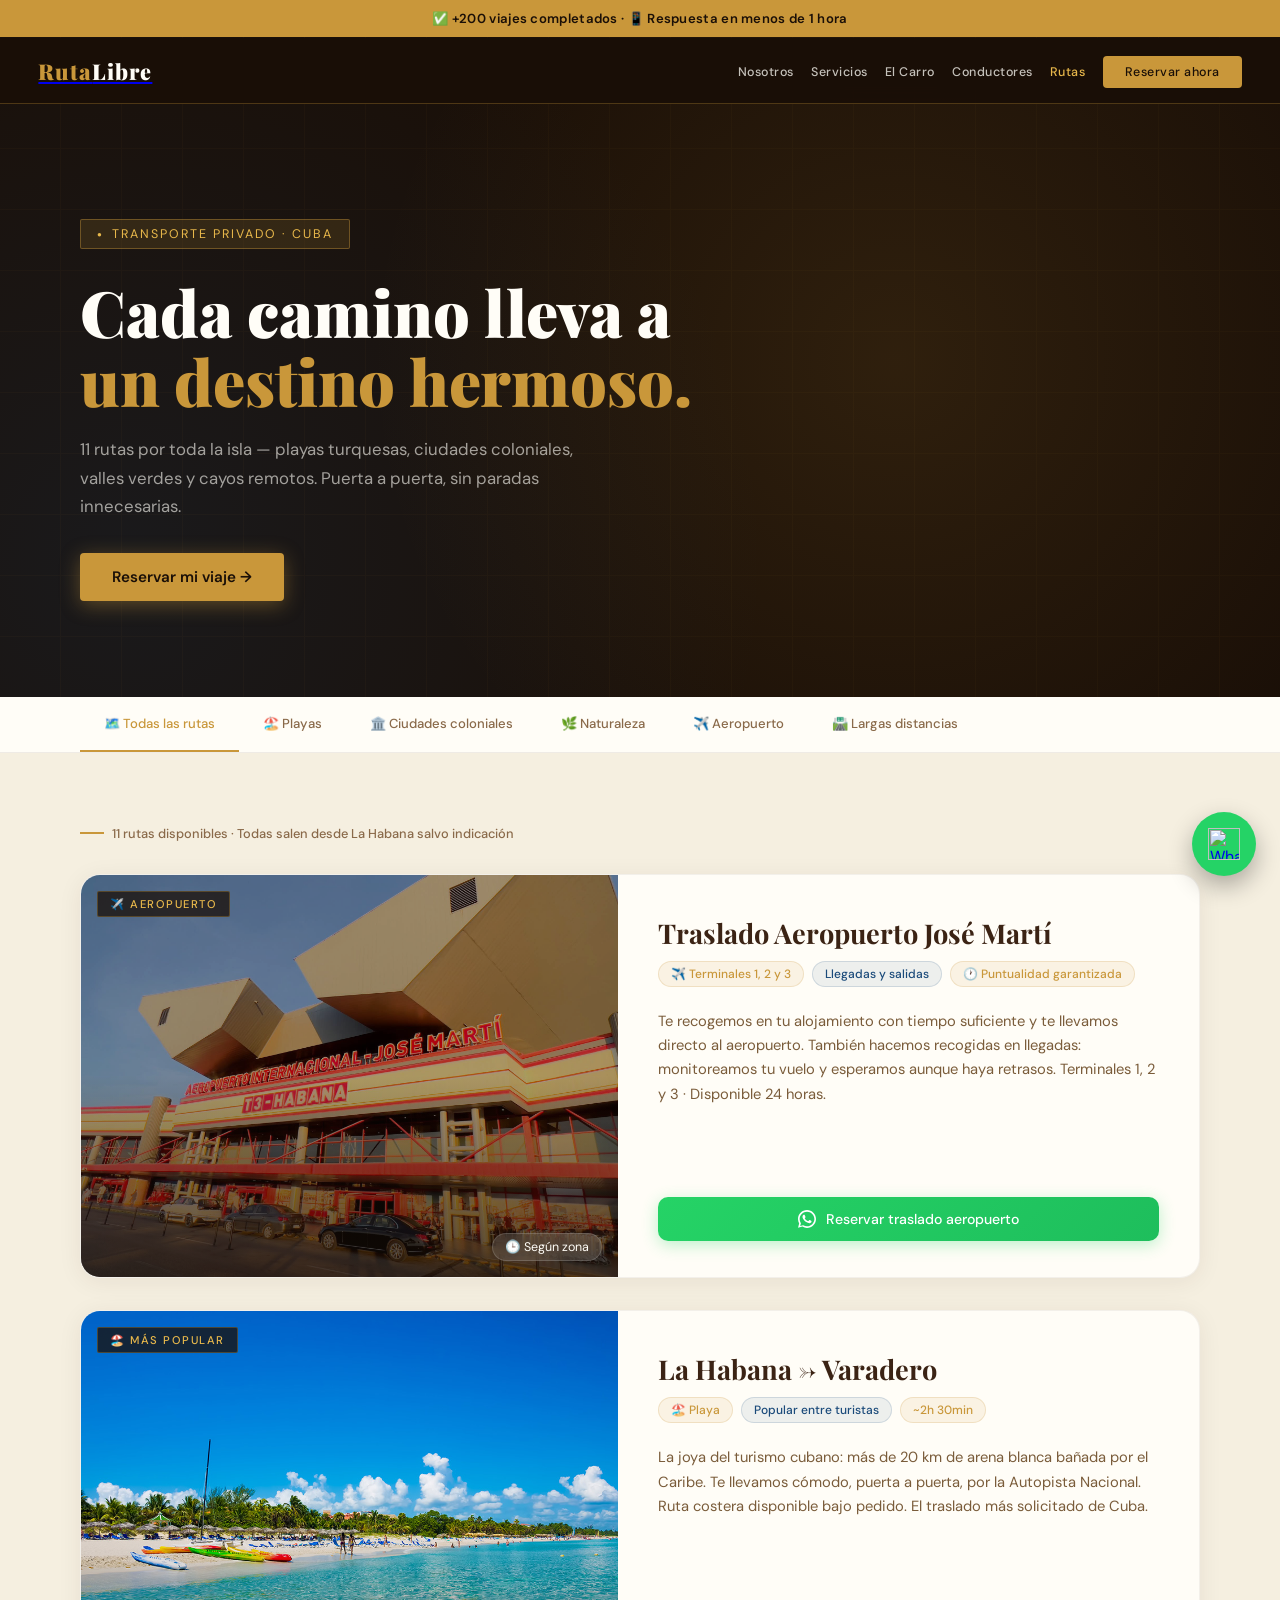
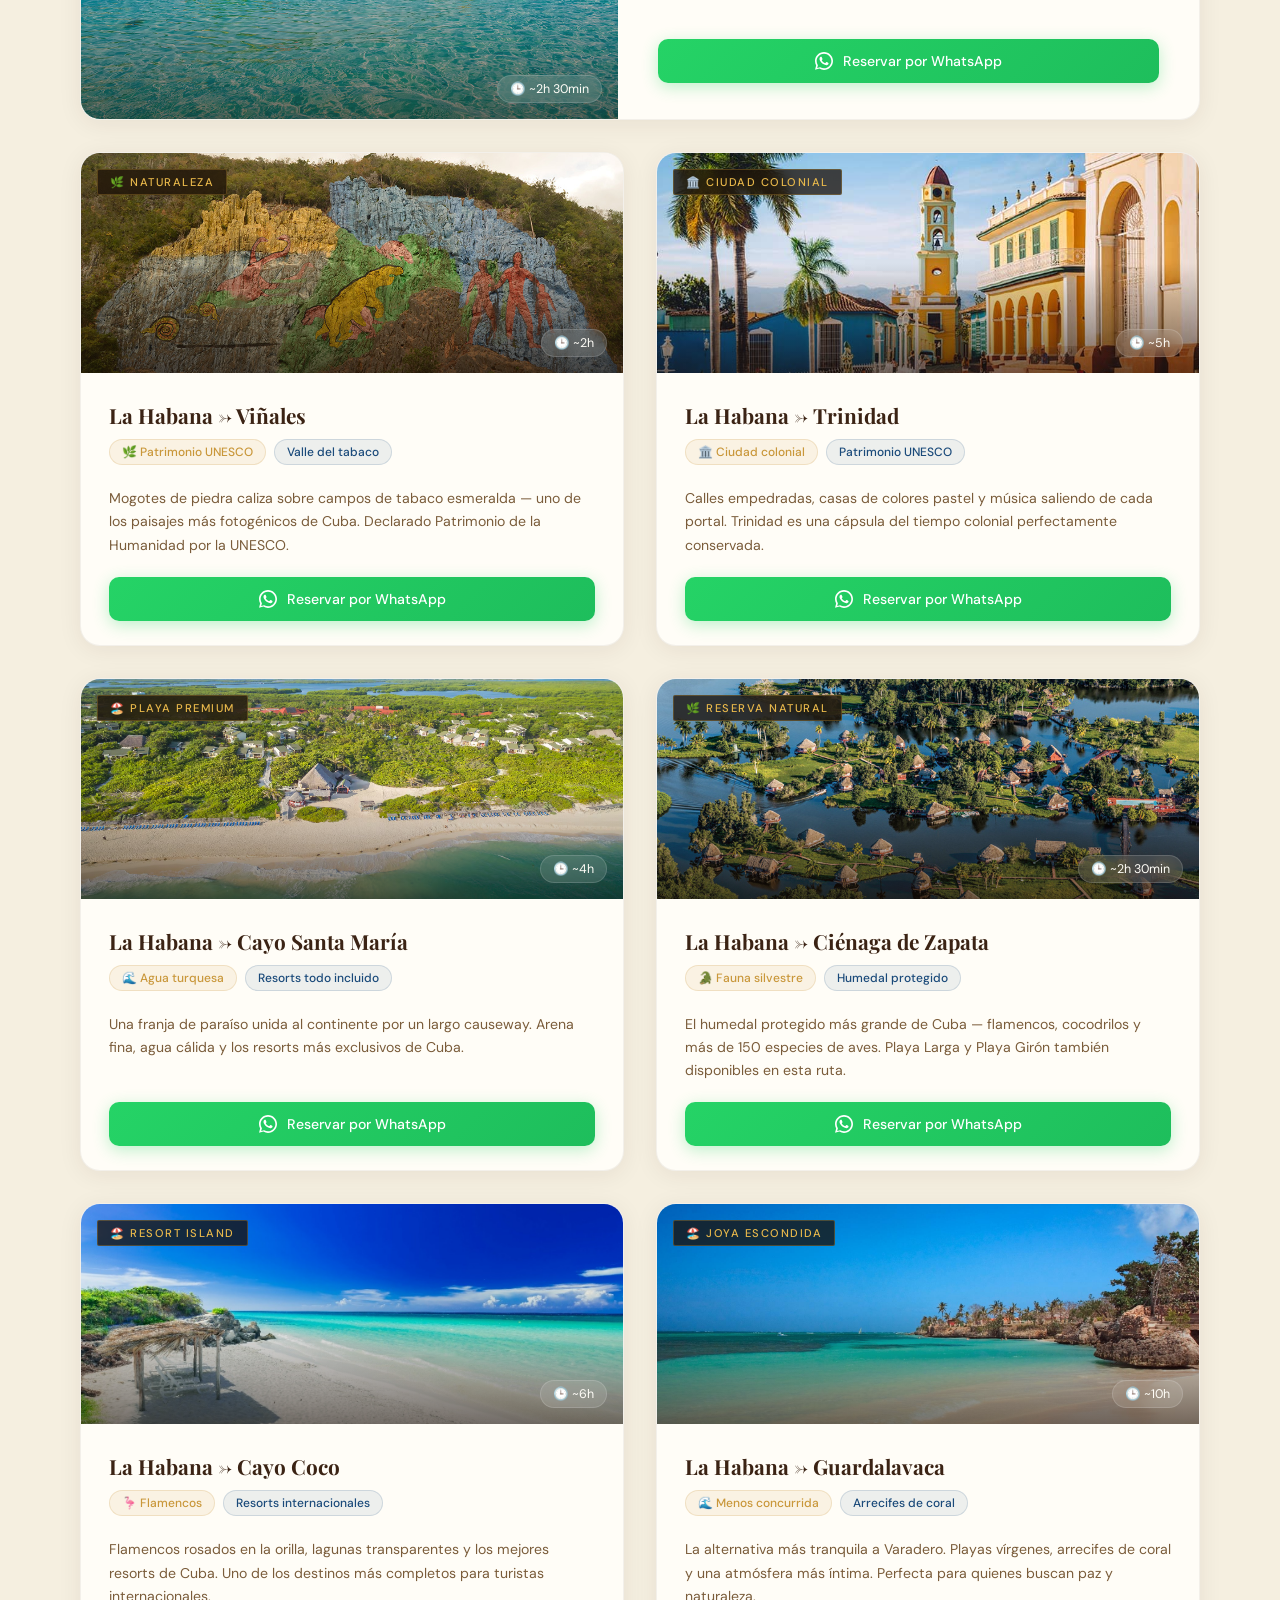
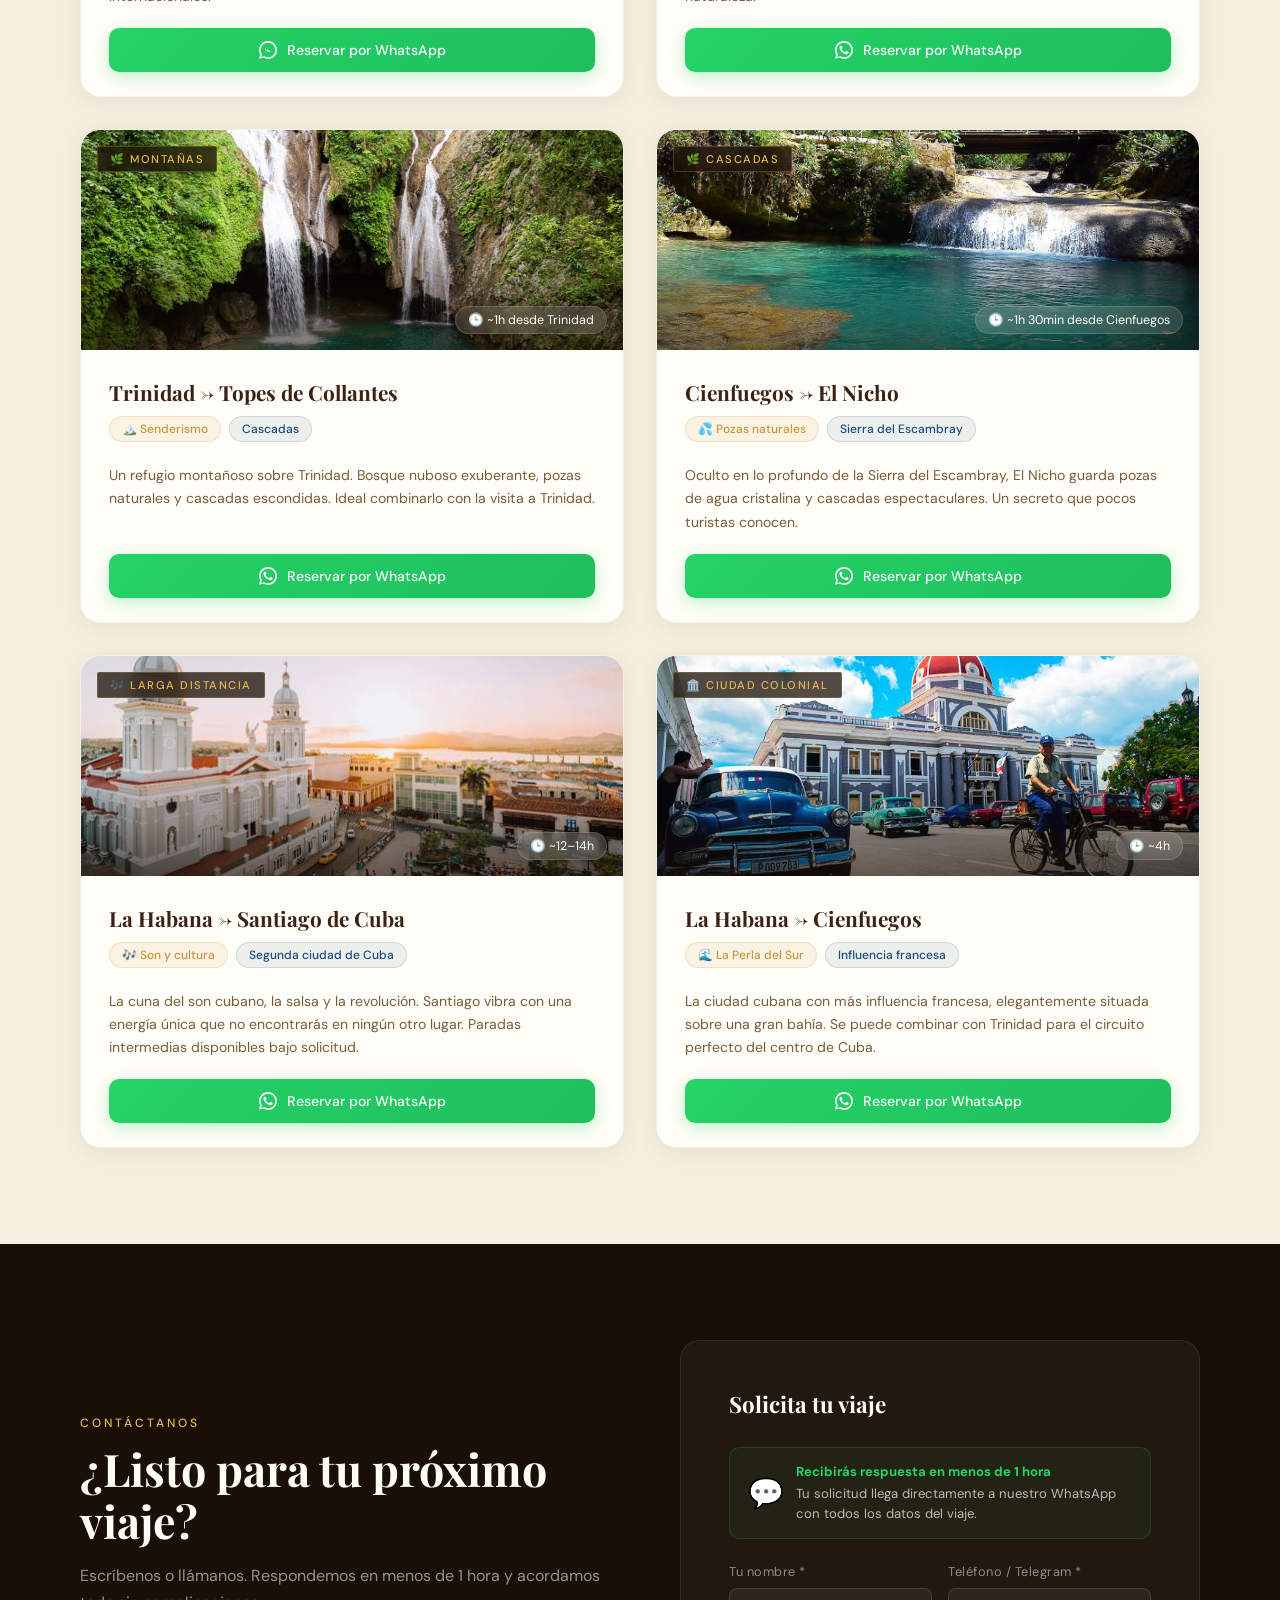
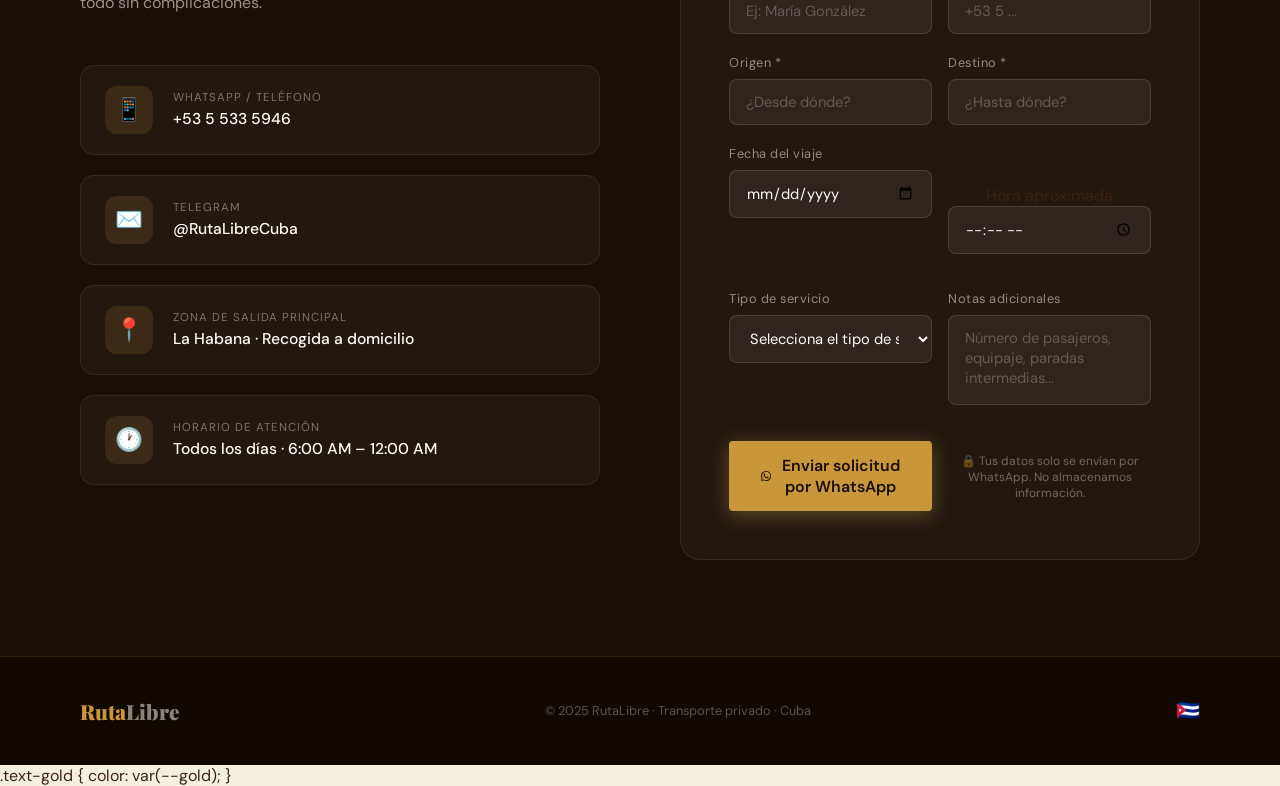
==== commit f2838c78: "Update modified files" ====
--- a/rutas.html
+++ b/rutas.html
@@ -1,6 +1,15 @@
-﻿<!DOCTYPE html>
+// Scroll fade-in
 <html lang="es">
 <head>
+  <!-- Google tag (gtag.js) -->
+<script async src="https://www.googletagmanager.com/gtag/js?id=G-T40NMLRCGF"></script>
+<script>
+  window.dataLayer = window.dataLayer || [];
+  function gtag(){dataLayer.push(arguments);}
+  gtag('js', new Date());
+
+  gtag('config', 'G-T40NMLRCGF');
+</script>
   <meta charset="UTF-8">
   <meta name="viewport" content="width=device-width, initial-scale=1.0">
 
@@ -8,105 +17,45 @@
        SEO PRIMARIO
   ════════════════════════════════════════════════ -->
   <title>Rutas de Transporte Privado en Cuba | RutaLibre — Varadero, Viñales, Trinidad y más</title>
-  <meta name="description" content="12 rutas y traslados de transporte privado por Cuba: aeropuerto, Varadero, Viñales, Trinidad, Santiago, Cayo Coco y más. Puerta a puerta desde La Habana." />
-  <meta name="robots" content="index, follow, max-image-preview:large" />
-  <meta name="author" content="RutaLibre Cuba" />
-  <meta name="theme-color" content="#1A0F07" />
-  <link rel="canonical" href="https://pepilloagricola.github.io/rutalibre/rutas.html" />
+  <meta name="description" content="11 rutas de transporte privado por Cuba: Varadero, Viñales, Trinidad, Santiago, Cayo Coco y más. Puerta a puerta desde La Habana. Reserva ahora por WhatsApp." />
+  <meta name="keywords" content="rutas Cuba transporte privado, La Habana Varadero taxi, transporte Viñales, viaje Trinidad Cuba, taxi La Habana aeropuerto, transporte turístico Cuba, traslado Cayo Coco" />
+  <meta name="robots" content="index, follow" />
+  <link rel="canonical" href="https://www.rutalibre.cu/rutas.html" />
 
   <!-- OPEN GRAPH -->
   <meta property="og:type" content="website" />
-  <meta property="og:title" content="12 Rutas y Traslados de Transporte Privado en Cuba — RutaLibre" />
+  <meta property="og:title" content="11 Rutas de Transporte Privado en Cuba — RutaLibre" />
   <meta property="og:description" content="Varadero, Viñales, Trinidad, Cayo Coco, Santiago y más. Traslados puerta a puerta con conductores de confianza." />
-  <meta property="og:url" content="https://pepilloagricola.github.io/rutalibre/rutas.html" />
-  <meta property="og:image" content="https://pepilloagricola.github.io/rutalibre/assets/Playa-de-Varadero-Cuba.jpg" />
-  <meta property="og:image:secure_url" content="https://pepilloagricola.github.io/rutalibre/assets/Playa-de-Varadero-Cuba.jpg" />
-  <meta property="og:image:type" content="image/jpeg" />
-  <meta property="og:image:width" content="950" />
-  <meta property="og:image:height" content="722" />
-  <meta property="og:image:alt" content="Playa de Varadero en Cuba, una de las rutas privadas de RutaLibre" />
+  <meta property="og:url" content="https://www.rutalibre.cu/rutas.html" />
+  <meta property="og:image" content="https://www.rutalibre.cu/assets/og-rutas.jpg" />
   <meta property="og:locale" content="es_CU" />
-  <meta property="og:site_name" content="RutaLibre Cuba" />
-
-  <meta name="twitter:card" content="summary_large_image" />
-  <meta name="twitter:title" content="12 Rutas y Traslados de Transporte Privado en Cuba — RutaLibre" />
-  <meta name="twitter:description" content="Varadero, Viñales, Trinidad, Cayo Coco, Santiago y más. Traslados puerta a puerta con conductores de confianza." />
-  <meta name="twitter:image" content="https://pepilloagricola.github.io/rutalibre/assets/Playa-de-Varadero-Cuba.jpg" />
-  <meta name="twitter:image:alt" content="Playa de Varadero en Cuba, una de las rutas privadas de RutaLibre" />
 
   <!-- SCHEMA.ORG — Lista de rutas (ItemList) -->
   <script type="application/ld+json">
   {
     "@context": "https://schema.org",
-    "@graph": [
-      {
-        "@type": "LocalBusiness",
-        "@id": "https://pepilloagricola.github.io/rutalibre/#business",
-        "name": "RutaLibre",
-        "url": "https://pepilloagricola.github.io/rutalibre/",
-        "image": "https://pepilloagricola.github.io/rutalibre/assets/taxy.jpg",
-        "telephone": "+5355335946",
-        "areaServed": {
-          "@type": "Country",
-          "name": "Cuba"
-        }
-      },
-      {
-        "@type": "ItemList",
-        "@id": "https://pepilloagricola.github.io/rutalibre/rutas.html#routes-list",
-        "name": "Rutas de transporte privado en Cuba — RutaLibre",
-        "description": "12 rutas y traslados de transporte privado disponibles en Cuba, con salida principal desde La Habana.",
-        "url": "https://pepilloagricola.github.io/rutalibre/rutas.html",
-        "numberOfItems": 12,
-        "itemListElement": [
-          {"@type":"ListItem","position":1,"item":{"@type":"Service","name":"Traslado Aeropuerto José Martí — Transporte privado","url":"https://pepilloagricola.github.io/rutalibre/rutas.html#airport","provider":{"@id":"https://pepilloagricola.github.io/rutalibre/#business"},"areaServed":{"@type":"Country","name":"Cuba"}}},
-          {"@type":"ListItem","position":2,"item":{"@type":"Service","name":"La Habana a Varadero — Transporte privado","url":"https://pepilloagricola.github.io/rutalibre/rutas.html#varadero","provider":{"@id":"https://pepilloagricola.github.io/rutalibre/#business"},"areaServed":{"@type":"Country","name":"Cuba"}}},
-          {"@type":"ListItem","position":3,"item":{"@type":"Service","name":"La Habana a Viñales — Transporte privado","url":"https://pepilloagricola.github.io/rutalibre/rutas.html#vinales","provider":{"@id":"https://pepilloagricola.github.io/rutalibre/#business"},"areaServed":{"@type":"Country","name":"Cuba"}}},
-          {"@type":"ListItem","position":4,"item":{"@type":"Service","name":"La Habana a Trinidad — Transporte privado","url":"https://pepilloagricola.github.io/rutalibre/rutas.html#trinidad","provider":{"@id":"https://pepilloagricola.github.io/rutalibre/#business"},"areaServed":{"@type":"Country","name":"Cuba"}}},
-          {"@type":"ListItem","position":5,"item":{"@type":"Service","name":"La Habana a Cayo Santa María — Transporte privado","url":"https://pepilloagricola.github.io/rutalibre/rutas.html#cayo-santa-maria","provider":{"@id":"https://pepilloagricola.github.io/rutalibre/#business"},"areaServed":{"@type":"Country","name":"Cuba"}}},
-          {"@type":"ListItem","position":6,"item":{"@type":"Service","name":"La Habana a Ciénaga de Zapata — Transporte privado","url":"https://pepilloagricola.github.io/rutalibre/rutas.html#zapata","provider":{"@id":"https://pepilloagricola.github.io/rutalibre/#business"},"areaServed":{"@type":"Country","name":"Cuba"}}},
-          {"@type":"ListItem","position":7,"item":{"@type":"Service","name":"La Habana a Cayo Coco — Transporte privado","url":"https://pepilloagricola.github.io/rutalibre/rutas.html#cayo-coco","provider":{"@id":"https://pepilloagricola.github.io/rutalibre/#business"},"areaServed":{"@type":"Country","name":"Cuba"}}},
-          {"@type":"ListItem","position":8,"item":{"@type":"Service","name":"La Habana a Guardalavaca — Transporte privado","url":"https://pepilloagricola.github.io/rutalibre/rutas.html#guardalavaca","provider":{"@id":"https://pepilloagricola.github.io/rutalibre/#business"},"areaServed":{"@type":"Country","name":"Cuba"}}},
-          {"@type":"ListItem","position":9,"item":{"@type":"Service","name":"Trinidad a Topes de Collantes — Transporte privado","url":"https://pepilloagricola.github.io/rutalibre/rutas.html#topes-de-collantes","provider":{"@id":"https://pepilloagricola.github.io/rutalibre/#business"},"areaServed":{"@type":"Country","name":"Cuba"}}},
-          {"@type":"ListItem","position":10,"item":{"@type":"Service","name":"Cienfuegos a El Nicho — Transporte privado","url":"https://pepilloagricola.github.io/rutalibre/rutas.html#el-nicho","provider":{"@id":"https://pepilloagricola.github.io/rutalibre/#business"},"areaServed":{"@type":"Country","name":"Cuba"}}},
-          {"@type":"ListItem","position":11,"item":{"@type":"Service","name":"La Habana a Santiago de Cuba — Transporte privado","url":"https://pepilloagricola.github.io/rutalibre/rutas.html#santiago","provider":{"@id":"https://pepilloagricola.github.io/rutalibre/#business"},"areaServed":{"@type":"Country","name":"Cuba"}}},
-          {"@type":"ListItem","position":12,"item":{"@type":"Service","name":"La Habana a Cienfuegos — Transporte privado","url":"https://pepilloagricola.github.io/rutalibre/rutas.html#cienfuegos","provider":{"@id":"https://pepilloagricola.github.io/rutalibre/#business"},"areaServed":{"@type":"Country","name":"Cuba"}}}
-        ]
-      },
-      {
-        "@type": "BreadcrumbList",
-        "@id": "https://pepilloagricola.github.io/rutalibre/rutas.html#breadcrumbs",
-        "itemListElement": [
-          {
-            "@type": "ListItem",
-            "position": 1,
-            "name": "Inicio",
-            "item": "https://pepilloagricola.github.io/rutalibre/"
-          },
-          {
-            "@type": "ListItem",
-            "position": 2,
-            "name": "Rutas",
-            "item": "https://pepilloagricola.github.io/rutalibre/rutas.html"
-          }
-        ]
-      }
+    "@type": "ItemList",
+    "name": "Rutas de transporte privado en Cuba — RutaLibre",
+    "description": "Lista de rutas de transporte privado disponibles en Cuba",
+    "numberOfItems": 11,
+    "itemListElement": [
+      {"@type":"ListItem","position":1,"name":"La Habana a Varadero — Transporte privado","url":"https://www.rutalibre.cu/rutas.html#varadero"},
+      {"@type":"ListItem","position":2,"name":"La Habana a Viñales — Transporte privado","url":"https://www.rutalibre.cu/rutas.html#vinales"},
+      {"@type":"ListItem","position":3,"name":"La Habana a Trinidad — Transporte privado","url":"https://www.rutalibre.cu/rutas.html#trinidad"},
+      {"@type":"ListItem","position":4,"name":"La Habana a Cayo Santa María — Transporte privado","url":"https://www.rutalibre.cu/rutas.html#cayo-santa-maria"},
+      {"@type":"ListItem","position":5,"name":"La Habana a Santiago de Cuba — Transporte privado","url":"https://www.rutalibre.cu/rutas.html#santiago"}
     ]
   }
   </script>
 
-  <link rel="preconnect" href="https://fonts.googleapis.com">
-  <link rel="preconnect" href="https://fonts.gstatic.com" crossorigin>
   <link href="https://fonts.googleapis.com/css2?family=Playfair+Display:wght@700;900&family=DM+Sans:wght@300;400;500&display=swap" rel="stylesheet">
   <link rel="stylesheet" href="css/styles.css">
-  <link rel="stylesheet" href="css/mobile.css">
 </head>
 <body>
-  <a href="#inicio" class="skip-link" data-i18n="skip_content">Saltar al contenido</a>
 
   <!-- BARRA DE CONFIANZA -->
   <div class="trust-bar">
-    <span data-i18n="trust_bar">✅ +200 viajes completados · 📱 Respuesta en menos de 1 hora</span>
+    ✅ +200 viajes completados · 📱 Respuesta en menos de 1 hora
   </div>
 
   <!-- NAV -->
@@ -115,174 +64,484 @@
       <div class="nav-logo">Ruta<span>Libre</span></div>
     </a>
     <ul>
-      <li><a href="index.html#nosotros" data-i18n="nav_nosotros">Nosotros</a></li>
-      <li><a href="index.html#servicios" data-i18n="nav_servicios">Servicios</a></li>
-      <li><a href="index.html#como-funciona" data-i18n="nav_como_funciona">Cómo funciona</a></li>
-      <li><a href="index.html#carro" data-i18n="nav_carro">El Carro</a></li>
-      <li><a href="index.html#conductores" data-i18n="nav_conductores">Conductores</a></li>
-      <li><a href="rutas.html" class="nav-link-active" data-i18n="nav_rutas">Rutas</a></li>
-      <li><a href="index.html#preguntas" data-i18n="nav_preguntas">Preguntas</a></li>
-      <li><a href="#travelForm" class="nav-cta" data-i18n="nav_reservar">Reservar ahora</a></li>
+      <li><a href="index.html#nosotros">Nosotros</a></li>
+      <li><a href="index.html#servicios">Servicios</a></li>
+      <li><a href="index.html#carro">El Carro</a></li>
+      <li><a href="index.html#conductores">Conductores</a></li>
+      <li><a href="rutas.html" class="nav-link-active">Rutas</a></li>
+      <li><a href="#contacto" class="nav-cta">Reservar ahora</a></li>
     </ul>
   </nav>
 
   <!-- HERO -->
-  <section class="routes-hero" id="inicio">
+  <section class="routes-hero">
     <div class="routes-hero-inner fade-in">
-      <div class="hero-badge" data-i18n="routes_hero_badge">Transporte Privado · Cuba</div>
-      <h1><span data-i18n="routes_hero_h1a">Cada camino lleva a</span><br><em data-i18n="routes_hero_h1em">un destino hermoso.</em></h1>
-      <p data-i18n="routes_hero_p">
-        12 rutas y traslados por toda la isla — playas turquesas, ciudades coloniales,
+      <div class="hero-badge">Transporte Privado · Cuba</div>
+      <h1>Cada camino lleva a<br><em>un destino hermoso.</em></h1>
+      <p>
+        11 rutas por toda la isla — playas turquesas, ciudades coloniales,
         valles verdes y cayos remotos. Puerta a puerta, sin paradas innecesarias.
       </p>
-      <a href="#travelForm" class="btn-primary btn-inline" data-i18n="routes_hero_btn">Reservar mi viaje →</a>
+      <a href="#contacto" class="btn-primary btn-inline">Reservar mi viaje →</a>
     </div>
   </section>
 
   <!-- FILTROS -->
   <div class="filter-bar">
     <div class="filter-bar-inner">
-      <button class="filter-btn active" data-filter="all" data-i18n="filter_all">🗺️ Todas las rutas</button>
-      <button class="filter-btn" data-filter="playa" data-i18n="filter_playa">🏖️ Playas</button>
-      <button class="filter-btn" data-filter="colonial" data-i18n="filter_colonial">🏛️ Ciudades coloniales</button>
-      <button class="filter-btn" data-filter="naturaleza" data-i18n="filter_naturaleza">🌿 Naturaleza</button>
-      <button class="filter-btn" data-filter="aeropuerto" data-i18n="filter_aeropuerto">✈️ Aeropuerto</button>
-      <button class="filter-btn" data-filter="larga" data-i18n="filter_larga">🛣️ Largas distancias</button>
+      <button class="filter-btn active" data-filter="all">🗺️ Todas las rutas</button>
+      <button class="filter-btn" data-filter="playa">🏖️ Playas</button>
+      <button class="filter-btn" data-filter="colonial">🏛️ Ciudades coloniales</button>
+      <button class="filter-btn" data-filter="naturaleza">🌿 Naturaleza</button>
+      <button class="filter-btn" data-filter="aeropuerto">✈️ Aeropuerto</button>
+      <button class="filter-btn" data-filter="larga">🛣️ Largas distancias</button>
     </div>
   </div>
 
   <!-- RUTAS -->
   <section class="routes-section">
-    <div class="routes-count" id="routeCount">12 rutas y traslados disponibles · Todas salen desde La Habana salvo indicación</div>
-    <div class="routes-grid" id="routesGrid"></div><!-- /routes-grid -->
+    <div class="routes-count" id="routeCount">11 rutas disponibles · Todas salen desde La Habana salvo indicación</div>
+    <div class="routes-grid" id="routesGrid">
+     
+      <!-- AIRPORT -->
+      <article class="dest-card featured fade-in" data-category="aeropuerto">
+        <div class="dest-img-wrap">
+          <img src="assets/Areopuerto.jpg" alt="Traslado aeropuerto José Martí La Habana" loading="lazy" class="img-dark">
+          <div class="dest-img-overlay"></div>
+          <span class="dest-badge">✈️ Aeropuerto</span>
+          <span class="dest-time-badge">🕒 Según zona</span>
+        </div>
+        <div class="dest-content">
+          <h2>Traslado Aeropuerto José Martí</h2>
+          <div class="dest-pills">
+            <span class="dest-pill">✈️ Terminales 1, 2 y 3</span>
+            <span class="dest-pill blue">Llegadas y salidas</span>
+            <span class="dest-pill">🕐 Puntualidad garantizada</span>
+          </div>
+          <p>
+            Te recogemos en tu alojamiento con tiempo suficiente y te llevamos directo al aeropuerto.
+            También hacemos recogidas en llegadas: monitoreamos tu vuelo y esperamos aunque haya retrasos.
+            Terminales 1, 2 y 3 · Disponible 24 horas.
+          </p>
+          <a href="https://wa.me/5355335946?text=Hola%20RutaLibre!%20Necesito%20un%20traslado%20al%20aeropuerto%20✈️%0A%0APor%20favor%20indíquenme%20disponibilidad%20y%20precio%20según%20mi%20zona."
+             class="dest-btn" target="_blank" rel="noopener">
+             <svg viewBox="0 0 24 24" fill="currentColor"><path d="M17.472 14.382c-.297-.149-1.758-.867-2.03-.967-.273-.099-.471-.148-.67.15-.197.297-.767.966-.94 1.164-.173.199-.347.223-.644.075-.297-.15-1.255-.463-2.39-1.475-.883-.788-1.48-1.761-1.653-2.059-.173-.297-.018-.458.13-.606.134-.133.298-.347.446-.52.149-.174.198-.298.298-.497.099-.198.05-.371-.025-.52-.075-.149-.669-1.612-.916-2.207-.242-.579-.487-.5-.669-.51-.173-.008-.371-.01-.57-.01-.198 0-.52.074-.792.372-.272.297-1.04 1.016-1.04 2.479 0 1.462 1.065 2.875 1.213 3.074.149.198 2.096 3.2 5.077 4.487.709.306 1.262.489 1.694.625.712.227 1.36.195 1.871.118.571-.085 1.758-.719 2.006-1.413.248-.694.248-1.289.173-1.413-.074-.124-.272-.198-.57-.347z"/><path d="M12 0C5.373 0 0 5.373 0 12c0 2.123.554 4.116 1.523 5.847L.057 23.5l5.799-1.52A11.93 11.93 0 0012 24c6.627 0 12-5.373 12-12S18.627 0 12 0zm0 21.818a9.797 9.797 0 01-4.997-1.373l-.359-.213-3.722.976.993-3.628-.234-.373A9.757 9.757 0 012.182 12C2.182 6.57 6.57 2.182 12 2.182S21.818 6.57 21.818 12 17.43 21.818 12 21.818z"/></svg>
+             Reservar traslado aeropuerto
+          </a>
+        </div>
+      </article>
+      
+      <!-- VARADERO (featured) -->
+      <article class="dest-card featured fade-in" id="varadero" data-category="playa">
+        <div class="dest-img-wrap">
+          <img src="assets/Playa-de-Varadero-Cuba.jpg" alt="Playa de Varadero Cuba — transporte privado desde La Habana" loading="lazy">
+          <div class="dest-img-overlay"></div>
+          <span class="dest-badge">🏖️ Más popular</span>
+          <span class="dest-time-badge">🕒 ~2h 30min</span>
+        </div>
+        <div class="dest-content">
+          <h2>La Habana → Varadero</h2>
+          <div class="dest-pills">
+            <span class="dest-pill">🏖️ Playa</span>
+            <span class="dest-pill blue">Popular entre turistas</span>
+            <span class="dest-pill">~2h 30min</span>
+          </div>
+          <p>
+            La joya del turismo cubano: más de 20 km de arena blanca bañada por el Caribe.
+            Te llevamos cómodo, puerta a puerta, por la Autopista Nacional.
+            Ruta costera disponible bajo pedido. El traslado más solicitado de Cuba.
+          </p>
+          <a href="https://wa.me/5355335946?text=Hola%20RutaLibre!%20Quiero%20reservar%20un%20viaje%20🚗%0A%0A*Ruta:*%20La%20Habana%20→%20Varadero%0A%0APor%20favor%20indíquenme%20disponibilidad%20y%20precio."
+             class="dest-btn" target="_blank" rel="noopener">
+             <svg viewBox="0 0 24 24" fill="currentColor"><path d="M17.472 14.382c-.297-.149-1.758-.867-2.03-.967-.273-.099-.471-.148-.67.15-.197.297-.767.966-.94 1.164-.173.199-.347.223-.644.075-.297-.15-1.255-.463-2.39-1.475-.883-.788-1.48-1.761-1.653-2.059-.173-.297-.018-.458.13-.606.134-.133.298-.347.446-.52.149-.174.198-.298.298-.497.099-.198.05-.371-.025-.52-.075-.149-.669-1.612-.916-2.207-.242-.579-.487-.5-.669-.51-.173-.008-.371-.01-.57-.01-.198 0-.52.074-.792.372-.272.297-1.04 1.016-1.04 2.479 0 1.462 1.065 2.875 1.213 3.074.149.198 2.096 3.2 5.077 4.487.709.306 1.262.489 1.694.625.712.227 1.36.195 1.871.118.571-.085 1.758-.719 2.006-1.413.248-.694.248-1.289.173-1.413-.074-.124-.272-.198-.57-.347z"/><path d="M12 0C5.373 0 0 5.373 0 12c0 2.123.554 4.116 1.523 5.847L.057 23.5l5.799-1.52A11.93 11.93 0 0012 24c6.627 0 12-5.373 12-12S18.627 0 12 0zm0 21.818a9.797 9.797 0 01-4.997-1.373l-.359-.213-3.722.976.993-3.628-.234-.373A9.757 9.757 0 012.182 12C2.182 6.57 6.57 2.182 12 2.182S21.818 6.57 21.818 12 17.43 21.818 12 21.818z"/></svg>
+             Reservar por WhatsApp
+          </a>
+        </div>
+      </article>
+
+      <!-- VIÑALES -->
+      <article class="dest-card fade-in" id="vinales" data-category="naturaleza">
+        <div class="dest-img-wrap">
+          <img src="assets/mural-vinales.jpg" alt="Valle de Viñales Cuba — transporte privado desde La Habana" loading="lazy">
+          <div class="dest-img-overlay"></div>
+          <span class="dest-badge">🌿 Naturaleza</span>
+          <span class="dest-time-badge">🕒 ~2h</span>
+        </div>
+        <div class="dest-content">
+          <h2>La Habana → Viñales</h2>
+          <div class="dest-pills">
+            <span class="dest-pill">🌿 Patrimonio UNESCO</span>
+            <span class="dest-pill blue">Valle del tabaco</span>
+          </div>
+          <p>
+            Mogotes de piedra caliza sobre campos de tabaco esmeralda — uno de los paisajes más
+            fotogénicos de Cuba. Declarado Patrimonio de la Humanidad por la UNESCO.
+          </p>
+          <a href="https://wa.me/5355335946?text=Hola%20RutaLibre!%20Quiero%20reservar%20un%20viaje%20🚗%0A%0A*Ruta:*%20La%20Habana%20→%20Viñales%0A%0APor%20favor%20indíquenme%20disponibilidad%20y%20precio."
+             class="dest-btn" target="_blank" rel="noopener">
+             <svg viewBox="0 0 24 24" fill="currentColor"><path d="M17.472 14.382c-.297-.149-1.758-.867-2.03-.967-.273-.099-.471-.148-.67.15-.197.297-.767.966-.94 1.164-.173.199-.347.223-.644.075-.297-.15-1.255-.463-2.39-1.475-.883-.788-1.48-1.761-1.653-2.059-.173-.297-.018-.458.13-.606.134-.133.298-.347.446-.52.149-.174.198-.298.298-.497.099-.198.05-.371-.025-.52-.075-.149-.669-1.612-.916-2.207-.242-.579-.487-.5-.669-.51-.173-.008-.371-.01-.57-.01-.198 0-.52.074-.792.372-.272.297-1.04 1.016-1.04 2.479 0 1.462 1.065 2.875 1.213 3.074.149.198 2.096 3.2 5.077 4.487.709.306 1.262.489 1.694.625.712.227 1.36.195 1.871.118.571-.085 1.758-.719 2.006-1.413.248-.694.248-1.289.173-1.413-.074-.124-.272-.198-.57-.347z"/><path d="M12 0C5.373 0 0 5.373 0 12c0 2.123.554 4.116 1.523 5.847L.057 23.5l5.799-1.52A11.93 11.93 0 0012 24c6.627 0 12-5.373 12-12S18.627 0 12 0zm0 21.818a9.797 9.797 0 01-4.997-1.373l-.359-.213-3.722.976.993-3.628-.234-.373A9.757 9.757 0 012.182 12C2.182 6.57 6.57 2.182 12 2.182S21.818 6.57 21.818 12 17.43 21.818 12 21.818z"/></svg>
+             Reservar por WhatsApp
+          </a>
+        </div>
+      </article>
+
+      <!-- TRINIDAD -->
+      <article class="dest-card fade-in" id="trinidad" data-category="colonial">
+        <div class="dest-img-wrap">
+          <img src="assets/trinidad-cuba-old-centre.jpg" alt="Trinidad ciudad colonial Cuba — transporte desde La Habana" loading="lazy">
+          <div class="dest-img-overlay"></div>
+          <span class="dest-badge">🏛️ Ciudad colonial</span>
+          <span class="dest-time-badge">🕒 ~5h</span>
+        </div>
+        <div class="dest-content">
+          <h2>La Habana → Trinidad</h2>
+          <div class="dest-pills">
+            <span class="dest-pill">🏛️ Ciudad colonial</span>
+            <span class="dest-pill blue">Patrimonio UNESCO</span>
+          </div>
+          <p>
+            Calles empedradas, casas de colores pastel y música saliendo de cada portal.
+            Trinidad es una cápsula del tiempo colonial perfectamente conservada.
+          </p>
+          <a href="https://wa.me/5355335946?text=Hola%20RutaLibre!%20Quiero%20reservar%20un%20viaje%20🚗%0A%0A*Ruta:*%20La%20Habana%20→%20Trinidad%0A%0APor%20favor%20indíquenme%20disponibilidad%20y%20precio."
+             class="dest-btn" target="_blank" rel="noopener">
+             <svg viewBox="0 0 24 24" fill="currentColor"><path d="M17.472 14.382c-.297-.149-1.758-.867-2.03-.967-.273-.099-.471-.148-.67.15-.197.297-.767.966-.94 1.164-.173.199-.347.223-.644.075-.297-.15-1.255-.463-2.39-1.475-.883-.788-1.48-1.761-1.653-2.059-.173-.297-.018-.458.13-.606.134-.133.298-.347.446-.52.149-.174.198-.298.298-.497.099-.198.05-.371-.025-.52-.075-.149-.669-1.612-.916-2.207-.242-.579-.487-.5-.669-.51-.173-.008-.371-.01-.57-.01-.198 0-.52.074-.792.372-.272.297-1.04 1.016-1.04 2.479 0 1.462 1.065 2.875 1.213 3.074.149.198 2.096 3.2 5.077 4.487.709.306 1.262.489 1.694.625.712.227 1.36.195 1.871.118.571-.085 1.758-.719 2.006-1.413.248-.694.248-1.289.173-1.413-.074-.124-.272-.198-.57-.347z"/><path d="M12 0C5.373 0 0 5.373 0 12c0 2.123.554 4.116 1.523 5.847L.057 23.5l5.799-1.52A11.93 11.93 0 0012 24c6.627 0 12-5.373 12-12S18.627 0 12 0zm0 21.818a9.797 9.797 0 01-4.997-1.373l-.359-.213-3.722.976.993-3.628-.234-.373A9.757 9.757 0 012.182 12C2.182 6.57 6.57 2.182 12 2.182S21.818 6.57 21.818 12 17.43 21.818 12 21.818z"/></svg>
+             Reservar por WhatsApp
+          </a>
+        </div>
+      </article>
+
+      <!-- CAYO SANTA MARÍA -->
+      <article class="dest-card fade-in" id="cayo-santa-maria" data-category="playa">
+        <div class="dest-img-wrap">
+          <img src="assets/cayo santa maria.avif" alt="Cayo Santa María Cuba — transporte privado" loading="lazy">
+          <div class="dest-img-overlay"></div>
+          <span class="dest-badge">🏖️ Playa premium</span>
+          <span class="dest-time-badge">🕒 ~4h</span>
+        </div>
+        <div class="dest-content">
+          <h2>La Habana → Cayo Santa María</h2>
+          <div class="dest-pills">
+            <span class="dest-pill">🌊 Agua turquesa</span>
+            <span class="dest-pill blue">Resorts todo incluido</span>
+          </div>
+          <p>
+            Una franja de paraíso unida al continente por un largo causeway.
+            Arena fina, agua cálida y los resorts más exclusivos de Cuba.
+          </p>
+          <a href="https://wa.me/5355335946?text=Hola%20RutaLibre!%20Quiero%20reservar%20un%20viaje%20🚗%0A%0A*Ruta:*%20La%20Habana%20→%20Cayo%20Santa%20María%0A%0APor%20favor%20indíquenme%20disponibilidad%20y%20precio."
+             class="dest-btn" target="_blank" rel="noopener">
+             <svg viewBox="0 0 24 24" fill="currentColor"><path d="M17.472 14.382c-.297-.149-1.758-.867-2.03-.967-.273-.099-.471-.148-.67.15-.197.297-.767.966-.94 1.164-.173.199-.347.223-.644.075-.297-.15-1.255-.463-2.39-1.475-.883-.788-1.48-1.761-1.653-2.059-.173-.297-.018-.458.13-.606.134-.133.298-.347.446-.52.149-.174.198-.298.298-.497.099-.198.05-.371-.025-.52-.075-.149-.669-1.612-.916-2.207-.242-.579-.487-.5-.669-.51-.173-.008-.371-.01-.57-.01-.198 0-.52.074-.792.372-.272.297-1.04 1.016-1.04 2.479 0 1.462 1.065 2.875 1.213 3.074.149.198 2.096 3.2 5.077 4.487.709.306 1.262.489 1.694.625.712.227 1.36.195 1.871.118.571-.085 1.758-.719 2.006-1.413.248-.694.248-1.289.173-1.413-.074-.124-.272-.198-.57-.347z"/><path d="M12 0C5.373 0 0 5.373 0 12c0 2.123.554 4.116 1.523 5.847L.057 23.5l5.799-1.52A11.93 11.93 0 0012 24c6.627 0 12-5.373 12-12S18.627 0 12 0zm0 21.818a9.797 9.797 0 01-4.997-1.373l-.359-.213-3.722.976.993-3.628-.234-.373A9.757 9.757 0 012.182 12C2.182 6.57 6.57 2.182 12 2.182S21.818 6.57 21.818 12 17.43 21.818 12 21.818z"/></svg>
+             Reservar por WhatsApp
+          </a>
+        </div>
+      </article>
+
+      <!-- ZAPATA -->
+      <article class="dest-card fade-in" data-category="naturaleza">
+        <div class="dest-img-wrap">
+          <img src="assets/cienaga de zapata.jpg" alt="Ciénaga de Zapata Cuba naturaleza" loading="lazy">
+          <div class="dest-img-overlay"></div>
+          <span class="dest-badge">🌿 Reserva natural</span>
+          <span class="dest-time-badge">🕒 ~2h 30min</span>
+        </div>
+        <div class="dest-content">
+          <h2>La Habana → Ciénaga de Zapata</h2>
+          <div class="dest-pills">
+            <span class="dest-pill">🐊 Fauna silvestre</span>
+            <span class="dest-pill blue">Humedal protegido</span>
+          </div>
+          <p>
+            El humedal protegido más grande de Cuba — flamencos, cocodrilos y más de 150 especies de aves.
+            Playa Larga y Playa Girón también disponibles en esta ruta.
+          </p>
+          <a href="https://wa.me/5355335946?text=Hola%20RutaLibre!%20Quiero%20reservar%20un%20viaje%20🚗%0A%0A*Ruta:*%20La%20Habana%20→%20Ciénaga%20de%20Zapata%0A%0APor%20favor%20indíquenme%20disponibilidad%20y%20precio."
+             class="dest-btn" target="_blank" rel="noopener">
+             <svg viewBox="0 0 24 24" fill="currentColor"><path d="M17.472 14.382c-.297-.149-1.758-.867-2.03-.967-.273-.099-.471-.148-.67.15-.197.297-.767.966-.94 1.164-.173.199-.347.223-.644.075-.297-.15-1.255-.463-2.39-1.475-.883-.788-1.48-1.761-1.653-2.059-.173-.297-.018-.458.13-.606.134-.133.298-.347.446-.52.149-.174.198-.298.298-.497.099-.198.05-.371-.025-.52-.075-.149-.669-1.612-.916-2.207-.242-.579-.487-.5-.669-.51-.173-.008-.371-.01-.57-.01-.198 0-.52.074-.792.372-.272.297-1.04 1.016-1.04 2.479 0 1.462 1.065 2.875 1.213 3.074.149.198 2.096 3.2 5.077 4.487.709.306 1.262.489 1.694.625.712.227 1.36.195 1.871.118.571-.085 1.758-.719 2.006-1.413.248-.694.248-1.289.173-1.413-.074-.124-.272-.198-.57-.347z"/><path d="M12 0C5.373 0 0 5.373 0 12c0 2.123.554 4.116 1.523 5.847L.057 23.5l5.799-1.52A11.93 11.93 0 0012 24c6.627 0 12-5.373 12-12S18.627 0 12 0zm0 21.818a9.797 9.797 0 01-4.997-1.373l-.359-.213-3.722.976.993-3.628-.234-.373A9.757 9.757 0 012.182 12C2.182 6.57 6.57 2.182 12 2.182S21.818 6.57 21.818 12 17.43 21.818 12 21.818z"/></svg>
+             Reservar por WhatsApp
+          </a>
+        </div>
+      </article>
+
+      <!-- CAYO COCO -->
+      <article class="dest-card fade-in" data-category="playa">
+        <div class="dest-img-wrap">
+          <img src="assets/cayo coco.jpg" alt="Cayo Coco Cuba playa resort" loading="lazy">
+          <div class="dest-img-overlay"></div>
+          <span class="dest-badge">🏖️ Resort island</span>
+          <span class="dest-time-badge">🕒 ~6h</span>
+        </div>
+        <div class="dest-content">
+          <h2>La Habana → Cayo Coco</h2>
+          <div class="dest-pills">
+            <span class="dest-pill">🦩 Flamencos</span>
+            <span class="dest-pill blue">Resorts internacionales</span>
+          </div>
+          <p>
+            Flamencos rosados en la orilla, lagunas transparentes y los mejores resorts de Cuba.
+            Uno de los destinos más completos para turistas internacionales.
+          </p>
+          <a href="https://wa.me/5355335946?text=Hola%20RutaLibre!%20Quiero%20reservar%20un%20viaje%20🚗%0A%0A*Ruta:*%20La%20Habana%20→%20Cayo%20Coco%0A%0APor%20favor%20indíquenme%20disponibilidad%20y%20precio."
+             class="dest-btn" target="_blank" rel="noopener">
+             <svg viewBox="0 0 24 24" fill="currentColor"><path d="M17.472 14.382c-.297-.149-1.758-.867-2.03-.967-.273-.099-.471-.148-.67.15-.197.297-.767.966-.94 1.164-.173.199-.347.223-.644.075-.297-.15-1.255-.463-2.39-1.475-.883-.788-1.48-1.761-1.653-2.059-.173-.297-.018-.458.13-.606.134-.133.298-.497.099-.198.05-.371-.025-.52-.075-.149-.669-1.612-.916-2.207-.242-.579-.487-.5-.669-.51-.173-.008-.371-.01-.57-.01-.198 0-.52.074-.792.372-.272.297-1.04 1.016-1.04 2.479 0 1.462 1.065 2.875 1.213 3.074.149.198 2.096 3.2 5.077 4.487.709.306 1.262.489 1.694.625.712.227 1.36.195 1.871.118.571-.085 1.758-.719 2.006-1.413.248-.694.248-1.289.173-1.413-.074-.124-.272-.198-.57-.347z"/><path d="M12 0C5.373 0 0 5.373 0 12c0 2.123.554 4.116 1.523 5.847L.057 23.5l5.799-1.52A11.93 11.93 0 0012 24c6.627 0 12-5.373 12-12S18.627 0 12 0zm0 21.818a9.797 9.797 0 01-4.997-1.373l-.359-.213-3.722.976.993-3.628-.234-.373A9.757 9.757 0 012.182 12C2.182 6.57 6.57 2.182 12 2.182S21.818 6.57 21.818 12 17.43 21.818 12 21.818z"/></svg>
+             Reservar por WhatsApp
+          </a>
+        </div>
+      </article>
+
+      <!-- GUARDALAVACA -->
+      <article class="dest-card fade-in" data-category="playa">
+        <div class="dest-img-wrap">
+          <img src="assets/guardalavaca.jpg" alt="Guardalavaca playa Cuba menos concurrida" loading="lazy">
+          <div class="dest-img-overlay"></div>
+          <span class="dest-badge">🏖️ Joya escondida</span>
+          <span class="dest-time-badge">🕒 ~10h</span>
+        </div>
+        <div class="dest-content">
+          <h2>La Habana → Guardalavaca</h2>
+          <div class="dest-pills">
+            <span class="dest-pill">🌊 Menos concurrida</span>
+            <span class="dest-pill blue">Arrecifes de coral</span>
+          </div>
+          <p>
+            La alternativa más tranquila a Varadero. Playas vírgenes, arrecifes de coral y una
+            atmósfera más íntima. Perfecta para quienes buscan paz y naturaleza.
+          </p>
+          <a href="https://wa.me/5355335946?text=Hola%20RutaLibre!%20Quiero%20reservar%20un%20viaje%20🚗%0A%0A*Ruta:*%20La%20Habana%20→%20Guardalavaca%0A%0APor%20favor%20indíquenme%20disponibilidad%20y%20precio."
+             class="dest-btn" target="_blank" rel="noopener">
+             <svg viewBox="0 0 24 24" fill="currentColor"><path d="M17.472 14.382c-.297-.149-1.758-.867-2.03-.967-.273-.099-.471-.148-.67.15-.197.297-.767.966-.94 1.164-.173.199-.347.223-.644.075-.297-.15-1.255-.463-2.39-1.475-.883-.788-1.48-1.761-1.653-2.059-.173-.297-.018-.458.13-.606.134-.133.298-.347.446-.52.149-.174.198-.298.298-.497.099-.198.05-.371-.025-.52-.075-.149-.669-1.612-.916-2.207-.242-.579-.487-.5-.669-.51-.173-.008-.371-.01-.57-.01-.198 0-.52.074-.792.372-.272.297-1.04 1.016-1.04 2.479 0 1.462 1.065 2.875 1.213 3.074.149.198 2.096 3.2 5.077 4.487.709.306 1.262.489 1.694.625.712.227 1.36.195 1.871.118.571-.085 1.758-.719 2.006-1.413.248-.694.248-1.289.173-1.413-.074-.124-.272-.198-.57-.347z"/><path d="M12 0C5.373 0 0 5.373 0 12c0 2.123.554 4.116 1.523 5.847L.057 23.5l5.799-1.52A11.93 11.93 0 0012 24c6.627 0 12-5.373 12-12S18.627 0 12 0zm0 21.818a9.797 9.797 0 01-4.997-1.373l-.359-.213-3.722.976.993-3.628-.234-.373A9.757 9.757 0 012.182 12C2.182 6.57 6.57 2.182 12 2.182S21.818 6.57 21.818 12 17.43 21.818 12 21.818z"/></svg>
+             Reservar por WhatsApp
+          </a>
+        </div>
+      </article>
+
+      <!-- TOPES DE COLLANTES -->
+      <article class="dest-card fade-in" data-category="naturaleza">
+        <div class="dest-img-wrap">
+          <img src="assets/topes de collantes.jpg" alt="Topes de Collantes cascadas Cuba" loading="lazy">
+          <div class="dest-img-overlay"></div>
+          <span class="dest-badge">🌿 Montañas</span>
+          <span class="dest-time-badge">🕒 ~1h desde Trinidad</span>
+        </div>
+        <div class="dest-content">
+          <h2>Trinidad → Topes de Collantes</h2>
+          <div class="dest-pills">
+            <span class="dest-pill">🏔️ Senderismo</span>
+            <span class="dest-pill blue">Cascadas</span>
+          </div>
+          <p>
+            Un refugio montañoso sobre Trinidad. Bosque nuboso exuberante, pozas naturales
+            y cascadas escondidas. Ideal combinarlo con la visita a Trinidad.
+          </p>
+          <a href="https://wa.me/5355335946?text=Hola%20RutaLibre!%20Quiero%20reservar%20un%20viaje%20🚗%0A%0A*Ruta:*%20Trinidad%20→%20Topes%20de%20Collantes%0A%0APor%20favor%20indíquenme%20disponibilidad%20y%20precio."
+             class="dest-btn" target="_blank" rel="noopener">
+             <svg viewBox="0 0 24 24" fill="currentColor"><path d="M17.472 14.382c-.297-.149-1.758-.867-2.03-.967-.273-.099-.471-.148-.67.15-.197.297-.767.966-.94 1.164-.173.199-.347.223-.644.075-.297-.15-1.255-.463-2.39-1.475-.883-.788-1.48-1.761-1.653-2.059-.173-.297-.018-.458.13-.606.134-.133.298-.347.446-.52.149-.174.198-.298.298-.497.099-.198.05-.371-.025-.52-.075-.149-.669-1.612-.916-2.207-.242-.579-.487-.5-.669-.51-.173-.008-.371-.01-.57-.01-.198 0-.52.074-.792.372-.272.297-1.04 1.016-1.04 2.479 0 1.462 1.065 2.875 1.213 3.074.149.198 2.096 3.2 5.077 4.487.709.306 1.262.489 1.694.625.712.227 1.36.195 1.871.118.571-.085 1.758-.719 2.006-1.413.248-.694.248-1.289.173-1.413-.074-.124-.272-.198-.57-.347z"/><path d="M12 0C5.373 0 0 5.373 0 12c0 2.123.554 4.116 1.523 5.847L.057 23.5l5.799-1.52A11.93 11.93 0 0012 24c6.627 0 12-5.373 12-12S18.627 0 12 0zm0 21.818a9.797 9.797 0 01-4.997-1.373l-.359-.213-3.722.976.993-3.628-.234-.373A9.757 9.757 0 012.182 12C2.182 6.57 6.57 2.182 12 2.182S21.818 6.57 21.818 12 17.43 21.818 12 21.818z"/></svg>
+             Reservar por WhatsApp
+          </a>
+        </div>
+      </article>
+
+      <!-- EL NICHO -->
+      <article class="dest-card fade-in" data-category="naturaleza">
+        <div class="dest-img-wrap">
+          <img src="assets/el nicho.jpg" alt="El Nicho cascadas Cuba Sierra del Escambray" loading="lazy">
+          <div class="dest-img-overlay"></div>
+          <span class="dest-badge">🌿 Cascadas</span>
+          <span class="dest-time-badge">🕒 ~1h 30min desde Cienfuegos</span>
+        </div>
+        <div class="dest-content">
+          <h2>Cienfuegos → El Nicho</h2>
+          <div class="dest-pills">
+            <span class="dest-pill">💦 Pozas naturales</span>
+            <span class="dest-pill blue">Sierra del Escambray</span>
+          </div>
+          <p>
+            Oculto en lo profundo de la Sierra del Escambray, El Nicho guarda pozas de agua
+            cristalina y cascadas espectaculares. Un secreto que pocos turistas conocen.
+          </p>
+          <a href="https://wa.me/5355335946?text=Hola%20RutaLibre!%20Quiero%20visitar%20El%20Nicho%20🚗%0A%0A*Ruta:*%20Cienfuegos%20→%20El%20Nicho%0A%0APor%20favor%20indíquenme%20disponibilidad%20y%20precio."
+             class="dest-btn" target="_blank" rel="noopener">
+             <svg viewBox="0 0 24 24" fill="currentColor"><path d="M17.472 14.382c-.297-.149-1.758-.867-2.03-.967-.273-.099-.471-.148-.67.15-.197.297-.767.966-.94 1.164-.173.199-.347.223-.644.075-.297-.15-1.255-.463-2.39-1.475-.883-.788-1.48-1.761-1.653-2.059-.173-.297-.018-.458.13-.606.134-.133.298-.347.446-.52.149-.174.198-.298.298-.497.099-.198.05-.371-.025-.52-.075-.149-.669-1.612-.916-2.207-.242-.579-.487-.5-.669-.51-.173-.008-.371-.01-.57-.01-.198 0-.52.074-.792.372-.272.297-1.04 1.016-1.04 2.479 0 1.462 1.065 2.875 1.213 3.074.149.198 2.096 3.2 5.077 4.487.709.306 1.262.489 1.694.625.712.227 1.36.195 1.871.118.571-.085 1.758-.719 2.006-1.413.248-.694.248-1.289.173-1.413-.074-.124-.272-.198-.57-.347z"/><path d="M12 0C5.373 0 0 5.373 0 12c0 2.123.554 4.116 1.523 5.847L.057 23.5l5.799-1.52A11.93 11.93 0 0012 24c6.627 0 12-5.373 12-12S18.627 0 12 0zm0 21.818a9.797 9.797 0 01-4.997-1.373l-.359-.213-3.722.976.993-3.628-.234-.373A9.757 9.757 0 012.182 12C2.182 6.57 6.57 2.182 12 2.182S21.818 6.57 21.818 12 17.43 21.818 12 21.818z"/></svg>
+             Reservar por WhatsApp
+          </a>
+        </div>
+      </article>
+
+      <!-- SANTIAGO -->
+      <article class="dest-card fade-in" id="santiago" data-category="larga colonial">
+        <div class="dest-img-wrap">
+          <img src="assets/santiago.jpg" alt="Santiago de Cuba transporte privado desde La Habana" loading="lazy">
+          <div class="dest-img-overlay"></div>
+          <span class="dest-badge">🎶 Larga distancia</span>
+          <span class="dest-time-badge">🕒 ~12–14h</span>
+        </div>
+        <div class="dest-content">
+          <h2>La Habana → Santiago de Cuba</h2>
+          <div class="dest-pills">
+            <span class="dest-pill">🎶 Son y cultura</span>
+            <span class="dest-pill blue">Segunda ciudad de Cuba</span>
+          </div>
+          <p>
+            La cuna del son cubano, la salsa y la revolución. Santiago vibra con una energía única
+            que no encontrarás en ningún otro lugar. Paradas intermedias disponibles bajo solicitud.
+          </p>
+          <a href="https://wa.me/5355335946?text=Hola%20RutaLibre!%20Quiero%20reservar%20un%20viaje%20🚗%0A%0A*Ruta:*%20La%20Habana%20→%20Santiago%20de%20Cuba%0A%0APor%20favor%20indíquenme%20disponibilidad%20y%20precio."
+             class="dest-btn" target="_blank" rel="noopener">
+             <svg viewBox="0 0 24 24" fill="currentColor"><path d="M17.472 14.382c-.297-.149-1.758-.867-2.03-.967-.273-.099-.471-.148-.67.15-.197.297-.767.966-.94 1.164-.173.199-.347.223-.644.075-.297-.15-1.255-.463-2.39-1.475-.883-.788-1.48-1.761-1.653-2.059-.173-.297-.018-.458.13-.606.134-.133.298-.347.446-.52.149-.174.198-.298.298-.497.099-.198.05-.371-.025-.52-.075-.149-.669-1.612-.916-2.207-.242-.579-.487-.5-.669-.51-.173-.008-.371-.01-.57-.01-.198 0-.52.074-.792.372-.272.297-1.04 1.016-1.04 2.479 0 1.462 1.065 2.875 1.213 3.074.149.198 2.096 3.2 5.077 4.487.709.306 1.262.489 1.694.625.712.227 1.36.195 1.871.118.571-.085 1.758-.719 2.006-1.413.248-.694.248-1.289.173-1.413-.074-.124-.272-.198-.57-.347z"/><path d="M12 0C5.373 0 0 5.373 0 12c0 2.123.554 4.116 1.523 5.847L.057 23.5l5.799-1.52A11.93 11.93 0 0012 24c6.627 0 12-5.373 12-12S18.627 0 12 0zm0 21.818a9.797 9.797 0 01-4.997-1.373l-.359-.213-3.722.976.993-3.628-.234-.373A9.757 9.757 0 012.182 12C2.182 6.57 6.57 2.182 12 2.182S21.818 6.57 21.818 12 17.43 21.818 12 21.818z"/></svg>
+             Reservar por WhatsApp
+          </a>
+        </div>
+      </article>
+
+      <!-- CIENFUEGOS -->
+      <article class="dest-card fade-in" data-category="colonial">
+        <div class="dest-img-wrap">
+          <img src="assets/cienfuego.jpg" alt="Cienfuegos La Perla del Sur Cuba" loading="lazy">
+          <div class="dest-img-overlay"></div>
+          <span class="dest-badge">🏛️ Ciudad colonial</span>
+          <span class="dest-time-badge">🕒 ~4h</span>
+        </div>
+        <div class="dest-content">
+          <h2>La Habana → Cienfuegos</h2>
+          <div class="dest-pills">
+            <span class="dest-pill">🌊 La Perla del Sur</span>
+            <span class="dest-pill blue">Influencia francesa</span>
+          </div>
+          <p>
+            La ciudad cubana con más influencia francesa, elegantemente situada sobre una gran bahía.
+            Se puede combinar con Trinidad para el circuito perfecto del centro de Cuba.
+          </p>
+          <a href="https://wa.me/5355335946?text=Hola%20RutaLibre!%20Quiero%20reservar%20un%20viaje%20🚗%0A%0A*Ruta:*%20La%20Habana%20→%20Cienfuegos%0A%0APor%20favor%20indíquenme%20disponibilidad%20y%20precio."
+             class="dest-btn" target="_blank" rel="noopener">
+             <svg viewBox="0 0 24 24" fill="currentColor"><path d="M17.472 14.382c-.297-.149-1.758-.867-2.03-.967-.273-.099-.471-.148-.67.15-.197.297-.767.966-.94 1.164-.173.199-.347.223-.644.075-.297-.15-1.255-.463-2.39-1.475-.883-.788-1.48-1.761-1.653-2.059-.173-.297-.018-.458.13-.606.134-.133.298-.347.446-.52.149-.174.198-.298.298-.497.099-.198.05-.371-.025-.52-.075-.149-.669-1.612-.916-2.207-.242-.579-.487-.5-.669-.51-.173-.008-.371-.01-.57-.01-.198 0-.52.074-.792.372-.272.297-1.04 1.016-1.04 2.479 0 1.462 1.065 2.875 1.213 3.074.149.198 2.096 3.2 5.077 4.487.709.306 1.262.489 1.694.625.712.227 1.36.195 1.871.118.571-.085 1.758-.719 2.006-1.413.248-.694.248-1.289.173-1.413-.074-.124-.272-.198-.57-.347z"/><path d="M12 0C5.373 0 0 5.373 0 12c0 2.123.554 4.116 1.523 5.847L.057 23.5l5.799-1.52A11.93 11.93 0 0012 24c6.627 0 12-5.373 12-12S18.627 0 12 0zm0 21.818a9.797 9.797 0 01-4.997-1.373l-.359-.213-3.722.976.993-3.628-.234-.373A9.757 9.757 0 012.182 12C2.182 6.57 6.57 2.182 12 2.182S21.818 6.57 21.818 12 17.43 21.818 12 21.818z"/></svg>
+             Reservar por WhatsApp
+          </a>
+        </div>
+      </article>
+
+      
+
+    </div><!-- /routes-grid -->
   </section>
 
   <!-- CONTACTO -->
   <section id="contacto">
     <div class="fade-in">
-      <div class="section-tag section-tag--gold" data-i18n="section_contacto_tag">Contáctanos</div>
-      <h2 class="section-title" data-i18n="section_contacto_title">¿Listo para tu próximo viaje?</h2>
-      <p class="section-sub" data-i18n="section_contacto_sub">Escríbenos o llámanos. Respondemos en menos de 1 hora y acordamos todo sin complicaciones.</p>
+      <div class="section-tag section-tag--gold">Contáctanos</div>
+      <h2 class="section-title">¿Listo para tu próximo viaje?</h2>
+      <p class="section-sub">Escríbenos o llámanos. Respondemos en menos de 1 hora y acordamos todo sin complicaciones.</p>
       <div class="contact-methods">
         <div class="contact-item">
           <div class="contact-icon">📱</div>
           <div class="contact-text">
-            <div class="contact-label" data-i18n="contact_wa_label">WhatsApp / Teléfono</div>
+            <div class="contact-label">WhatsApp / Teléfono</div>
             <div class="contact-value">+53 5 533 5946</div>
           </div>
         </div>
         <div class="contact-item">
           <div class="contact-icon">✉️</div>
           <div class="contact-text">
-            <div class="contact-label" data-i18n="contact_tg_label">Telegram</div>
+            <div class="contact-label">Telegram</div>
             <div class="contact-value">@RutaLibreCuba</div>
           </div>
         </div>
         <div class="contact-item">
           <div class="contact-icon">📍</div>
           <div class="contact-text">
-            <div class="contact-label" data-i18n="contact_loc_label">Zona de salida principal</div>
-            <div class="contact-value" data-i18n="contact_loc_val">La Habana · Recogida a domicilio</div>
+            <div class="contact-label">Zona de salida principal</div>
+            <div class="contact-value">La Habana · Recogida a domicilio</div>
           </div>
         </div>
         <div class="contact-item">
           <div class="contact-icon">🕐</div>
           <div class="contact-text">
-            <div class="contact-label" data-i18n="contact_hrs_label">Horario de atención</div>
-            <div class="contact-value" data-i18n="contact_hrs_val">Todos los días · 6:00 AM – 12:00 AM</div>
+            <div class="contact-label">Horario de atención</div>
+            <div class="contact-value">Todos los días · 6:00 AM – 12:00 AM</div>
           </div>
         </div>
       </div>
     </div>
 
     <!-- FORMULARIO CON ENVÍO A WHATSAPP -->
-    <form id="travelForm" class="contact-form fade-in" novalidate>
-      <h3 data-i18n="form_title">Solicita tu viaje</h3>
+    <div class="contact-form fade-in">
+      <h3>Solicita tu viaje</h3>
 
       <div class="form-trust">
         <div class="form-trust-icon">💬</div>
         <div class="form-trust-text">
-          <strong data-i18n="form_trust_strong">Recibirás respuesta en menos de 1 hora</strong>
-          <span data-i18n="form_trust_text">Tu solicitud llega directamente a nuestro WhatsApp con todos los datos del viaje.</span>
+          <strong>Recibirás respuesta en menos de 1 hora</strong>
+          Tu solicitud llega directamente a nuestro WhatsApp con todos los datos del viaje.
         </div>
       </div>
 
       <div class="form-row">
         <div class="form-group">
-          <label for="nombre" data-i18n="form_nombre_label">Tu nombre *</label>
-          <input type="text" id="nombre" data-i18n-ph="form_nombre_ph" placeholder="Ej: María González" />
+          <label for="nombre">Tu nombre *</label>
+          <input type="text" id="nombre" placeholder="Ej: María González" />
         </div>
         <div class="form-group">
-          <label for="telefono" data-i18n="form_tel_label">Teléfono *</label>
-          <input type="text" id="telefono" data-i18n-ph="form_tel_ph" placeholder="5355335946" />
+          <label for="telefono">Teléfono / Telegram *</label>
+          <input type="text" id="telefono" placeholder="+53 5 ..." />
         </div>
       </div>
       <div class="form-row">
         <div class="form-group">
-          <label for="origen" data-i18n="form_origen_label">Origen *</label>
-          <input type="text" id="origen" data-i18n-ph="form_origen_ph" placeholder="¿Desde dónde?" />
+          <label for="origen">Origen *</label>
+          <input type="text" id="origen" placeholder="¿Desde dónde?" />
         </div>
         <div class="form-group">
-          <label for="destino" data-i18n="form_destino_label">Destino *</label>
-          <input type="text" id="destino" data-i18n-ph="form_destino_ph" placeholder="¿Hasta dónde?" />
+          <label for="destino">Destino *</label>
+          <input type="text" id="destino" placeholder="¿Hasta dónde?" />
         </div>
       </div>
       <div class="form-row">
         <div class="form-group">
-          <label for="fecha" data-i18n="form_fecha_label">Fecha del viaje</label>
+          <label for="fecha">Fecha del viaje</label>
           <input type="date" id="fecha" />
         </div>
         <div class="form-group">
-          <label for="hora" data-i18n="form_hora_label">Hora aproximada</label>
+    <div class="center-row">Hora aproximada</label>
           <input type="time" id="hora" />
         </div>
       </div>
       <div class="form-group">
-        <label for="servicio" data-i18n="form_servicio_label">Tipo de servicio</label>
+        <label for="servicio">Tipo de servicio</label>
         <select id="servicio">
-          <option value="" data-i18n="form_servicio_ph">Selecciona el tipo de servicio</option>
-          <option value="Traslado aeropuerto" data-i18n="form_opt1">Traslado aeropuerto</option>
-          <option value="Viaje interprovincial" data-i18n="form_opt2">Viaje interprovincial</option>
-          <option value="Servicio por día" data-i18n="form_opt3">Servicio por día</option>
-          <option value="Servicio nocturno" data-i18n="form_opt4">Servicio nocturno</option>
-          <option value="Turismo / Excursión" data-i18n="form_opt5">Turismo / Excursión</option>
-          <option value="Otro" data-i18n="form_opt6">Otro</option>
+          <option value="">Selecciona el tipo de servicio</option>
+          <option value="Traslado aeropuerto">Traslado aeropuerto</option>
+          <option value="Viaje interprovincial">Viaje interprovincial</option>
+          <option value="Servicio por día">Servicio por día</option>
+          <option value="Servicio nocturno">Servicio nocturno</option>
+          <option value="Turismo / Excursión">Turismo / Excursión</option>
+          <option value="Otro">Otro</option>
         </select>
       </div>
       <div class="form-group">
-        <label for="notas" data-i18n="form_notas_label">Notas adicionales</label>
-        <textarea id="notas" data-i18n-ph="form_notas_ph" placeholder="Número de pasajeros, equipaje, paradas intermedias..."></textarea>
-      </div>
-
-      <button type="submit" class="btn-primary btn-submit">
+        <label for="notas">Notas adicionales</label>
+        <textarea id="notas" placeholder="Número de pasajeros, equipaje, paradas intermedias..."></textarea>
+      </div>
+
+      <button class="btn-primary btn-submit" onclick="enviarWhatsApp()">
         <svg width="20" height="20" viewBox="0 0 24 24" fill="currentColor"><path d="M17.472 14.382c-.297-.149-1.758-.867-2.03-.967-.273-.099-.471-.148-.67.15-.197.297-.767.966-.94 1.164-.173.199-.347.223-.644.075-.297-.15-1.255-.463-2.39-1.475-.883-.788-1.48-1.761-1.653-2.059-.173-.297-.018-.458.13-.606.134-.133.298-.347.446-.52.149-.174.198-.298.298-.497.099-.198.05-.371-.025-.52-.075-.149-.669-1.612-.916-2.207-.242-.579-.487-.5-.669-.51-.173-.008-.371-.01-.57-.01-.198 0-.52.074-.792.372-.272.297-1.04 1.016-1.04 2.479 0 1.462 1.065 2.875 1.213 3.074.149.198 2.096 3.2 5.077 4.487.709.306 1.262.489 1.694.625.712.227 1.36.195 1.871.118.571-.085 1.758-.719 2.006-1.413.248-.694.248-1.289.173-1.413-.074-.124-.272-.198-.57-.347z"/><path d="M12 0C5.373 0 0 5.373 0 12c0 2.123.554 4.116 1.523 5.847L.057 23.5l5.799-1.52A11.93 11.93 0 0012 24c6.627 0 12-5.373 12-12S18.627 0 12 0zm0 21.818a9.797 9.797 0 01-4.997-1.373l-.359-.213-3.722.976.993-3.628-.234-.373A9.757 9.757 0 012.182 12C2.182 6.57 6.57 2.182 12 2.182S21.818 6.57 21.818 12 17.43 21.818 12 21.818z"/></svg>
-        <span data-i18n="form_btn">Enviar solicitud por WhatsApp</span>
+        Enviar solicitud por WhatsApp
       </button>
-      <p class="btn-note" data-i18n="form_note">🔒 Tus datos solo se envían por WhatsApp. No almacenamos información.</p>
-    </form>
+      <p class="btn-note">🔒 Tus datos solo se envían por WhatsApp. No almacenamos información.</p>
+    </div>
   </section>
 
   <!-- FOOTER -->
   <footer>
     <div class="footer-logo">Ruta<span>Libre</span></div>
-    <div class="footer-text" data-i18n="footer_text">© 2025 RutaLibre · Transporte privado de confianza · Cuba</div>
+    <div class="footer-text">© 2025 RutaLibre · Transporte privado · Cuba</div>
     <div class="footer-flag">🇨🇺</div>
   </footer>
 
   <!-- WHATSAPP FLOTANTE -->
   <a href="https://wa.me/5355335946?text=Hola%20RutaLibre!%20Quiero%20informaci%C3%B3n%20sobre%20un%20viaje%20en%20Cuba%20🚗"
      class="whatsapp-float" target="_blank" rel="noopener" aria-label="Contactar por WhatsApp">
-     <svg class="whatsapp-icon" viewBox="0 0 24 24" fill="currentColor" aria-hidden="true" focusable="false"><path d="M17.472 14.382c-.297-.149-1.758-.867-2.03-.967-.273-.099-.471-.148-.67.15-.197.297-.767.966-.94 1.164-.173.199-.347.223-.644.075-.297-.15-1.255-.463-2.39-1.475-.883-.788-1.48-1.761-1.653-2.059-.173-.297-.018-.458.13-.606.134-.133.298-.347.446-.52.149-.174.198-.298.298-.497.099-.198.05-.371-.025-.52-.075-.149-.669-1.612-.916-2.207-.242-.579-.487-.5-.669-.51-.173-.008-.371-.01-.57-.01-.198 0-.52.074-.792.372-.272.297-1.04 1.016-1.04 2.479 0 1.462 1.065 2.875 1.213 3.074.149.198 2.096 3.2 5.077 4.487.709.306 1.262.489 1.694.625.712.227 1.36.195 1.871.118.571-.085 1.758-.719 2.006-1.413.248-.694.248-1.289.173-1.413-.074-.124-.272-.198-.57-.347z"/><path d="M12 0C5.373 0 0 5.373 0 12c0 2.123.554 4.116 1.523 5.847L.057 23.5l5.799-1.52A11.93 11.93 0 0012 24c6.627 0 12-5.373 12-12S18.627 0 12 0zm0 21.818a9.797 9.797 0 01-4.997-1.373l-.359-.213-3.722.976.993-3.628-.234-.373A9.757 9.757 0 012.182 12C2.182 6.57 6.57 2.182 12 2.182S21.818 6.57 21.818 12 17.43 21.818 12 21.818z"/></svg>
+     <img src="https://cdn-icons-png.flaticon.com/512/733/733585.png" alt="WhatsApp RutaLibre Cuba" width="32" height="32">
   </a>
 
-  <script src="js/i18n.js"></script>
-  <script src="js/routes-data.js"></script>
   <script src="js/script.js"></script>
-  <script src="js/nav-mobile.js"></script>
 </body>
-</html>
-
-
-
-
-
+</html>.text-gold { color: var(--gold); }
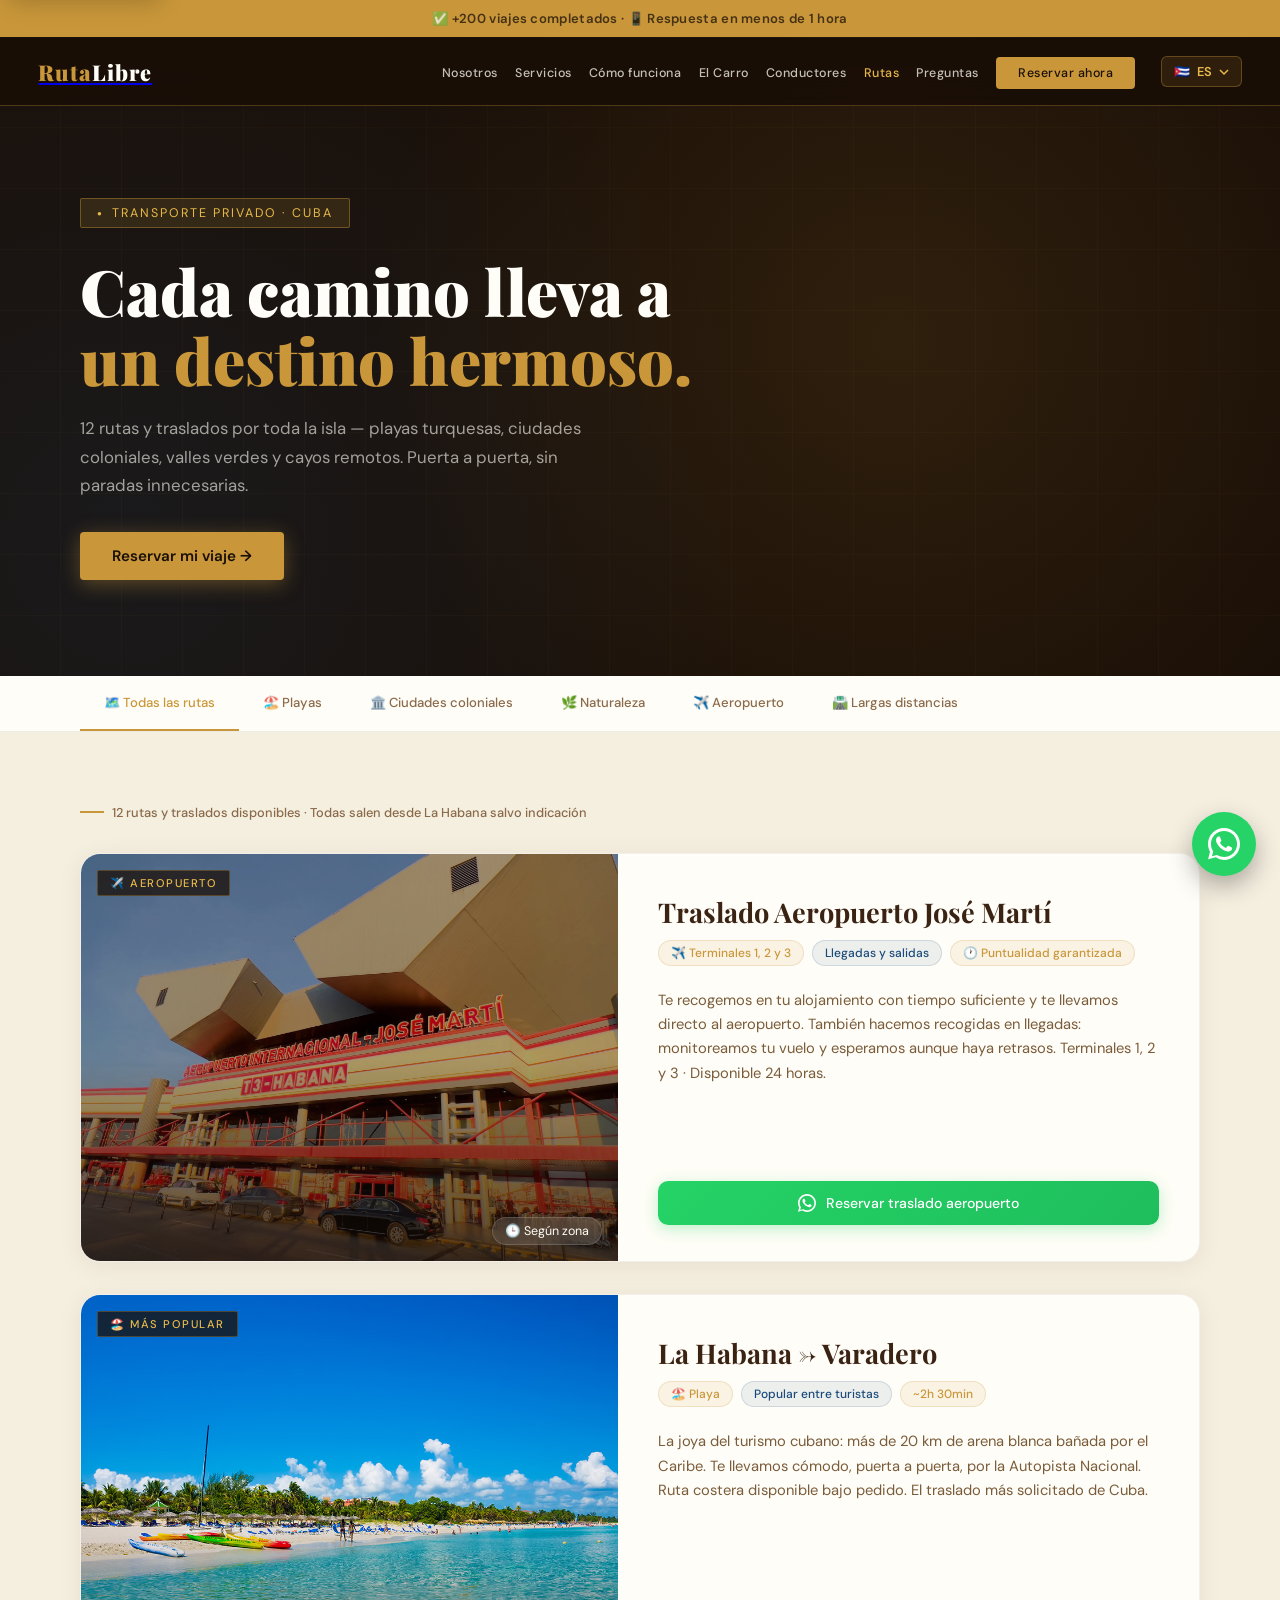
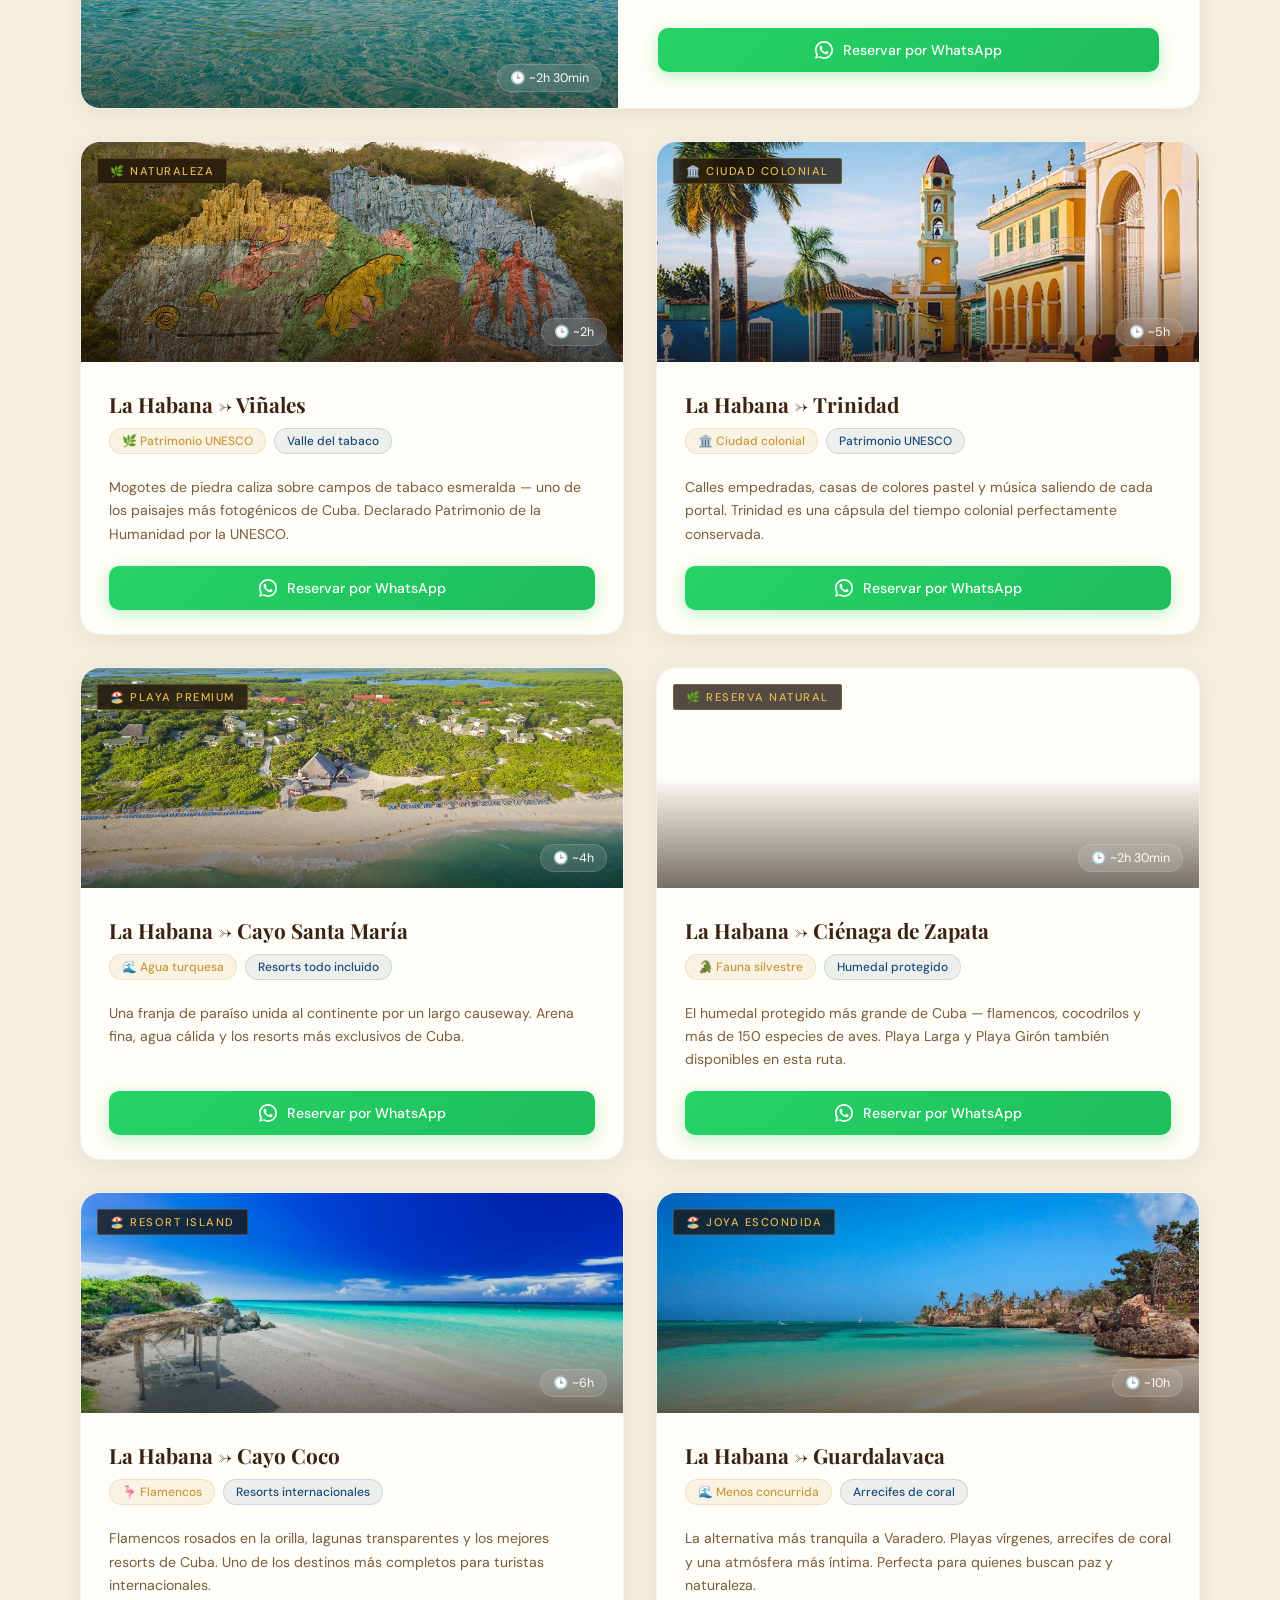
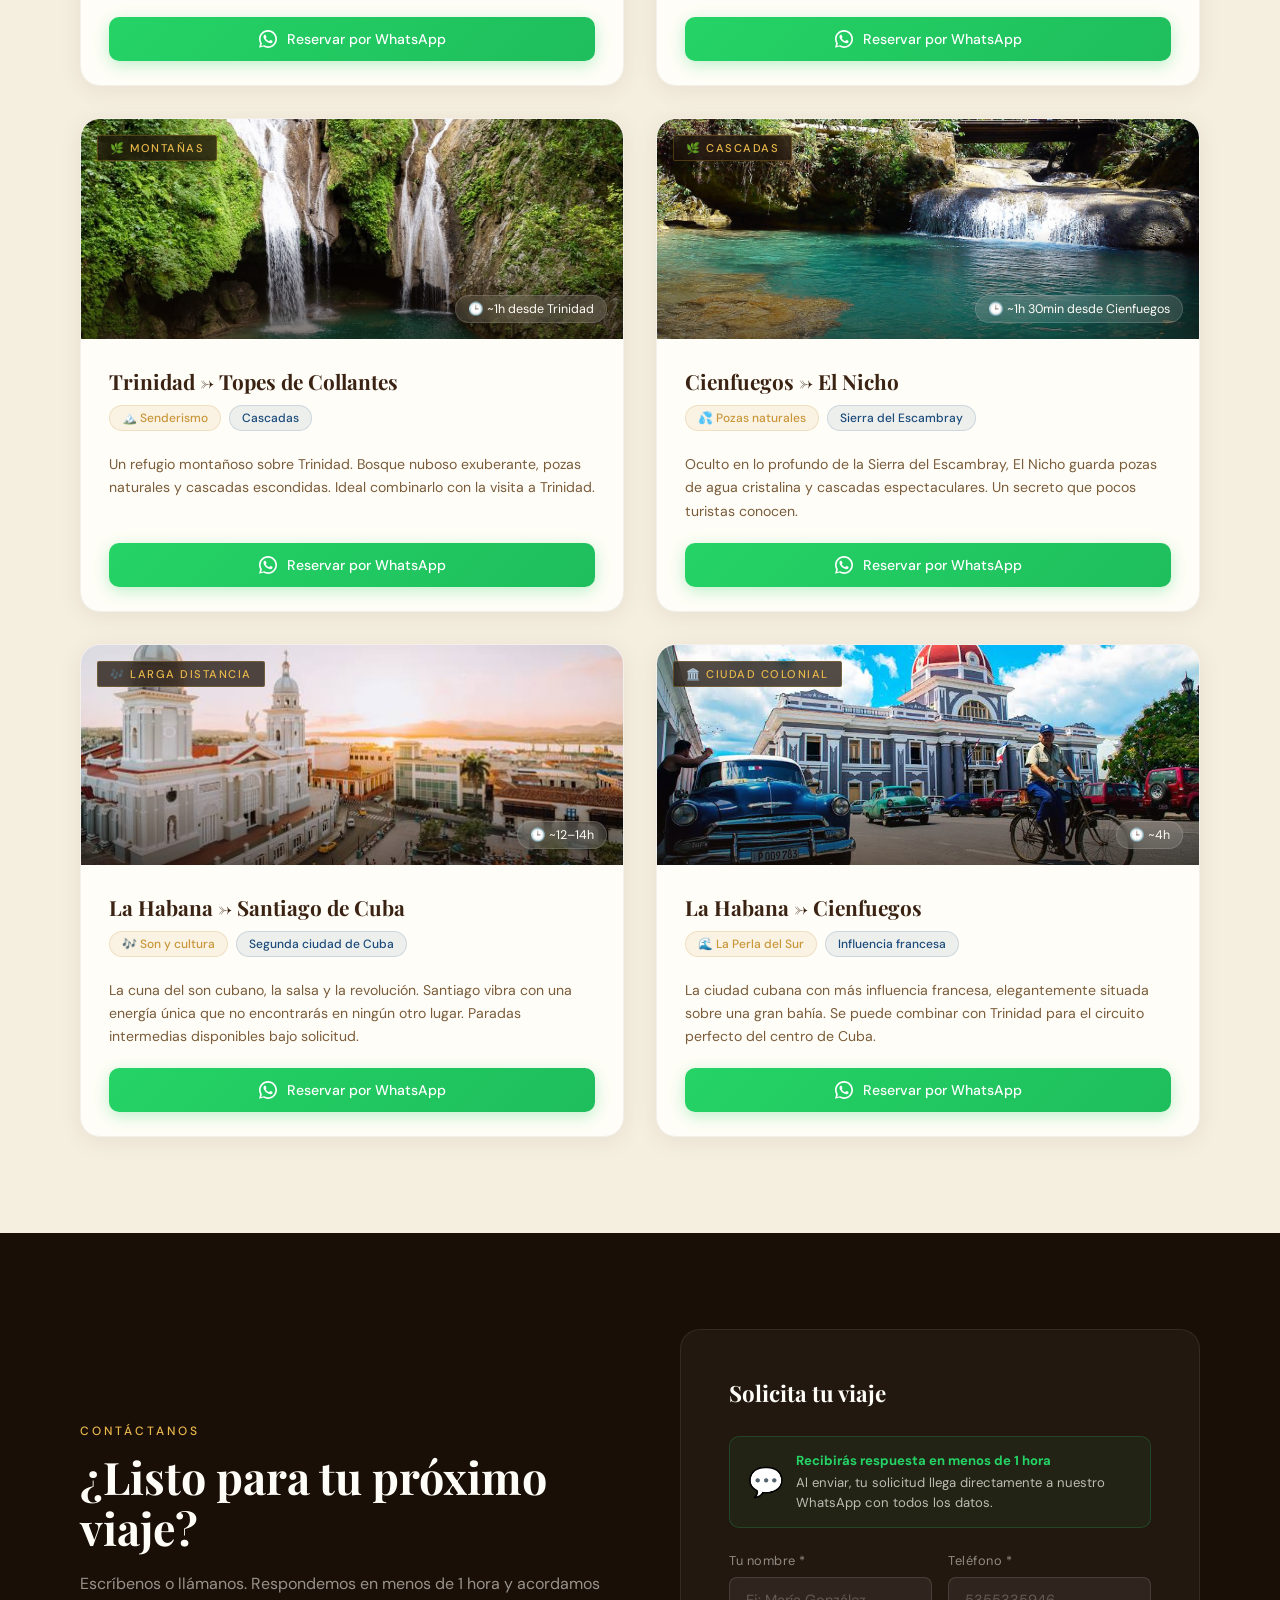
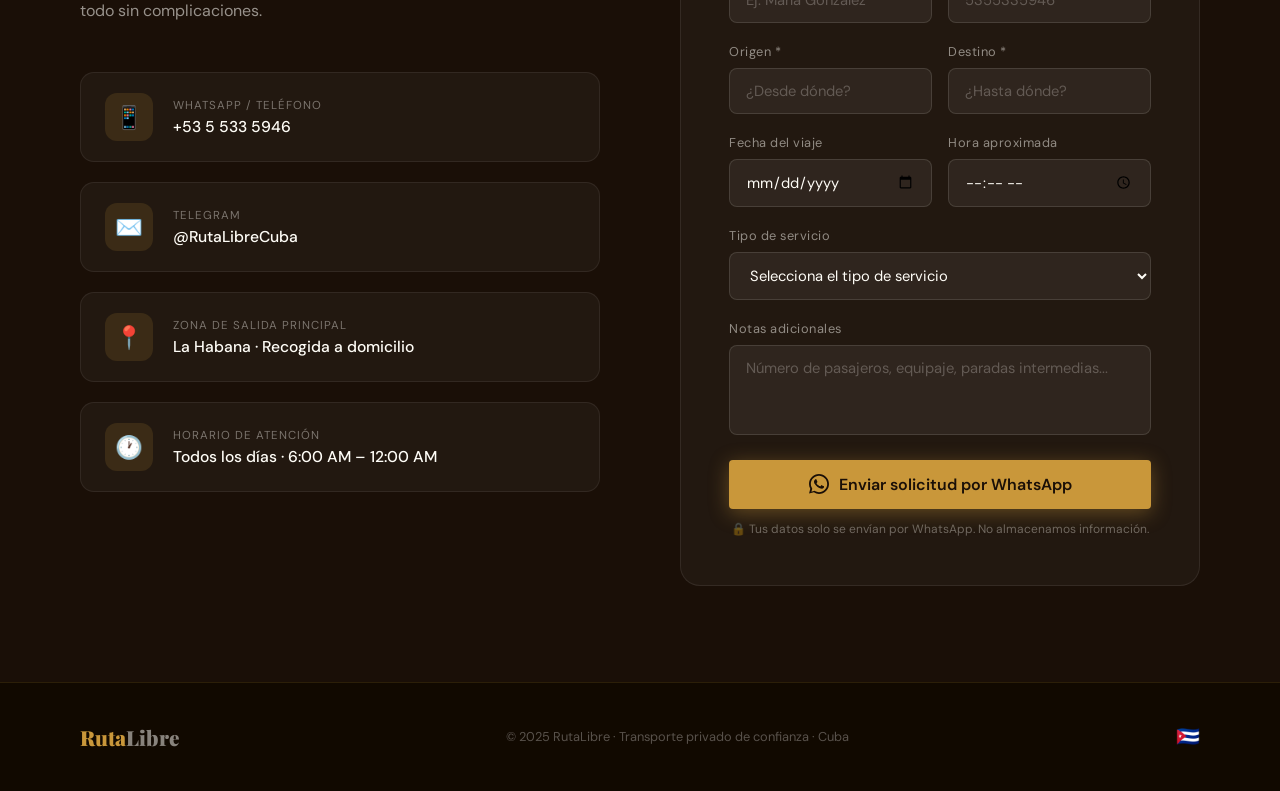
==== commit a9371607: "Merge pull request #1 from pepilloAgricola/main Main" ====
--- a/rutas.html
+++ b/rutas.html
@@ -1,4 +1,4 @@
-// Scroll fade-in
+﻿<!DOCTYPE html>
 <html lang="es">
 <head>
   <!-- Google tag (gtag.js) -->
@@ -17,45 +17,105 @@
        SEO PRIMARIO
   ════════════════════════════════════════════════ -->
   <title>Rutas de Transporte Privado en Cuba | RutaLibre — Varadero, Viñales, Trinidad y más</title>
-  <meta name="description" content="11 rutas de transporte privado por Cuba: Varadero, Viñales, Trinidad, Santiago, Cayo Coco y más. Puerta a puerta desde La Habana. Reserva ahora por WhatsApp." />
-  <meta name="keywords" content="rutas Cuba transporte privado, La Habana Varadero taxi, transporte Viñales, viaje Trinidad Cuba, taxi La Habana aeropuerto, transporte turístico Cuba, traslado Cayo Coco" />
-  <meta name="robots" content="index, follow" />
-  <link rel="canonical" href="https://www.rutalibre.cu/rutas.html" />
+  <meta name="description" content="12 rutas y traslados de transporte privado por Cuba: aeropuerto, Varadero, Viñales, Trinidad, Santiago, Cayo Coco y más. Puerta a puerta desde La Habana." />
+  <meta name="robots" content="index, follow, max-image-preview:large" />
+  <meta name="author" content="RutaLibre Cuba" />
+  <meta name="theme-color" content="#1A0F07" />
+  <link rel="canonical" href="https://pepilloagricola.github.io/rutalibre/rutas.html" />
 
   <!-- OPEN GRAPH -->
   <meta property="og:type" content="website" />
-  <meta property="og:title" content="11 Rutas de Transporte Privado en Cuba — RutaLibre" />
+  <meta property="og:title" content="12 Rutas y Traslados de Transporte Privado en Cuba — RutaLibre" />
   <meta property="og:description" content="Varadero, Viñales, Trinidad, Cayo Coco, Santiago y más. Traslados puerta a puerta con conductores de confianza." />
-  <meta property="og:url" content="https://www.rutalibre.cu/rutas.html" />
-  <meta property="og:image" content="https://www.rutalibre.cu/assets/og-rutas.jpg" />
+  <meta property="og:url" content="https://pepilloagricola.github.io/rutalibre/rutas.html" />
+  <meta property="og:image" content="https://pepilloagricola.github.io/rutalibre/assets/Playa-de-Varadero-Cuba.jpg" />
+  <meta property="og:image:secure_url" content="https://pepilloagricola.github.io/rutalibre/assets/Playa-de-Varadero-Cuba.jpg" />
+  <meta property="og:image:type" content="image/jpeg" />
+  <meta property="og:image:width" content="950" />
+  <meta property="og:image:height" content="722" />
+  <meta property="og:image:alt" content="Playa de Varadero en Cuba, una de las rutas privadas de RutaLibre" />
   <meta property="og:locale" content="es_CU" />
+  <meta property="og:site_name" content="RutaLibre Cuba" />
+
+  <meta name="twitter:card" content="summary_large_image" />
+  <meta name="twitter:title" content="12 Rutas y Traslados de Transporte Privado en Cuba — RutaLibre" />
+  <meta name="twitter:description" content="Varadero, Viñales, Trinidad, Cayo Coco, Santiago y más. Traslados puerta a puerta con conductores de confianza." />
+  <meta name="twitter:image" content="https://pepilloagricola.github.io/rutalibre/assets/Playa-de-Varadero-Cuba.jpg" />
+  <meta name="twitter:image:alt" content="Playa de Varadero en Cuba, una de las rutas privadas de RutaLibre" />
 
   <!-- SCHEMA.ORG — Lista de rutas (ItemList) -->
   <script type="application/ld+json">
   {
     "@context": "https://schema.org",
-    "@type": "ItemList",
-    "name": "Rutas de transporte privado en Cuba — RutaLibre",
-    "description": "Lista de rutas de transporte privado disponibles en Cuba",
-    "numberOfItems": 11,
-    "itemListElement": [
-      {"@type":"ListItem","position":1,"name":"La Habana a Varadero — Transporte privado","url":"https://www.rutalibre.cu/rutas.html#varadero"},
-      {"@type":"ListItem","position":2,"name":"La Habana a Viñales — Transporte privado","url":"https://www.rutalibre.cu/rutas.html#vinales"},
-      {"@type":"ListItem","position":3,"name":"La Habana a Trinidad — Transporte privado","url":"https://www.rutalibre.cu/rutas.html#trinidad"},
-      {"@type":"ListItem","position":4,"name":"La Habana a Cayo Santa María — Transporte privado","url":"https://www.rutalibre.cu/rutas.html#cayo-santa-maria"},
-      {"@type":"ListItem","position":5,"name":"La Habana a Santiago de Cuba — Transporte privado","url":"https://www.rutalibre.cu/rutas.html#santiago"}
+    "@graph": [
+      {
+        "@type": "LocalBusiness",
+        "@id": "https://pepilloagricola.github.io/rutalibre/#business",
+        "name": "RutaLibre",
+        "url": "https://pepilloagricola.github.io/rutalibre/",
+        "image": "https://pepilloagricola.github.io/rutalibre/assets/taxy.jpg",
+        "telephone": "+5355335946",
+        "areaServed": {
+          "@type": "Country",
+          "name": "Cuba"
+        }
+      },
+      {
+        "@type": "ItemList",
+        "@id": "https://pepilloagricola.github.io/rutalibre/rutas.html#routes-list",
+        "name": "Rutas de transporte privado en Cuba — RutaLibre",
+        "description": "12 rutas y traslados de transporte privado disponibles en Cuba, con salida principal desde La Habana.",
+        "url": "https://pepilloagricola.github.io/rutalibre/rutas.html",
+        "numberOfItems": 12,
+        "itemListElement": [
+          {"@type":"ListItem","position":1,"item":{"@type":"Service","name":"Traslado Aeropuerto José Martí — Transporte privado","url":"https://pepilloagricola.github.io/rutalibre/rutas.html#airport","provider":{"@id":"https://pepilloagricola.github.io/rutalibre/#business"},"areaServed":{"@type":"Country","name":"Cuba"}}},
+          {"@type":"ListItem","position":2,"item":{"@type":"Service","name":"La Habana a Varadero — Transporte privado","url":"https://pepilloagricola.github.io/rutalibre/rutas.html#varadero","provider":{"@id":"https://pepilloagricola.github.io/rutalibre/#business"},"areaServed":{"@type":"Country","name":"Cuba"}}},
+          {"@type":"ListItem","position":3,"item":{"@type":"Service","name":"La Habana a Viñales — Transporte privado","url":"https://pepilloagricola.github.io/rutalibre/rutas.html#vinales","provider":{"@id":"https://pepilloagricola.github.io/rutalibre/#business"},"areaServed":{"@type":"Country","name":"Cuba"}}},
+          {"@type":"ListItem","position":4,"item":{"@type":"Service","name":"La Habana a Trinidad — Transporte privado","url":"https://pepilloagricola.github.io/rutalibre/rutas.html#trinidad","provider":{"@id":"https://pepilloagricola.github.io/rutalibre/#business"},"areaServed":{"@type":"Country","name":"Cuba"}}},
+          {"@type":"ListItem","position":5,"item":{"@type":"Service","name":"La Habana a Cayo Santa María — Transporte privado","url":"https://pepilloagricola.github.io/rutalibre/rutas.html#cayo-santa-maria","provider":{"@id":"https://pepilloagricola.github.io/rutalibre/#business"},"areaServed":{"@type":"Country","name":"Cuba"}}},
+          {"@type":"ListItem","position":6,"item":{"@type":"Service","name":"La Habana a Ciénaga de Zapata — Transporte privado","url":"https://pepilloagricola.github.io/rutalibre/rutas.html#zapata","provider":{"@id":"https://pepilloagricola.github.io/rutalibre/#business"},"areaServed":{"@type":"Country","name":"Cuba"}}},
+          {"@type":"ListItem","position":7,"item":{"@type":"Service","name":"La Habana a Cayo Coco — Transporte privado","url":"https://pepilloagricola.github.io/rutalibre/rutas.html#cayo-coco","provider":{"@id":"https://pepilloagricola.github.io/rutalibre/#business"},"areaServed":{"@type":"Country","name":"Cuba"}}},
+          {"@type":"ListItem","position":8,"item":{"@type":"Service","name":"La Habana a Guardalavaca — Transporte privado","url":"https://pepilloagricola.github.io/rutalibre/rutas.html#guardalavaca","provider":{"@id":"https://pepilloagricola.github.io/rutalibre/#business"},"areaServed":{"@type":"Country","name":"Cuba"}}},
+          {"@type":"ListItem","position":9,"item":{"@type":"Service","name":"Trinidad a Topes de Collantes — Transporte privado","url":"https://pepilloagricola.github.io/rutalibre/rutas.html#topes-de-collantes","provider":{"@id":"https://pepilloagricola.github.io/rutalibre/#business"},"areaServed":{"@type":"Country","name":"Cuba"}}},
+          {"@type":"ListItem","position":10,"item":{"@type":"Service","name":"Cienfuegos a El Nicho — Transporte privado","url":"https://pepilloagricola.github.io/rutalibre/rutas.html#el-nicho","provider":{"@id":"https://pepilloagricola.github.io/rutalibre/#business"},"areaServed":{"@type":"Country","name":"Cuba"}}},
+          {"@type":"ListItem","position":11,"item":{"@type":"Service","name":"La Habana a Santiago de Cuba — Transporte privado","url":"https://pepilloagricola.github.io/rutalibre/rutas.html#santiago","provider":{"@id":"https://pepilloagricola.github.io/rutalibre/#business"},"areaServed":{"@type":"Country","name":"Cuba"}}},
+          {"@type":"ListItem","position":12,"item":{"@type":"Service","name":"La Habana a Cienfuegos — Transporte privado","url":"https://pepilloagricola.github.io/rutalibre/rutas.html#cienfuegos","provider":{"@id":"https://pepilloagricola.github.io/rutalibre/#business"},"areaServed":{"@type":"Country","name":"Cuba"}}}
+        ]
+      },
+      {
+        "@type": "BreadcrumbList",
+        "@id": "https://pepilloagricola.github.io/rutalibre/rutas.html#breadcrumbs",
+        "itemListElement": [
+          {
+            "@type": "ListItem",
+            "position": 1,
+            "name": "Inicio",
+            "item": "https://pepilloagricola.github.io/rutalibre/"
+          },
+          {
+            "@type": "ListItem",
+            "position": 2,
+            "name": "Rutas",
+            "item": "https://pepilloagricola.github.io/rutalibre/rutas.html"
+          }
+        ]
+      }
     ]
   }
   </script>
 
+  <link rel="preconnect" href="https://fonts.googleapis.com">
+  <link rel="preconnect" href="https://fonts.gstatic.com" crossorigin>
   <link href="https://fonts.googleapis.com/css2?family=Playfair+Display:wght@700;900&family=DM+Sans:wght@300;400;500&display=swap" rel="stylesheet">
   <link rel="stylesheet" href="css/styles.css">
+  <link rel="stylesheet" href="css/mobile.css">
 </head>
 <body>
+  <a href="#inicio" class="skip-link" data-i18n="skip_content">Saltar al contenido</a>
 
   <!-- BARRA DE CONFIANZA -->
   <div class="trust-bar">
-    ✅ +200 viajes completados · 📱 Respuesta en menos de 1 hora
+    <span data-i18n="trust_bar">✅ +200 viajes completados · 📱 Respuesta en menos de 1 hora</span>
   </div>
 
   <!-- NAV -->
@@ -64,484 +124,174 @@
       <div class="nav-logo">Ruta<span>Libre</span></div>
     </a>
     <ul>
-      <li><a href="index.html#nosotros">Nosotros</a></li>
-      <li><a href="index.html#servicios">Servicios</a></li>
-      <li><a href="index.html#carro">El Carro</a></li>
-      <li><a href="index.html#conductores">Conductores</a></li>
-      <li><a href="rutas.html" class="nav-link-active">Rutas</a></li>
-      <li><a href="#contacto" class="nav-cta">Reservar ahora</a></li>
+      <li><a href="index.html#nosotros" data-i18n="nav_nosotros">Nosotros</a></li>
+      <li><a href="index.html#servicios" data-i18n="nav_servicios">Servicios</a></li>
+      <li><a href="index.html#como-funciona" data-i18n="nav_como_funciona">Cómo funciona</a></li>
+      <li><a href="index.html#carro" data-i18n="nav_carro">El Carro</a></li>
+      <li><a href="index.html#conductores" data-i18n="nav_conductores">Conductores</a></li>
+      <li><a href="rutas.html" class="nav-link-active" data-i18n="nav_rutas">Rutas</a></li>
+      <li><a href="index.html#preguntas" data-i18n="nav_preguntas">Preguntas</a></li>
+      <li><a href="#travelForm" class="nav-cta" data-i18n="nav_reservar">Reservar ahora</a></li>
     </ul>
   </nav>
 
   <!-- HERO -->
-  <section class="routes-hero">
+  <section class="routes-hero" id="inicio">
     <div class="routes-hero-inner fade-in">
-      <div class="hero-badge">Transporte Privado · Cuba</div>
-      <h1>Cada camino lleva a<br><em>un destino hermoso.</em></h1>
-      <p>
-        11 rutas por toda la isla — playas turquesas, ciudades coloniales,
+      <div class="hero-badge" data-i18n="routes_hero_badge">Transporte Privado · Cuba</div>
+      <h1><span data-i18n="routes_hero_h1a">Cada camino lleva a</span><br><em data-i18n="routes_hero_h1em">un destino hermoso.</em></h1>
+      <p data-i18n="routes_hero_p">
+        12 rutas y traslados por toda la isla — playas turquesas, ciudades coloniales,
         valles verdes y cayos remotos. Puerta a puerta, sin paradas innecesarias.
       </p>
-      <a href="#contacto" class="btn-primary btn-inline">Reservar mi viaje →</a>
+      <a href="#travelForm" class="btn-primary btn-inline" data-i18n="routes_hero_btn">Reservar mi viaje →</a>
     </div>
   </section>
 
   <!-- FILTROS -->
   <div class="filter-bar">
     <div class="filter-bar-inner">
-      <button class="filter-btn active" data-filter="all">🗺️ Todas las rutas</button>
-      <button class="filter-btn" data-filter="playa">🏖️ Playas</button>
-      <button class="filter-btn" data-filter="colonial">🏛️ Ciudades coloniales</button>
-      <button class="filter-btn" data-filter="naturaleza">🌿 Naturaleza</button>
-      <button class="filter-btn" data-filter="aeropuerto">✈️ Aeropuerto</button>
-      <button class="filter-btn" data-filter="larga">🛣️ Largas distancias</button>
+      <button class="filter-btn active" data-filter="all" data-i18n="filter_all">🗺️ Todas las rutas</button>
+      <button class="filter-btn" data-filter="playa" data-i18n="filter_playa">🏖️ Playas</button>
+      <button class="filter-btn" data-filter="colonial" data-i18n="filter_colonial">🏛️ Ciudades coloniales</button>
+      <button class="filter-btn" data-filter="naturaleza" data-i18n="filter_naturaleza">🌿 Naturaleza</button>
+      <button class="filter-btn" data-filter="aeropuerto" data-i18n="filter_aeropuerto">✈️ Aeropuerto</button>
+      <button class="filter-btn" data-filter="larga" data-i18n="filter_larga">🛣️ Largas distancias</button>
     </div>
   </div>
 
   <!-- RUTAS -->
   <section class="routes-section">
-    <div class="routes-count" id="routeCount">11 rutas disponibles · Todas salen desde La Habana salvo indicación</div>
-    <div class="routes-grid" id="routesGrid">
-     
-      <!-- AIRPORT -->
-      <article class="dest-card featured fade-in" data-category="aeropuerto">
-        <div class="dest-img-wrap">
-          <img src="assets/Areopuerto.jpg" alt="Traslado aeropuerto José Martí La Habana" loading="lazy" class="img-dark">
-          <div class="dest-img-overlay"></div>
-          <span class="dest-badge">✈️ Aeropuerto</span>
-          <span class="dest-time-badge">🕒 Según zona</span>
-        </div>
-        <div class="dest-content">
-          <h2>Traslado Aeropuerto José Martí</h2>
-          <div class="dest-pills">
-            <span class="dest-pill">✈️ Terminales 1, 2 y 3</span>
-            <span class="dest-pill blue">Llegadas y salidas</span>
-            <span class="dest-pill">🕐 Puntualidad garantizada</span>
-          </div>
-          <p>
-            Te recogemos en tu alojamiento con tiempo suficiente y te llevamos directo al aeropuerto.
-            También hacemos recogidas en llegadas: monitoreamos tu vuelo y esperamos aunque haya retrasos.
-            Terminales 1, 2 y 3 · Disponible 24 horas.
-          </p>
-          <a href="https://wa.me/5355335946?text=Hola%20RutaLibre!%20Necesito%20un%20traslado%20al%20aeropuerto%20✈️%0A%0APor%20favor%20indíquenme%20disponibilidad%20y%20precio%20según%20mi%20zona."
-             class="dest-btn" target="_blank" rel="noopener">
-             <svg viewBox="0 0 24 24" fill="currentColor"><path d="M17.472 14.382c-.297-.149-1.758-.867-2.03-.967-.273-.099-.471-.148-.67.15-.197.297-.767.966-.94 1.164-.173.199-.347.223-.644.075-.297-.15-1.255-.463-2.39-1.475-.883-.788-1.48-1.761-1.653-2.059-.173-.297-.018-.458.13-.606.134-.133.298-.347.446-.52.149-.174.198-.298.298-.497.099-.198.05-.371-.025-.52-.075-.149-.669-1.612-.916-2.207-.242-.579-.487-.5-.669-.51-.173-.008-.371-.01-.57-.01-.198 0-.52.074-.792.372-.272.297-1.04 1.016-1.04 2.479 0 1.462 1.065 2.875 1.213 3.074.149.198 2.096 3.2 5.077 4.487.709.306 1.262.489 1.694.625.712.227 1.36.195 1.871.118.571-.085 1.758-.719 2.006-1.413.248-.694.248-1.289.173-1.413-.074-.124-.272-.198-.57-.347z"/><path d="M12 0C5.373 0 0 5.373 0 12c0 2.123.554 4.116 1.523 5.847L.057 23.5l5.799-1.52A11.93 11.93 0 0012 24c6.627 0 12-5.373 12-12S18.627 0 12 0zm0 21.818a9.797 9.797 0 01-4.997-1.373l-.359-.213-3.722.976.993-3.628-.234-.373A9.757 9.757 0 012.182 12C2.182 6.57 6.57 2.182 12 2.182S21.818 6.57 21.818 12 17.43 21.818 12 21.818z"/></svg>
-             Reservar traslado aeropuerto
-          </a>
-        </div>
-      </article>
-      
-      <!-- VARADERO (featured) -->
-      <article class="dest-card featured fade-in" id="varadero" data-category="playa">
-        <div class="dest-img-wrap">
-          <img src="assets/Playa-de-Varadero-Cuba.jpg" alt="Playa de Varadero Cuba — transporte privado desde La Habana" loading="lazy">
-          <div class="dest-img-overlay"></div>
-          <span class="dest-badge">🏖️ Más popular</span>
-          <span class="dest-time-badge">🕒 ~2h 30min</span>
-        </div>
-        <div class="dest-content">
-          <h2>La Habana → Varadero</h2>
-          <div class="dest-pills">
-            <span class="dest-pill">🏖️ Playa</span>
-            <span class="dest-pill blue">Popular entre turistas</span>
-            <span class="dest-pill">~2h 30min</span>
-          </div>
-          <p>
-            La joya del turismo cubano: más de 20 km de arena blanca bañada por el Caribe.
-            Te llevamos cómodo, puerta a puerta, por la Autopista Nacional.
-            Ruta costera disponible bajo pedido. El traslado más solicitado de Cuba.
-          </p>
-          <a href="https://wa.me/5355335946?text=Hola%20RutaLibre!%20Quiero%20reservar%20un%20viaje%20🚗%0A%0A*Ruta:*%20La%20Habana%20→%20Varadero%0A%0APor%20favor%20indíquenme%20disponibilidad%20y%20precio."
-             class="dest-btn" target="_blank" rel="noopener">
-             <svg viewBox="0 0 24 24" fill="currentColor"><path d="M17.472 14.382c-.297-.149-1.758-.867-2.03-.967-.273-.099-.471-.148-.67.15-.197.297-.767.966-.94 1.164-.173.199-.347.223-.644.075-.297-.15-1.255-.463-2.39-1.475-.883-.788-1.48-1.761-1.653-2.059-.173-.297-.018-.458.13-.606.134-.133.298-.347.446-.52.149-.174.198-.298.298-.497.099-.198.05-.371-.025-.52-.075-.149-.669-1.612-.916-2.207-.242-.579-.487-.5-.669-.51-.173-.008-.371-.01-.57-.01-.198 0-.52.074-.792.372-.272.297-1.04 1.016-1.04 2.479 0 1.462 1.065 2.875 1.213 3.074.149.198 2.096 3.2 5.077 4.487.709.306 1.262.489 1.694.625.712.227 1.36.195 1.871.118.571-.085 1.758-.719 2.006-1.413.248-.694.248-1.289.173-1.413-.074-.124-.272-.198-.57-.347z"/><path d="M12 0C5.373 0 0 5.373 0 12c0 2.123.554 4.116 1.523 5.847L.057 23.5l5.799-1.52A11.93 11.93 0 0012 24c6.627 0 12-5.373 12-12S18.627 0 12 0zm0 21.818a9.797 9.797 0 01-4.997-1.373l-.359-.213-3.722.976.993-3.628-.234-.373A9.757 9.757 0 012.182 12C2.182 6.57 6.57 2.182 12 2.182S21.818 6.57 21.818 12 17.43 21.818 12 21.818z"/></svg>
-             Reservar por WhatsApp
-          </a>
-        </div>
-      </article>
-
-      <!-- VIÑALES -->
-      <article class="dest-card fade-in" id="vinales" data-category="naturaleza">
-        <div class="dest-img-wrap">
-          <img src="assets/mural-vinales.jpg" alt="Valle de Viñales Cuba — transporte privado desde La Habana" loading="lazy">
-          <div class="dest-img-overlay"></div>
-          <span class="dest-badge">🌿 Naturaleza</span>
-          <span class="dest-time-badge">🕒 ~2h</span>
-        </div>
-        <div class="dest-content">
-          <h2>La Habana → Viñales</h2>
-          <div class="dest-pills">
-            <span class="dest-pill">🌿 Patrimonio UNESCO</span>
-            <span class="dest-pill blue">Valle del tabaco</span>
-          </div>
-          <p>
-            Mogotes de piedra caliza sobre campos de tabaco esmeralda — uno de los paisajes más
-            fotogénicos de Cuba. Declarado Patrimonio de la Humanidad por la UNESCO.
-          </p>
-          <a href="https://wa.me/5355335946?text=Hola%20RutaLibre!%20Quiero%20reservar%20un%20viaje%20🚗%0A%0A*Ruta:*%20La%20Habana%20→%20Viñales%0A%0APor%20favor%20indíquenme%20disponibilidad%20y%20precio."
-             class="dest-btn" target="_blank" rel="noopener">
-             <svg viewBox="0 0 24 24" fill="currentColor"><path d="M17.472 14.382c-.297-.149-1.758-.867-2.03-.967-.273-.099-.471-.148-.67.15-.197.297-.767.966-.94 1.164-.173.199-.347.223-.644.075-.297-.15-1.255-.463-2.39-1.475-.883-.788-1.48-1.761-1.653-2.059-.173-.297-.018-.458.13-.606.134-.133.298-.347.446-.52.149-.174.198-.298.298-.497.099-.198.05-.371-.025-.52-.075-.149-.669-1.612-.916-2.207-.242-.579-.487-.5-.669-.51-.173-.008-.371-.01-.57-.01-.198 0-.52.074-.792.372-.272.297-1.04 1.016-1.04 2.479 0 1.462 1.065 2.875 1.213 3.074.149.198 2.096 3.2 5.077 4.487.709.306 1.262.489 1.694.625.712.227 1.36.195 1.871.118.571-.085 1.758-.719 2.006-1.413.248-.694.248-1.289.173-1.413-.074-.124-.272-.198-.57-.347z"/><path d="M12 0C5.373 0 0 5.373 0 12c0 2.123.554 4.116 1.523 5.847L.057 23.5l5.799-1.52A11.93 11.93 0 0012 24c6.627 0 12-5.373 12-12S18.627 0 12 0zm0 21.818a9.797 9.797 0 01-4.997-1.373l-.359-.213-3.722.976.993-3.628-.234-.373A9.757 9.757 0 012.182 12C2.182 6.57 6.57 2.182 12 2.182S21.818 6.57 21.818 12 17.43 21.818 12 21.818z"/></svg>
-             Reservar por WhatsApp
-          </a>
-        </div>
-      </article>
-
-      <!-- TRINIDAD -->
-      <article class="dest-card fade-in" id="trinidad" data-category="colonial">
-        <div class="dest-img-wrap">
-          <img src="assets/trinidad-cuba-old-centre.jpg" alt="Trinidad ciudad colonial Cuba — transporte desde La Habana" loading="lazy">
-          <div class="dest-img-overlay"></div>
-          <span class="dest-badge">🏛️ Ciudad colonial</span>
-          <span class="dest-time-badge">🕒 ~5h</span>
-        </div>
-        <div class="dest-content">
-          <h2>La Habana → Trinidad</h2>
-          <div class="dest-pills">
-            <span class="dest-pill">🏛️ Ciudad colonial</span>
-            <span class="dest-pill blue">Patrimonio UNESCO</span>
-          </div>
-          <p>
-            Calles empedradas, casas de colores pastel y música saliendo de cada portal.
-            Trinidad es una cápsula del tiempo colonial perfectamente conservada.
-          </p>
-          <a href="https://wa.me/5355335946?text=Hola%20RutaLibre!%20Quiero%20reservar%20un%20viaje%20🚗%0A%0A*Ruta:*%20La%20Habana%20→%20Trinidad%0A%0APor%20favor%20indíquenme%20disponibilidad%20y%20precio."
-             class="dest-btn" target="_blank" rel="noopener">
-             <svg viewBox="0 0 24 24" fill="currentColor"><path d="M17.472 14.382c-.297-.149-1.758-.867-2.03-.967-.273-.099-.471-.148-.67.15-.197.297-.767.966-.94 1.164-.173.199-.347.223-.644.075-.297-.15-1.255-.463-2.39-1.475-.883-.788-1.48-1.761-1.653-2.059-.173-.297-.018-.458.13-.606.134-.133.298-.347.446-.52.149-.174.198-.298.298-.497.099-.198.05-.371-.025-.52-.075-.149-.669-1.612-.916-2.207-.242-.579-.487-.5-.669-.51-.173-.008-.371-.01-.57-.01-.198 0-.52.074-.792.372-.272.297-1.04 1.016-1.04 2.479 0 1.462 1.065 2.875 1.213 3.074.149.198 2.096 3.2 5.077 4.487.709.306 1.262.489 1.694.625.712.227 1.36.195 1.871.118.571-.085 1.758-.719 2.006-1.413.248-.694.248-1.289.173-1.413-.074-.124-.272-.198-.57-.347z"/><path d="M12 0C5.373 0 0 5.373 0 12c0 2.123.554 4.116 1.523 5.847L.057 23.5l5.799-1.52A11.93 11.93 0 0012 24c6.627 0 12-5.373 12-12S18.627 0 12 0zm0 21.818a9.797 9.797 0 01-4.997-1.373l-.359-.213-3.722.976.993-3.628-.234-.373A9.757 9.757 0 012.182 12C2.182 6.57 6.57 2.182 12 2.182S21.818 6.57 21.818 12 17.43 21.818 12 21.818z"/></svg>
-             Reservar por WhatsApp
-          </a>
-        </div>
-      </article>
-
-      <!-- CAYO SANTA MARÍA -->
-      <article class="dest-card fade-in" id="cayo-santa-maria" data-category="playa">
-        <div class="dest-img-wrap">
-          <img src="assets/cayo santa maria.avif" alt="Cayo Santa María Cuba — transporte privado" loading="lazy">
-          <div class="dest-img-overlay"></div>
-          <span class="dest-badge">🏖️ Playa premium</span>
-          <span class="dest-time-badge">🕒 ~4h</span>
-        </div>
-        <div class="dest-content">
-          <h2>La Habana → Cayo Santa María</h2>
-          <div class="dest-pills">
-            <span class="dest-pill">🌊 Agua turquesa</span>
-            <span class="dest-pill blue">Resorts todo incluido</span>
-          </div>
-          <p>
-            Una franja de paraíso unida al continente por un largo causeway.
-            Arena fina, agua cálida y los resorts más exclusivos de Cuba.
-          </p>
-          <a href="https://wa.me/5355335946?text=Hola%20RutaLibre!%20Quiero%20reservar%20un%20viaje%20🚗%0A%0A*Ruta:*%20La%20Habana%20→%20Cayo%20Santa%20María%0A%0APor%20favor%20indíquenme%20disponibilidad%20y%20precio."
-             class="dest-btn" target="_blank" rel="noopener">
-             <svg viewBox="0 0 24 24" fill="currentColor"><path d="M17.472 14.382c-.297-.149-1.758-.867-2.03-.967-.273-.099-.471-.148-.67.15-.197.297-.767.966-.94 1.164-.173.199-.347.223-.644.075-.297-.15-1.255-.463-2.39-1.475-.883-.788-1.48-1.761-1.653-2.059-.173-.297-.018-.458.13-.606.134-.133.298-.347.446-.52.149-.174.198-.298.298-.497.099-.198.05-.371-.025-.52-.075-.149-.669-1.612-.916-2.207-.242-.579-.487-.5-.669-.51-.173-.008-.371-.01-.57-.01-.198 0-.52.074-.792.372-.272.297-1.04 1.016-1.04 2.479 0 1.462 1.065 2.875 1.213 3.074.149.198 2.096 3.2 5.077 4.487.709.306 1.262.489 1.694.625.712.227 1.36.195 1.871.118.571-.085 1.758-.719 2.006-1.413.248-.694.248-1.289.173-1.413-.074-.124-.272-.198-.57-.347z"/><path d="M12 0C5.373 0 0 5.373 0 12c0 2.123.554 4.116 1.523 5.847L.057 23.5l5.799-1.52A11.93 11.93 0 0012 24c6.627 0 12-5.373 12-12S18.627 0 12 0zm0 21.818a9.797 9.797 0 01-4.997-1.373l-.359-.213-3.722.976.993-3.628-.234-.373A9.757 9.757 0 012.182 12C2.182 6.57 6.57 2.182 12 2.182S21.818 6.57 21.818 12 17.43 21.818 12 21.818z"/></svg>
-             Reservar por WhatsApp
-          </a>
-        </div>
-      </article>
-
-      <!-- ZAPATA -->
-      <article class="dest-card fade-in" data-category="naturaleza">
-        <div class="dest-img-wrap">
-          <img src="assets/cienaga de zapata.jpg" alt="Ciénaga de Zapata Cuba naturaleza" loading="lazy">
-          <div class="dest-img-overlay"></div>
-          <span class="dest-badge">🌿 Reserva natural</span>
-          <span class="dest-time-badge">🕒 ~2h 30min</span>
-        </div>
-        <div class="dest-content">
-          <h2>La Habana → Ciénaga de Zapata</h2>
-          <div class="dest-pills">
-            <span class="dest-pill">🐊 Fauna silvestre</span>
-            <span class="dest-pill blue">Humedal protegido</span>
-          </div>
-          <p>
-            El humedal protegido más grande de Cuba — flamencos, cocodrilos y más de 150 especies de aves.
-            Playa Larga y Playa Girón también disponibles en esta ruta.
-          </p>
-          <a href="https://wa.me/5355335946?text=Hola%20RutaLibre!%20Quiero%20reservar%20un%20viaje%20🚗%0A%0A*Ruta:*%20La%20Habana%20→%20Ciénaga%20de%20Zapata%0A%0APor%20favor%20indíquenme%20disponibilidad%20y%20precio."
-             class="dest-btn" target="_blank" rel="noopener">
-             <svg viewBox="0 0 24 24" fill="currentColor"><path d="M17.472 14.382c-.297-.149-1.758-.867-2.03-.967-.273-.099-.471-.148-.67.15-.197.297-.767.966-.94 1.164-.173.199-.347.223-.644.075-.297-.15-1.255-.463-2.39-1.475-.883-.788-1.48-1.761-1.653-2.059-.173-.297-.018-.458.13-.606.134-.133.298-.347.446-.52.149-.174.198-.298.298-.497.099-.198.05-.371-.025-.52-.075-.149-.669-1.612-.916-2.207-.242-.579-.487-.5-.669-.51-.173-.008-.371-.01-.57-.01-.198 0-.52.074-.792.372-.272.297-1.04 1.016-1.04 2.479 0 1.462 1.065 2.875 1.213 3.074.149.198 2.096 3.2 5.077 4.487.709.306 1.262.489 1.694.625.712.227 1.36.195 1.871.118.571-.085 1.758-.719 2.006-1.413.248-.694.248-1.289.173-1.413-.074-.124-.272-.198-.57-.347z"/><path d="M12 0C5.373 0 0 5.373 0 12c0 2.123.554 4.116 1.523 5.847L.057 23.5l5.799-1.52A11.93 11.93 0 0012 24c6.627 0 12-5.373 12-12S18.627 0 12 0zm0 21.818a9.797 9.797 0 01-4.997-1.373l-.359-.213-3.722.976.993-3.628-.234-.373A9.757 9.757 0 012.182 12C2.182 6.57 6.57 2.182 12 2.182S21.818 6.57 21.818 12 17.43 21.818 12 21.818z"/></svg>
-             Reservar por WhatsApp
-          </a>
-        </div>
-      </article>
-
-      <!-- CAYO COCO -->
-      <article class="dest-card fade-in" data-category="playa">
-        <div class="dest-img-wrap">
-          <img src="assets/cayo coco.jpg" alt="Cayo Coco Cuba playa resort" loading="lazy">
-          <div class="dest-img-overlay"></div>
-          <span class="dest-badge">🏖️ Resort island</span>
-          <span class="dest-time-badge">🕒 ~6h</span>
-        </div>
-        <div class="dest-content">
-          <h2>La Habana → Cayo Coco</h2>
-          <div class="dest-pills">
-            <span class="dest-pill">🦩 Flamencos</span>
-            <span class="dest-pill blue">Resorts internacionales</span>
-          </div>
-          <p>
-            Flamencos rosados en la orilla, lagunas transparentes y los mejores resorts de Cuba.
-            Uno de los destinos más completos para turistas internacionales.
-          </p>
-          <a href="https://wa.me/5355335946?text=Hola%20RutaLibre!%20Quiero%20reservar%20un%20viaje%20🚗%0A%0A*Ruta:*%20La%20Habana%20→%20Cayo%20Coco%0A%0APor%20favor%20indíquenme%20disponibilidad%20y%20precio."
-             class="dest-btn" target="_blank" rel="noopener">
-             <svg viewBox="0 0 24 24" fill="currentColor"><path d="M17.472 14.382c-.297-.149-1.758-.867-2.03-.967-.273-.099-.471-.148-.67.15-.197.297-.767.966-.94 1.164-.173.199-.347.223-.644.075-.297-.15-1.255-.463-2.39-1.475-.883-.788-1.48-1.761-1.653-2.059-.173-.297-.018-.458.13-.606.134-.133.298-.497.099-.198.05-.371-.025-.52-.075-.149-.669-1.612-.916-2.207-.242-.579-.487-.5-.669-.51-.173-.008-.371-.01-.57-.01-.198 0-.52.074-.792.372-.272.297-1.04 1.016-1.04 2.479 0 1.462 1.065 2.875 1.213 3.074.149.198 2.096 3.2 5.077 4.487.709.306 1.262.489 1.694.625.712.227 1.36.195 1.871.118.571-.085 1.758-.719 2.006-1.413.248-.694.248-1.289.173-1.413-.074-.124-.272-.198-.57-.347z"/><path d="M12 0C5.373 0 0 5.373 0 12c0 2.123.554 4.116 1.523 5.847L.057 23.5l5.799-1.52A11.93 11.93 0 0012 24c6.627 0 12-5.373 12-12S18.627 0 12 0zm0 21.818a9.797 9.797 0 01-4.997-1.373l-.359-.213-3.722.976.993-3.628-.234-.373A9.757 9.757 0 012.182 12C2.182 6.57 6.57 2.182 12 2.182S21.818 6.57 21.818 12 17.43 21.818 12 21.818z"/></svg>
-             Reservar por WhatsApp
-          </a>
-        </div>
-      </article>
-
-      <!-- GUARDALAVACA -->
-      <article class="dest-card fade-in" data-category="playa">
-        <div class="dest-img-wrap">
-          <img src="assets/guardalavaca.jpg" alt="Guardalavaca playa Cuba menos concurrida" loading="lazy">
-          <div class="dest-img-overlay"></div>
-          <span class="dest-badge">🏖️ Joya escondida</span>
-          <span class="dest-time-badge">🕒 ~10h</span>
-        </div>
-        <div class="dest-content">
-          <h2>La Habana → Guardalavaca</h2>
-          <div class="dest-pills">
-            <span class="dest-pill">🌊 Menos concurrida</span>
-            <span class="dest-pill blue">Arrecifes de coral</span>
-          </div>
-          <p>
-            La alternativa más tranquila a Varadero. Playas vírgenes, arrecifes de coral y una
-            atmósfera más íntima. Perfecta para quienes buscan paz y naturaleza.
-          </p>
-          <a href="https://wa.me/5355335946?text=Hola%20RutaLibre!%20Quiero%20reservar%20un%20viaje%20🚗%0A%0A*Ruta:*%20La%20Habana%20→%20Guardalavaca%0A%0APor%20favor%20indíquenme%20disponibilidad%20y%20precio."
-             class="dest-btn" target="_blank" rel="noopener">
-             <svg viewBox="0 0 24 24" fill="currentColor"><path d="M17.472 14.382c-.297-.149-1.758-.867-2.03-.967-.273-.099-.471-.148-.67.15-.197.297-.767.966-.94 1.164-.173.199-.347.223-.644.075-.297-.15-1.255-.463-2.39-1.475-.883-.788-1.48-1.761-1.653-2.059-.173-.297-.018-.458.13-.606.134-.133.298-.347.446-.52.149-.174.198-.298.298-.497.099-.198.05-.371-.025-.52-.075-.149-.669-1.612-.916-2.207-.242-.579-.487-.5-.669-.51-.173-.008-.371-.01-.57-.01-.198 0-.52.074-.792.372-.272.297-1.04 1.016-1.04 2.479 0 1.462 1.065 2.875 1.213 3.074.149.198 2.096 3.2 5.077 4.487.709.306 1.262.489 1.694.625.712.227 1.36.195 1.871.118.571-.085 1.758-.719 2.006-1.413.248-.694.248-1.289.173-1.413-.074-.124-.272-.198-.57-.347z"/><path d="M12 0C5.373 0 0 5.373 0 12c0 2.123.554 4.116 1.523 5.847L.057 23.5l5.799-1.52A11.93 11.93 0 0012 24c6.627 0 12-5.373 12-12S18.627 0 12 0zm0 21.818a9.797 9.797 0 01-4.997-1.373l-.359-.213-3.722.976.993-3.628-.234-.373A9.757 9.757 0 012.182 12C2.182 6.57 6.57 2.182 12 2.182S21.818 6.57 21.818 12 17.43 21.818 12 21.818z"/></svg>
-             Reservar por WhatsApp
-          </a>
-        </div>
-      </article>
-
-      <!-- TOPES DE COLLANTES -->
-      <article class="dest-card fade-in" data-category="naturaleza">
-        <div class="dest-img-wrap">
-          <img src="assets/topes de collantes.jpg" alt="Topes de Collantes cascadas Cuba" loading="lazy">
-          <div class="dest-img-overlay"></div>
-          <span class="dest-badge">🌿 Montañas</span>
-          <span class="dest-time-badge">🕒 ~1h desde Trinidad</span>
-        </div>
-        <div class="dest-content">
-          <h2>Trinidad → Topes de Collantes</h2>
-          <div class="dest-pills">
-            <span class="dest-pill">🏔️ Senderismo</span>
-            <span class="dest-pill blue">Cascadas</span>
-          </div>
-          <p>
-            Un refugio montañoso sobre Trinidad. Bosque nuboso exuberante, pozas naturales
-            y cascadas escondidas. Ideal combinarlo con la visita a Trinidad.
-          </p>
-          <a href="https://wa.me/5355335946?text=Hola%20RutaLibre!%20Quiero%20reservar%20un%20viaje%20🚗%0A%0A*Ruta:*%20Trinidad%20→%20Topes%20de%20Collantes%0A%0APor%20favor%20indíquenme%20disponibilidad%20y%20precio."
-             class="dest-btn" target="_blank" rel="noopener">
-             <svg viewBox="0 0 24 24" fill="currentColor"><path d="M17.472 14.382c-.297-.149-1.758-.867-2.03-.967-.273-.099-.471-.148-.67.15-.197.297-.767.966-.94 1.164-.173.199-.347.223-.644.075-.297-.15-1.255-.463-2.39-1.475-.883-.788-1.48-1.761-1.653-2.059-.173-.297-.018-.458.13-.606.134-.133.298-.347.446-.52.149-.174.198-.298.298-.497.099-.198.05-.371-.025-.52-.075-.149-.669-1.612-.916-2.207-.242-.579-.487-.5-.669-.51-.173-.008-.371-.01-.57-.01-.198 0-.52.074-.792.372-.272.297-1.04 1.016-1.04 2.479 0 1.462 1.065 2.875 1.213 3.074.149.198 2.096 3.2 5.077 4.487.709.306 1.262.489 1.694.625.712.227 1.36.195 1.871.118.571-.085 1.758-.719 2.006-1.413.248-.694.248-1.289.173-1.413-.074-.124-.272-.198-.57-.347z"/><path d="M12 0C5.373 0 0 5.373 0 12c0 2.123.554 4.116 1.523 5.847L.057 23.5l5.799-1.52A11.93 11.93 0 0012 24c6.627 0 12-5.373 12-12S18.627 0 12 0zm0 21.818a9.797 9.797 0 01-4.997-1.373l-.359-.213-3.722.976.993-3.628-.234-.373A9.757 9.757 0 012.182 12C2.182 6.57 6.57 2.182 12 2.182S21.818 6.57 21.818 12 17.43 21.818 12 21.818z"/></svg>
-             Reservar por WhatsApp
-          </a>
-        </div>
-      </article>
-
-      <!-- EL NICHO -->
-      <article class="dest-card fade-in" data-category="naturaleza">
-        <div class="dest-img-wrap">
-          <img src="assets/el nicho.jpg" alt="El Nicho cascadas Cuba Sierra del Escambray" loading="lazy">
-          <div class="dest-img-overlay"></div>
-          <span class="dest-badge">🌿 Cascadas</span>
-          <span class="dest-time-badge">🕒 ~1h 30min desde Cienfuegos</span>
-        </div>
-        <div class="dest-content">
-          <h2>Cienfuegos → El Nicho</h2>
-          <div class="dest-pills">
-            <span class="dest-pill">💦 Pozas naturales</span>
-            <span class="dest-pill blue">Sierra del Escambray</span>
-          </div>
-          <p>
-            Oculto en lo profundo de la Sierra del Escambray, El Nicho guarda pozas de agua
-            cristalina y cascadas espectaculares. Un secreto que pocos turistas conocen.
-          </p>
-          <a href="https://wa.me/5355335946?text=Hola%20RutaLibre!%20Quiero%20visitar%20El%20Nicho%20🚗%0A%0A*Ruta:*%20Cienfuegos%20→%20El%20Nicho%0A%0APor%20favor%20indíquenme%20disponibilidad%20y%20precio."
-             class="dest-btn" target="_blank" rel="noopener">
-             <svg viewBox="0 0 24 24" fill="currentColor"><path d="M17.472 14.382c-.297-.149-1.758-.867-2.03-.967-.273-.099-.471-.148-.67.15-.197.297-.767.966-.94 1.164-.173.199-.347.223-.644.075-.297-.15-1.255-.463-2.39-1.475-.883-.788-1.48-1.761-1.653-2.059-.173-.297-.018-.458.13-.606.134-.133.298-.347.446-.52.149-.174.198-.298.298-.497.099-.198.05-.371-.025-.52-.075-.149-.669-1.612-.916-2.207-.242-.579-.487-.5-.669-.51-.173-.008-.371-.01-.57-.01-.198 0-.52.074-.792.372-.272.297-1.04 1.016-1.04 2.479 0 1.462 1.065 2.875 1.213 3.074.149.198 2.096 3.2 5.077 4.487.709.306 1.262.489 1.694.625.712.227 1.36.195 1.871.118.571-.085 1.758-.719 2.006-1.413.248-.694.248-1.289.173-1.413-.074-.124-.272-.198-.57-.347z"/><path d="M12 0C5.373 0 0 5.373 0 12c0 2.123.554 4.116 1.523 5.847L.057 23.5l5.799-1.52A11.93 11.93 0 0012 24c6.627 0 12-5.373 12-12S18.627 0 12 0zm0 21.818a9.797 9.797 0 01-4.997-1.373l-.359-.213-3.722.976.993-3.628-.234-.373A9.757 9.757 0 012.182 12C2.182 6.57 6.57 2.182 12 2.182S21.818 6.57 21.818 12 17.43 21.818 12 21.818z"/></svg>
-             Reservar por WhatsApp
-          </a>
-        </div>
-      </article>
-
-      <!-- SANTIAGO -->
-      <article class="dest-card fade-in" id="santiago" data-category="larga colonial">
-        <div class="dest-img-wrap">
-          <img src="assets/santiago.jpg" alt="Santiago de Cuba transporte privado desde La Habana" loading="lazy">
-          <div class="dest-img-overlay"></div>
-          <span class="dest-badge">🎶 Larga distancia</span>
-          <span class="dest-time-badge">🕒 ~12–14h</span>
-        </div>
-        <div class="dest-content">
-          <h2>La Habana → Santiago de Cuba</h2>
-          <div class="dest-pills">
-            <span class="dest-pill">🎶 Son y cultura</span>
-            <span class="dest-pill blue">Segunda ciudad de Cuba</span>
-          </div>
-          <p>
-            La cuna del son cubano, la salsa y la revolución. Santiago vibra con una energía única
-            que no encontrarás en ningún otro lugar. Paradas intermedias disponibles bajo solicitud.
-          </p>
-          <a href="https://wa.me/5355335946?text=Hola%20RutaLibre!%20Quiero%20reservar%20un%20viaje%20🚗%0A%0A*Ruta:*%20La%20Habana%20→%20Santiago%20de%20Cuba%0A%0APor%20favor%20indíquenme%20disponibilidad%20y%20precio."
-             class="dest-btn" target="_blank" rel="noopener">
-             <svg viewBox="0 0 24 24" fill="currentColor"><path d="M17.472 14.382c-.297-.149-1.758-.867-2.03-.967-.273-.099-.471-.148-.67.15-.197.297-.767.966-.94 1.164-.173.199-.347.223-.644.075-.297-.15-1.255-.463-2.39-1.475-.883-.788-1.48-1.761-1.653-2.059-.173-.297-.018-.458.13-.606.134-.133.298-.347.446-.52.149-.174.198-.298.298-.497.099-.198.05-.371-.025-.52-.075-.149-.669-1.612-.916-2.207-.242-.579-.487-.5-.669-.51-.173-.008-.371-.01-.57-.01-.198 0-.52.074-.792.372-.272.297-1.04 1.016-1.04 2.479 0 1.462 1.065 2.875 1.213 3.074.149.198 2.096 3.2 5.077 4.487.709.306 1.262.489 1.694.625.712.227 1.36.195 1.871.118.571-.085 1.758-.719 2.006-1.413.248-.694.248-1.289.173-1.413-.074-.124-.272-.198-.57-.347z"/><path d="M12 0C5.373 0 0 5.373 0 12c0 2.123.554 4.116 1.523 5.847L.057 23.5l5.799-1.52A11.93 11.93 0 0012 24c6.627 0 12-5.373 12-12S18.627 0 12 0zm0 21.818a9.797 9.797 0 01-4.997-1.373l-.359-.213-3.722.976.993-3.628-.234-.373A9.757 9.757 0 012.182 12C2.182 6.57 6.57 2.182 12 2.182S21.818 6.57 21.818 12 17.43 21.818 12 21.818z"/></svg>
-             Reservar por WhatsApp
-          </a>
-        </div>
-      </article>
-
-      <!-- CIENFUEGOS -->
-      <article class="dest-card fade-in" data-category="colonial">
-        <div class="dest-img-wrap">
-          <img src="assets/cienfuego.jpg" alt="Cienfuegos La Perla del Sur Cuba" loading="lazy">
-          <div class="dest-img-overlay"></div>
-          <span class="dest-badge">🏛️ Ciudad colonial</span>
-          <span class="dest-time-badge">🕒 ~4h</span>
-        </div>
-        <div class="dest-content">
-          <h2>La Habana → Cienfuegos</h2>
-          <div class="dest-pills">
-            <span class="dest-pill">🌊 La Perla del Sur</span>
-            <span class="dest-pill blue">Influencia francesa</span>
-          </div>
-          <p>
-            La ciudad cubana con más influencia francesa, elegantemente situada sobre una gran bahía.
-            Se puede combinar con Trinidad para el circuito perfecto del centro de Cuba.
-          </p>
-          <a href="https://wa.me/5355335946?text=Hola%20RutaLibre!%20Quiero%20reservar%20un%20viaje%20🚗%0A%0A*Ruta:*%20La%20Habana%20→%20Cienfuegos%0A%0APor%20favor%20indíquenme%20disponibilidad%20y%20precio."
-             class="dest-btn" target="_blank" rel="noopener">
-             <svg viewBox="0 0 24 24" fill="currentColor"><path d="M17.472 14.382c-.297-.149-1.758-.867-2.03-.967-.273-.099-.471-.148-.67.15-.197.297-.767.966-.94 1.164-.173.199-.347.223-.644.075-.297-.15-1.255-.463-2.39-1.475-.883-.788-1.48-1.761-1.653-2.059-.173-.297-.018-.458.13-.606.134-.133.298-.347.446-.52.149-.174.198-.298.298-.497.099-.198.05-.371-.025-.52-.075-.149-.669-1.612-.916-2.207-.242-.579-.487-.5-.669-.51-.173-.008-.371-.01-.57-.01-.198 0-.52.074-.792.372-.272.297-1.04 1.016-1.04 2.479 0 1.462 1.065 2.875 1.213 3.074.149.198 2.096 3.2 5.077 4.487.709.306 1.262.489 1.694.625.712.227 1.36.195 1.871.118.571-.085 1.758-.719 2.006-1.413.248-.694.248-1.289.173-1.413-.074-.124-.272-.198-.57-.347z"/><path d="M12 0C5.373 0 0 5.373 0 12c0 2.123.554 4.116 1.523 5.847L.057 23.5l5.799-1.52A11.93 11.93 0 0012 24c6.627 0 12-5.373 12-12S18.627 0 12 0zm0 21.818a9.797 9.797 0 01-4.997-1.373l-.359-.213-3.722.976.993-3.628-.234-.373A9.757 9.757 0 012.182 12C2.182 6.57 6.57 2.182 12 2.182S21.818 6.57 21.818 12 17.43 21.818 12 21.818z"/></svg>
-             Reservar por WhatsApp
-          </a>
-        </div>
-      </article>
-
-      
-
-    </div><!-- /routes-grid -->
+    <div class="routes-count" id="routeCount">12 rutas y traslados disponibles · Todas salen desde La Habana salvo indicación</div>
+    <div class="routes-grid" id="routesGrid"></div><!-- /routes-grid -->
   </section>
 
   <!-- CONTACTO -->
   <section id="contacto">
     <div class="fade-in">
-      <div class="section-tag section-tag--gold">Contáctanos</div>
-      <h2 class="section-title">¿Listo para tu próximo viaje?</h2>
-      <p class="section-sub">Escríbenos o llámanos. Respondemos en menos de 1 hora y acordamos todo sin complicaciones.</p>
+      <div class="section-tag section-tag--gold" data-i18n="section_contacto_tag">Contáctanos</div>
+      <h2 class="section-title" data-i18n="section_contacto_title">¿Listo para tu próximo viaje?</h2>
+      <p class="section-sub" data-i18n="section_contacto_sub">Escríbenos o llámanos. Respondemos en menos de 1 hora y acordamos todo sin complicaciones.</p>
       <div class="contact-methods">
         <div class="contact-item">
           <div class="contact-icon">📱</div>
           <div class="contact-text">
-            <div class="contact-label">WhatsApp / Teléfono</div>
+            <div class="contact-label" data-i18n="contact_wa_label">WhatsApp / Teléfono</div>
             <div class="contact-value">+53 5 533 5946</div>
           </div>
         </div>
         <div class="contact-item">
           <div class="contact-icon">✉️</div>
           <div class="contact-text">
-            <div class="contact-label">Telegram</div>
+            <div class="contact-label" data-i18n="contact_tg_label">Telegram</div>
             <div class="contact-value">@RutaLibreCuba</div>
           </div>
         </div>
         <div class="contact-item">
           <div class="contact-icon">📍</div>
           <div class="contact-text">
-            <div class="contact-label">Zona de salida principal</div>
-            <div class="contact-value">La Habana · Recogida a domicilio</div>
+            <div class="contact-label" data-i18n="contact_loc_label">Zona de salida principal</div>
+            <div class="contact-value" data-i18n="contact_loc_val">La Habana · Recogida a domicilio</div>
           </div>
         </div>
         <div class="contact-item">
           <div class="contact-icon">🕐</div>
           <div class="contact-text">
-            <div class="contact-label">Horario de atención</div>
-            <div class="contact-value">Todos los días · 6:00 AM – 12:00 AM</div>
+            <div class="contact-label" data-i18n="contact_hrs_label">Horario de atención</div>
+            <div class="contact-value" data-i18n="contact_hrs_val">Todos los días · 6:00 AM – 12:00 AM</div>
           </div>
         </div>
       </div>
     </div>
 
     <!-- FORMULARIO CON ENVÍO A WHATSAPP -->
-    <div class="contact-form fade-in">
-      <h3>Solicita tu viaje</h3>
+    <form id="travelForm" class="contact-form fade-in" novalidate>
+      <h3 data-i18n="form_title">Solicita tu viaje</h3>
 
       <div class="form-trust">
         <div class="form-trust-icon">💬</div>
         <div class="form-trust-text">
-          <strong>Recibirás respuesta en menos de 1 hora</strong>
-          Tu solicitud llega directamente a nuestro WhatsApp con todos los datos del viaje.
+          <strong data-i18n="form_trust_strong">Recibirás respuesta en menos de 1 hora</strong>
+          <span data-i18n="form_trust_text">Tu solicitud llega directamente a nuestro WhatsApp con todos los datos del viaje.</span>
         </div>
       </div>
 
       <div class="form-row">
         <div class="form-group">
-          <label for="nombre">Tu nombre *</label>
-          <input type="text" id="nombre" placeholder="Ej: María González" />
-        </div>
-        <div class="form-group">
-          <label for="telefono">Teléfono / Telegram *</label>
-          <input type="text" id="telefono" placeholder="+53 5 ..." />
+          <label for="nombre" data-i18n="form_nombre_label">Tu nombre *</label>
+          <input type="text" id="nombre" data-i18n-ph="form_nombre_ph" placeholder="Ej: María González" />
+        </div>
+        <div class="form-group">
+          <label for="telefono" data-i18n="form_tel_label">Teléfono *</label>
+          <input type="text" id="telefono" data-i18n-ph="form_tel_ph" placeholder="5355335946" />
         </div>
       </div>
       <div class="form-row">
         <div class="form-group">
-          <label for="origen">Origen *</label>
-          <input type="text" id="origen" placeholder="¿Desde dónde?" />
-        </div>
-        <div class="form-group">
-          <label for="destino">Destino *</label>
-          <input type="text" id="destino" placeholder="¿Hasta dónde?" />
+          <label for="origen" data-i18n="form_origen_label">Origen *</label>
+          <input type="text" id="origen" data-i18n-ph="form_origen_ph" placeholder="¿Desde dónde?" />
+        </div>
+        <div class="form-group">
+          <label for="destino" data-i18n="form_destino_label">Destino *</label>
+          <input type="text" id="destino" data-i18n-ph="form_destino_ph" placeholder="¿Hasta dónde?" />
         </div>
       </div>
       <div class="form-row">
         <div class="form-group">
-          <label for="fecha">Fecha del viaje</label>
+          <label for="fecha" data-i18n="form_fecha_label">Fecha del viaje</label>
           <input type="date" id="fecha" />
         </div>
         <div class="form-group">
-    <div class="center-row">Hora aproximada</label>
+          <label for="hora" data-i18n="form_hora_label">Hora aproximada</label>
           <input type="time" id="hora" />
         </div>
       </div>
       <div class="form-group">
-        <label for="servicio">Tipo de servicio</label>
+        <label for="servicio" data-i18n="form_servicio_label">Tipo de servicio</label>
         <select id="servicio">
-          <option value="">Selecciona el tipo de servicio</option>
-          <option value="Traslado aeropuerto">Traslado aeropuerto</option>
-          <option value="Viaje interprovincial">Viaje interprovincial</option>
-          <option value="Servicio por día">Servicio por día</option>
-          <option value="Servicio nocturno">Servicio nocturno</option>
-          <option value="Turismo / Excursión">Turismo / Excursión</option>
-          <option value="Otro">Otro</option>
+          <option value="" data-i18n="form_servicio_ph">Selecciona el tipo de servicio</option>
+          <option value="Traslado aeropuerto" data-i18n="form_opt1">Traslado aeropuerto</option>
+          <option value="Viaje interprovincial" data-i18n="form_opt2">Viaje interprovincial</option>
+          <option value="Servicio por día" data-i18n="form_opt3">Servicio por día</option>
+          <option value="Servicio nocturno" data-i18n="form_opt4">Servicio nocturno</option>
+          <option value="Turismo / Excursión" data-i18n="form_opt5">Turismo / Excursión</option>
+          <option value="Otro" data-i18n="form_opt6">Otro</option>
         </select>
       </div>
       <div class="form-group">
-        <label for="notas">Notas adicionales</label>
-        <textarea id="notas" placeholder="Número de pasajeros, equipaje, paradas intermedias..."></textarea>
-      </div>
-
-      <button class="btn-primary btn-submit" onclick="enviarWhatsApp()">
+        <label for="notas" data-i18n="form_notas_label">Notas adicionales</label>
+        <textarea id="notas" data-i18n-ph="form_notas_ph" placeholder="Número de pasajeros, equipaje, paradas intermedias..."></textarea>
+      </div>
+
+      <button type="submit" class="btn-primary btn-submit">
         <svg width="20" height="20" viewBox="0 0 24 24" fill="currentColor"><path d="M17.472 14.382c-.297-.149-1.758-.867-2.03-.967-.273-.099-.471-.148-.67.15-.197.297-.767.966-.94 1.164-.173.199-.347.223-.644.075-.297-.15-1.255-.463-2.39-1.475-.883-.788-1.48-1.761-1.653-2.059-.173-.297-.018-.458.13-.606.134-.133.298-.347.446-.52.149-.174.198-.298.298-.497.099-.198.05-.371-.025-.52-.075-.149-.669-1.612-.916-2.207-.242-.579-.487-.5-.669-.51-.173-.008-.371-.01-.57-.01-.198 0-.52.074-.792.372-.272.297-1.04 1.016-1.04 2.479 0 1.462 1.065 2.875 1.213 3.074.149.198 2.096 3.2 5.077 4.487.709.306 1.262.489 1.694.625.712.227 1.36.195 1.871.118.571-.085 1.758-.719 2.006-1.413.248-.694.248-1.289.173-1.413-.074-.124-.272-.198-.57-.347z"/><path d="M12 0C5.373 0 0 5.373 0 12c0 2.123.554 4.116 1.523 5.847L.057 23.5l5.799-1.52A11.93 11.93 0 0012 24c6.627 0 12-5.373 12-12S18.627 0 12 0zm0 21.818a9.797 9.797 0 01-4.997-1.373l-.359-.213-3.722.976.993-3.628-.234-.373A9.757 9.757 0 012.182 12C2.182 6.57 6.57 2.182 12 2.182S21.818 6.57 21.818 12 17.43 21.818 12 21.818z"/></svg>
-        Enviar solicitud por WhatsApp
+        <span data-i18n="form_btn">Enviar solicitud por WhatsApp</span>
       </button>
-      <p class="btn-note">🔒 Tus datos solo se envían por WhatsApp. No almacenamos información.</p>
-    </div>
+      <p class="btn-note" data-i18n="form_note">🔒 Tus datos solo se envían por WhatsApp. No almacenamos información.</p>
+    </form>
   </section>
 
   <!-- FOOTER -->
   <footer>
     <div class="footer-logo">Ruta<span>Libre</span></div>
-    <div class="footer-text">© 2025 RutaLibre · Transporte privado · Cuba</div>
+    <div class="footer-text" data-i18n="footer_text">© 2025 RutaLibre · Transporte privado de confianza · Cuba</div>
     <div class="footer-flag">🇨🇺</div>
   </footer>
 
   <!-- WHATSAPP FLOTANTE -->
   <a href="https://wa.me/5355335946?text=Hola%20RutaLibre!%20Quiero%20informaci%C3%B3n%20sobre%20un%20viaje%20en%20Cuba%20🚗"
      class="whatsapp-float" target="_blank" rel="noopener" aria-label="Contactar por WhatsApp">
-     <img src="https://cdn-icons-png.flaticon.com/512/733/733585.png" alt="WhatsApp RutaLibre Cuba" width="32" height="32">
+     <svg class="whatsapp-icon" viewBox="0 0 24 24" fill="currentColor" aria-hidden="true" focusable="false"><path d="M17.472 14.382c-.297-.149-1.758-.867-2.03-.967-.273-.099-.471-.148-.67.15-.197.297-.767.966-.94 1.164-.173.199-.347.223-.644.075-.297-.15-1.255-.463-2.39-1.475-.883-.788-1.48-1.761-1.653-2.059-.173-.297-.018-.458.13-.606.134-.133.298-.347.446-.52.149-.174.198-.298.298-.497.099-.198.05-.371-.025-.52-.075-.149-.669-1.612-.916-2.207-.242-.579-.487-.5-.669-.51-.173-.008-.371-.01-.57-.01-.198 0-.52.074-.792.372-.272.297-1.04 1.016-1.04 2.479 0 1.462 1.065 2.875 1.213 3.074.149.198 2.096 3.2 5.077 4.487.709.306 1.262.489 1.694.625.712.227 1.36.195 1.871.118.571-.085 1.758-.719 2.006-1.413.248-.694.248-1.289.173-1.413-.074-.124-.272-.198-.57-.347z"/><path d="M12 0C5.373 0 0 5.373 0 12c0 2.123.554 4.116 1.523 5.847L.057 23.5l5.799-1.52A11.93 11.93 0 0012 24c6.627 0 12-5.373 12-12S18.627 0 12 0zm0 21.818a9.797 9.797 0 01-4.997-1.373l-.359-.213-3.722.976.993-3.628-.234-.373A9.757 9.757 0 012.182 12C2.182 6.57 6.57 2.182 12 2.182S21.818 6.57 21.818 12 17.43 21.818 12 21.818z"/></svg>
   </a>
 
+  <script src="js/i18n.js"></script>
+  <script src="js/routes-data.js"></script>
   <script src="js/script.js"></script>
+  <script src="js/nav-mobile.js"></script>
 </body>
-</html>.text-gold { color: var(--gold); }+</html>
+
+
+
+
+
--- a/css/mobile.css
+++ b/css/mobile.css
@@ -0,0 +1,554 @@
+/* ═══════════════════════════════════════════════════════════════
+   RutaLibre · mobile.css
+   Mobile-first overrides — carga después de styles.css
+   Breakpoints: 480px (phones) · 768px (tablets) · 900px (desktop)
+   ═══════════════════════════════════════════════════════════════ */
+
+/* ─── 1. HAMBURGER BUTTON ──────────────────────────────────────
+   Siempre existe en el DOM pero solo se ve en móvil            */
+.nav-hamburger {
+  display: none;
+  flex-direction: column;
+  justify-content: center;
+  align-items: center;
+  gap: 5px;
+  width: 44px;
+  height: 44px;
+  background: rgba(201,151,58,0.12);
+  border: 1px solid rgba(201,151,58,0.3);
+  border-radius: 8px;
+  cursor: pointer;
+  padding: 0;
+  flex-shrink: 0;
+}
+.nav-hamburger span {
+  display: block;
+  width: 20px;
+  height: 2px;
+  background: var(--gold);
+  border-radius: 2px;
+  transition: transform 0.3s ease, opacity 0.3s ease, width 0.3s ease;
+  transform-origin: center;
+}
+/* Estado abierto — X */
+.nav-hamburger.is-open span:nth-child(1) { transform: translateY(7px) rotate(45deg); }
+.nav-hamburger.is-open span:nth-child(2) { opacity: 0; width: 0; }
+.nav-hamburger.is-open span:nth-child(3) { transform: translateY(-7px) rotate(-45deg); }
+
+/* ─── 2. MOBILE NAV DRAWER ─────────────────────────────────── */
+.nav-drawer {
+  display: none; /* activado por JS */
+  position: fixed;
+  top: 0; left: 0; right: 0; bottom: 0;
+  z-index: 98;
+  /* Panel lateral */
+}
+.nav-drawer-backdrop {
+  position: absolute; inset: 0;
+  background: rgba(10,5,2,0.7);
+  backdrop-filter: blur(4px);
+}
+.nav-drawer-panel {
+  position: absolute;
+  top: 0; right: 0;
+  width: min(320px, 85vw);
+  height: 100%;
+  background: var(--dark);
+  border-left: 1px solid rgba(201,151,58,0.2);
+  display: flex;
+  flex-direction: column;
+  padding: 0;
+  transform: translateX(100%);
+  transition: transform 0.35s cubic-bezier(0.4, 0, 0.2, 1);
+  overflow-y: auto;
+}
+.nav-drawer.is-open .nav-drawer-panel {
+  transform: translateX(0);
+}
+.nav-drawer-header {
+  display: flex;
+  align-items: center;
+  justify-content: space-between;
+  padding: 20px 24px;
+  border-bottom: 1px solid rgba(201,151,58,0.12);
+}
+.nav-drawer-logo {
+  font-family: 'Playfair Display', serif;
+  font-size: 1.3rem; font-weight: 900;
+  color: var(--gold);
+}
+.nav-drawer-logo span { color: var(--white); }
+.nav-drawer-close {
+  width: 36px; height: 36px;
+  border: 1px solid rgba(255,253,247,0.12);
+  border-radius: 6px;
+  background: transparent;
+  color: rgba(255,253,247,0.6);
+  font-size: 1.1rem;
+  cursor: pointer;
+  display: flex; align-items: center; justify-content: center;
+  transition: border-color 0.2s, color 0.2s;
+}
+.nav-drawer-close:hover { border-color: var(--gold); color: var(--gold); }
+
+.nav-drawer-links {
+  list-style: none;
+  padding: 16px 0;
+  flex: 1;
+}
+.nav-drawer-links li a {
+  display: flex;
+  align-items: center;
+  gap: 14px;
+  padding: 15px 24px;
+  text-decoration: none;
+  color: rgba(255,253,247,0.75);
+  font-size: 0.95rem;
+  font-weight: 500;
+  border-bottom: 1px solid rgba(255,253,247,0.04);
+  transition: background 0.2s, color 0.2s;
+  min-height: 52px; /* touch target */
+}
+.nav-drawer-links li a:hover,
+.nav-drawer-links li a:active {
+  background: rgba(201,151,58,0.08);
+  color: var(--gold-light);
+}
+.nav-drawer-links li a .drawer-icon {
+  font-size: 1.1rem;
+  width: 24px;
+  text-align: center;
+  flex-shrink: 0;
+}
+.nav-drawer-cta {
+  padding: 20px 24px;
+  border-top: 1px solid rgba(201,151,58,0.12);
+}
+.nav-drawer-cta a {
+  display: flex;
+  align-items: center;
+  justify-content: center;
+  gap: 10px;
+  padding: 16px;
+  background: var(--gold);
+  color: var(--dark) !important;
+  font-weight: 700;
+  font-size: 1rem;
+  border-radius: 10px;
+  text-decoration: none;
+  min-height: 52px;
+  transition: background 0.2s, transform 0.2s;
+}
+.nav-drawer-cta a:active { transform: scale(0.98); }
+
+@media (max-width: 1180px) {
+  nav ul { display: none !important; }
+  .nav-hamburger { display: flex !important; }
+}
+
+/* ─── 3. ESTILOS MÓVIL GENERALES ──────────────────────────── */
+@media (max-width: 900px) {
+  :root {
+    --anchor-offset: 86px;
+    --anchor-offset-nosotros: 104px;
+    --form-anchor-offset: 94px;
+    --route-anchor-offset: 140px;
+  }
+
+  /* Nav */
+  nav {
+    padding: 14px 20px !important;
+    top: 36px !important;
+  }
+  nav ul { display: none !important; } /* ocultar links del nav desktop */
+  .nav-hamburger { display: flex !important; }
+
+  /* Trust bar */
+  .trust-bar {
+    font-size: 0.7rem;
+    padding: 8px 16px;
+    line-height: 1.4;
+  }
+  .trust-bar .trust-hide { display: none; }
+
+  /* Sections */
+  section { padding: 64px 20px; }
+  .section-header { margin-bottom: 40px; }
+  .section-title { font-size: clamp(1.6rem, 6vw, 2.2rem); }
+
+  /* ── HERO ── */
+  .hero {
+    grid-template-columns: 1fr;
+    min-height: auto;
+    padding-top: 0;
+  }
+  .hero-left {
+    padding: 100px 20px 36px;
+    text-align: center;
+    align-items: center;
+  }
+  .hero-badge { font-size: 0.7rem; letter-spacing: 1.5px; }
+  .hero h1 {
+    font-size: clamp(2.2rem, 9vw, 3rem);
+    margin-bottom: 16px;
+  }
+  .hero-desc {
+    font-size: 0.95rem;
+    margin-bottom: 32px;
+    max-width: 100%;
+  }
+  .hero-btns {
+    flex-direction: column;
+    gap: 12px;
+    width: 100%;
+  }
+  .btn-primary, .btn-outline {
+    padding: 15px 24px;
+    text-align: center;
+    font-size: 0.95rem;
+    min-height: 52px; /* touch target */
+    display: flex;
+    align-items: center;
+    justify-content: center;
+  }
+  .hero-right {
+    padding: 0 20px 56px;
+  }
+  .hero-car-visual { width: 100%; max-width: 100%; }
+  .car-card { padding: 24px 20px; }
+  .car-emoji { font-size: 4.5rem; margin-bottom: 16px; }
+  .car-card-stats { gap: 10px; }
+  .stat { padding: 12px 8px; }
+  .stat-num { font-size: 1.4rem; }
+  .stat-label { font-size: 0.7rem; }
+
+  /* ── SOCIAL PROOF STRIP ── */
+  .reviews-strip {
+    padding: 28px 20px;
+    gap: 0;
+    display: grid;
+    grid-template-columns: 1fr 1fr;
+    text-align: center;
+  }
+  .review-item {
+    padding: 16px 8px;
+    border-right: 1px solid rgba(59,35,20,0.06);
+    border-bottom: 1px solid rgba(59,35,20,0.06);
+  }
+  .review-item:nth-child(2n) { border-right: none; }
+  .review-item:nth-child(3),
+  .review-item:nth-child(4) { border-bottom: none; }
+  .review-num { font-size: 1.8rem; }
+  .review-label { font-size: 0.72rem; }
+
+  /* ── NOSOTROS ── */
+  #nosotros {
+    grid-template-columns: 1fr;
+    gap: 0;
+    padding-bottom: 72px;
+  }
+  .about-visual { margin-bottom: 48px; }
+  .about-map {
+    padding: 24px 20px;
+    gap: 12px;
+  }
+  .route-item { padding: 14px 10px; }
+  .route-icon { font-size: 1.4rem; }
+  .about-badge-float {
+    /* Evitar que se salga del viewport */
+    position: relative;
+    bottom: auto; right: auto;
+    margin-top: 16px;
+    display: inline-flex;
+    align-items: center;
+    gap: 10px;
+    border-radius: 10px;
+    padding: 14px 20px;
+    width: fit-content;
+  }
+  .about-badge-float span { font-size: 1.4rem; display: inline; }
+
+  /* ── SERVICIOS ── */
+  .services-grid {
+    grid-template-columns: 1fr;
+    gap: 16px;
+  }
+  .service-card {
+    padding: 28px 24px;
+    display: flex;
+    flex-direction: row;
+    align-items: flex-start;
+    gap: 18px;
+  }
+  .service-card .service-icon {
+    flex-shrink: 0;
+    width: 48px; height: 48px;
+    border-radius: 12px;
+    margin-bottom: 0;
+  }
+  .service-card-text { flex: 1; }
+  .service-card h3 { font-size: 1.05rem; margin-bottom: 6px; }
+  .service-card p  { font-size: 0.85rem; }
+  .service-price   { margin-top: 10px; font-size: 0.82rem; }
+
+  /* ── CÓMO FUNCIONA ── */
+  .steps-grid {
+    grid-template-columns: 1fr;
+    gap: 16px;
+  }
+  .step-card {
+    min-height: auto;
+    padding: 28px 24px 24px;
+    border-radius: 14px;
+  }
+  .step-number {
+    top: 16px;
+    right: 20px;
+    font-size: 2.8rem;
+  }
+  .step-icon {
+    width: 50px;
+    height: 50px;
+    margin-bottom: 18px;
+    font-size: 1.5rem;
+  }
+  .step-card h3 { font-size: 1.1rem; }
+  .step-card p { font-size: 0.86rem; }
+
+  /* ── EL CARRO ── */
+  .car-showcase {
+    grid-template-columns: 1fr;
+    gap: 32px;
+  }
+  .car-big-visual { padding: 16px; }
+  .car-big-image  { height: 240px; border-radius: 14px; }
+  .car-plate { font-size: 1.1rem; padding: 6px 18px; letter-spacing: 3px; }
+  .spec-row { padding: 16px 18px; gap: 14px; border-radius: 12px; }
+  .spec-icon { font-size: 1.3rem; width: 36px; }
+  .spec-label { font-size: 0.7rem; }
+  .spec-value { font-size: 0.9rem; }
+  .spec-badge { font-size: 0.68rem; padding: 2px 8px; }
+
+  /* ── CONDUCTORES ── */
+  .drivers-grid { grid-template-columns: 1fr; gap: 20px; }
+  .driver-header { padding: 28px 24px 24px; }
+  .driver-avatar { width: 72px; height: 72px; }
+  .driver-name   { font-size: 1.05rem; }
+  .driver-body   { padding: 22px 24px; }
+  .driver-bio    { font-size: 0.87rem; }
+
+  /* ── RUTAS (preview index) ── */
+  .routes-list { grid-template-columns: 1fr; gap: 14px; }
+  .route-card {
+    padding: 20px;
+    gap: 16px;
+  }
+  .route-card:hover { transform: none; } /* sin hover en touch */
+  .route-dot { width: 44px; height: 44px; font-size: 1.2rem; border-radius: 10px; }
+  .route-info h4 { font-size: 0.95rem; }
+  .route-info p  { font-size: 0.78rem; }
+  .route-price   { font-size: 0.95rem; }
+  .route-time    { font-size: 0.7rem; }
+
+  /* ── FAQ ── */
+  .faq-list {
+    grid-template-columns: 1fr;
+    gap: 12px;
+  }
+  .faq-item { border-radius: 12px; }
+  .faq-item summary {
+    min-height: 60px;
+    padding: 17px 18px;
+    font-size: 0.92rem;
+    gap: 12px;
+  }
+  .faq-item p {
+    padding: 0 18px 18px;
+    font-size: 0.86rem;
+  }
+
+  /* ── CONTACTO ── */
+  #contacto {
+    grid-template-columns: 1fr;
+    gap: 40px;
+    padding: 56px 20px;
+  }
+  .contact-methods { gap: 12px; }
+  .contact-item {
+    padding: 16px 18px;
+    gap: 16px;
+    border-radius: 12px;
+  }
+  .contact-icon {
+    width: 42px; height: 42px;
+    border-radius: 10px;
+    font-size: 1.2rem;
+  }
+  .contact-label { font-size: 0.68rem; }
+  .contact-value { font-size: 0.92rem; }
+  .contact-assurance {
+    grid-template-columns: 1fr;
+    gap: 10px;
+    margin-top: 18px;
+  }
+  .assurance-item {
+    min-height: 48px;
+    padding: 11px 14px;
+  }
+  .assurance-item strong { font-size: 0.78rem; }
+
+  /* ── FORMULARIO ── */
+  .contact-form { padding: 28px 20px; border-radius: 16px; }
+  .contact-form h3 { font-size: 1.2rem; margin-bottom: 20px; }
+  .form-row { grid-template-columns: 1fr; gap: 0; }
+  .form-group { margin-bottom: 16px; }
+  .form-group label { font-size: 0.78rem; margin-bottom: 6px; }
+  .form-group input,
+  .form-group select,
+  .form-group textarea {
+    padding: 13px 14px;
+    font-size: 1rem; /* evita zoom en iOS */
+    border-radius: 10px;
+    min-height: 48px; /* touch target */
+  }
+  .form-group textarea { height: 80px; }
+  .form-error {
+    font-size: 0.78rem;
+    margin-top: 6px;
+  }
+  .form-trust { padding: 12px 14px; gap: 10px; }
+  .form-trust-icon { font-size: 1.5rem; }
+  .form-trust-text { font-size: 0.78rem; }
+  .btn-submit {
+    padding: 16px;
+    font-size: 1rem;
+    border-radius: 12px;
+    min-height: 56px;
+  }
+  .btn-note { font-size: 0.72rem; }
+
+  /* ── FOOTER ── */
+  footer {
+    flex-direction: column;
+    gap: 12px;
+    text-align: center;
+    padding: 28px 20px;
+  }
+  .footer-text { font-size: 0.75rem; }
+
+  /* ── WHATSAPP FLOTANTE ── */
+  .whatsapp-float {
+    bottom: 16px; right: 16px;
+    width: 56px; height: 56px;
+  }
+  .whatsapp-float img,
+  .whatsapp-float svg { width: 28px; height: 28px; }
+  .whatsapp-float::after { display: none; } /* quitar tooltip en touch */
+}
+
+/* ─── 4. BREAKPOINT PHONES PEQUEÑOS (≤ 480px) ─────────────── */
+@media (max-width: 480px) {
+  .hero h1 { font-size: clamp(1.9rem, 8vw, 2.4rem); }
+  .hero-desc { font-size: 0.9rem; }
+
+  .about-map { grid-template-columns: 1fr 1fr; padding: 18px 14px; gap: 10px; }
+  .route-item { padding: 12px 8px; }
+
+  /* Servicios: volver a columna completa sin row layout */
+  .service-card {
+    flex-direction: column;
+    gap: 12px;
+    padding: 24px 20px;
+  }
+
+  .contact-form { padding: 24px 16px; }
+  section { padding: 56px 16px; }
+}
+
+/* ─── 5. PÁGINA RUTAS (rutas.html) ─────────────────────────── */
+@media (max-width: 900px) {
+
+  .routes-hero {
+    padding: 120px 20px 60px;
+  }
+  .routes-hero h1 {
+    font-size: clamp(2rem, 8vw, 3rem);
+    margin-bottom: 14px;
+  }
+  .routes-hero p { font-size: 0.92rem; }
+  .routes-hero .btn-primary {
+    width: 100%;
+    text-align: center;
+    justify-content: center;
+    min-height: 52px;
+  }
+
+  /* Filter bar */
+  .filter-bar {
+    padding: 0 0 0 16px;
+    top: 74px; /* trust-bar (36px) + nav (~38px) */
+  }
+  .filter-bar-inner { gap: 0; }
+  .filter-btn {
+    padding: 16px 16px;
+    font-size: 0.78rem;
+    gap: 5px;
+    min-height: 52px;
+  }
+
+  /* Routes grid */
+  .routes-section { padding: 40px 16px 64px; }
+  .routes-grid {
+    grid-template-columns: 1fr;
+    gap: 20px;
+  }
+  .dest-card.featured {
+    flex-direction: column;
+    grid-column: span 1;
+  }
+  .dest-card.featured .dest-img-wrap {
+    width: 100%;
+    height: 200px;
+  }
+  .dest-card.featured .dest-content { padding: 24px 20px 20px; }
+  .dest-card.featured h2 { font-size: 1.3rem; }
+  .dest-card.featured p  { font-size: 0.87rem; }
+
+  .dest-img-wrap { height: 190px; }
+  .dest-content { padding: 22px 20px 18px; }
+  .dest-content h2 { font-size: 1.15rem; }
+  .dest-content p  { font-size: 0.85rem; margin-bottom: 16px; }
+  .dest-pills { gap: 6px; margin-bottom: 16px; }
+  .dest-pill { font-size: 0.7rem; padding: 3px 10px; }
+  .dest-btn {
+    padding: 14px 16px;
+    font-size: 0.9rem;
+    min-height: 52px;
+    border-radius: 12px;
+  }
+
+  /* Contacto en rutas.html — mismo tratamiento que index */
+  #contacto {
+    grid-template-columns: 1fr;
+    gap: 40px;
+    padding: 56px 20px;
+  }
+}
+
+/* ─── 6. UTILIDADES TÁCTILES ────────────────────────────────── */
+@media (hover: none) {
+  /* Eliminar efectos hover en dispositivos sin puntero */
+  .service-card:hover { transform: none; box-shadow: none; border-color: rgba(59,35,20,0.08); }
+  .service-card:hover::before { transform: scaleX(0); }
+  .driver-card:hover { transform: none; box-shadow: none; }
+  .dest-card:hover { transform: none; box-shadow: 0 4px 24px rgba(59,35,20,0.07); }
+  .dest-card:hover .dest-img-wrap img { transform: none; }
+  .btn-primary:hover { transform: none; }
+  .dest-btn:hover { transform: none; }
+
+  /* Active states para feedback táctil */
+  .btn-primary:active { transform: scale(0.97); }
+  .dest-btn:active { transform: scale(0.97); }
+  .service-card:active { background: rgba(201,151,58,0.03); }
+  .driver-card:active { transform: translateY(-3px); box-shadow: 0 8px 24px rgba(59,35,20,0.12); }
+}
